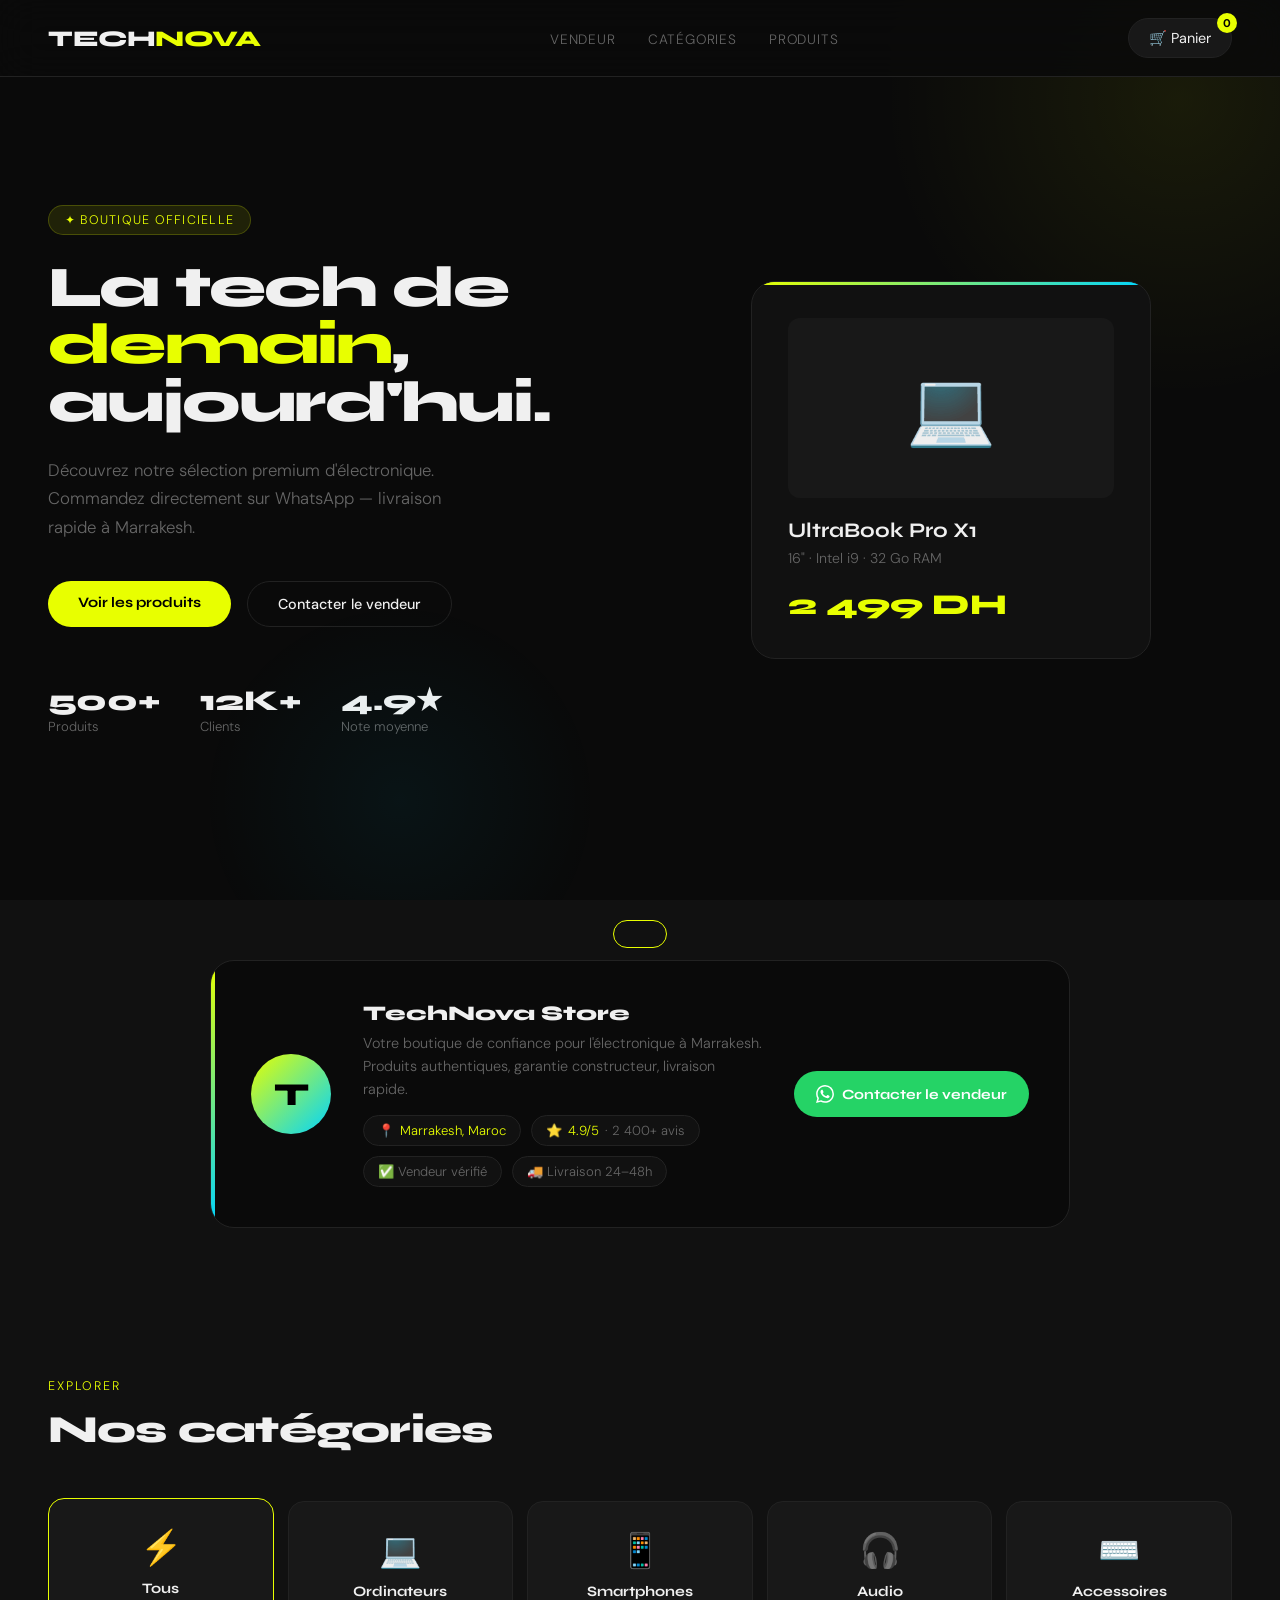
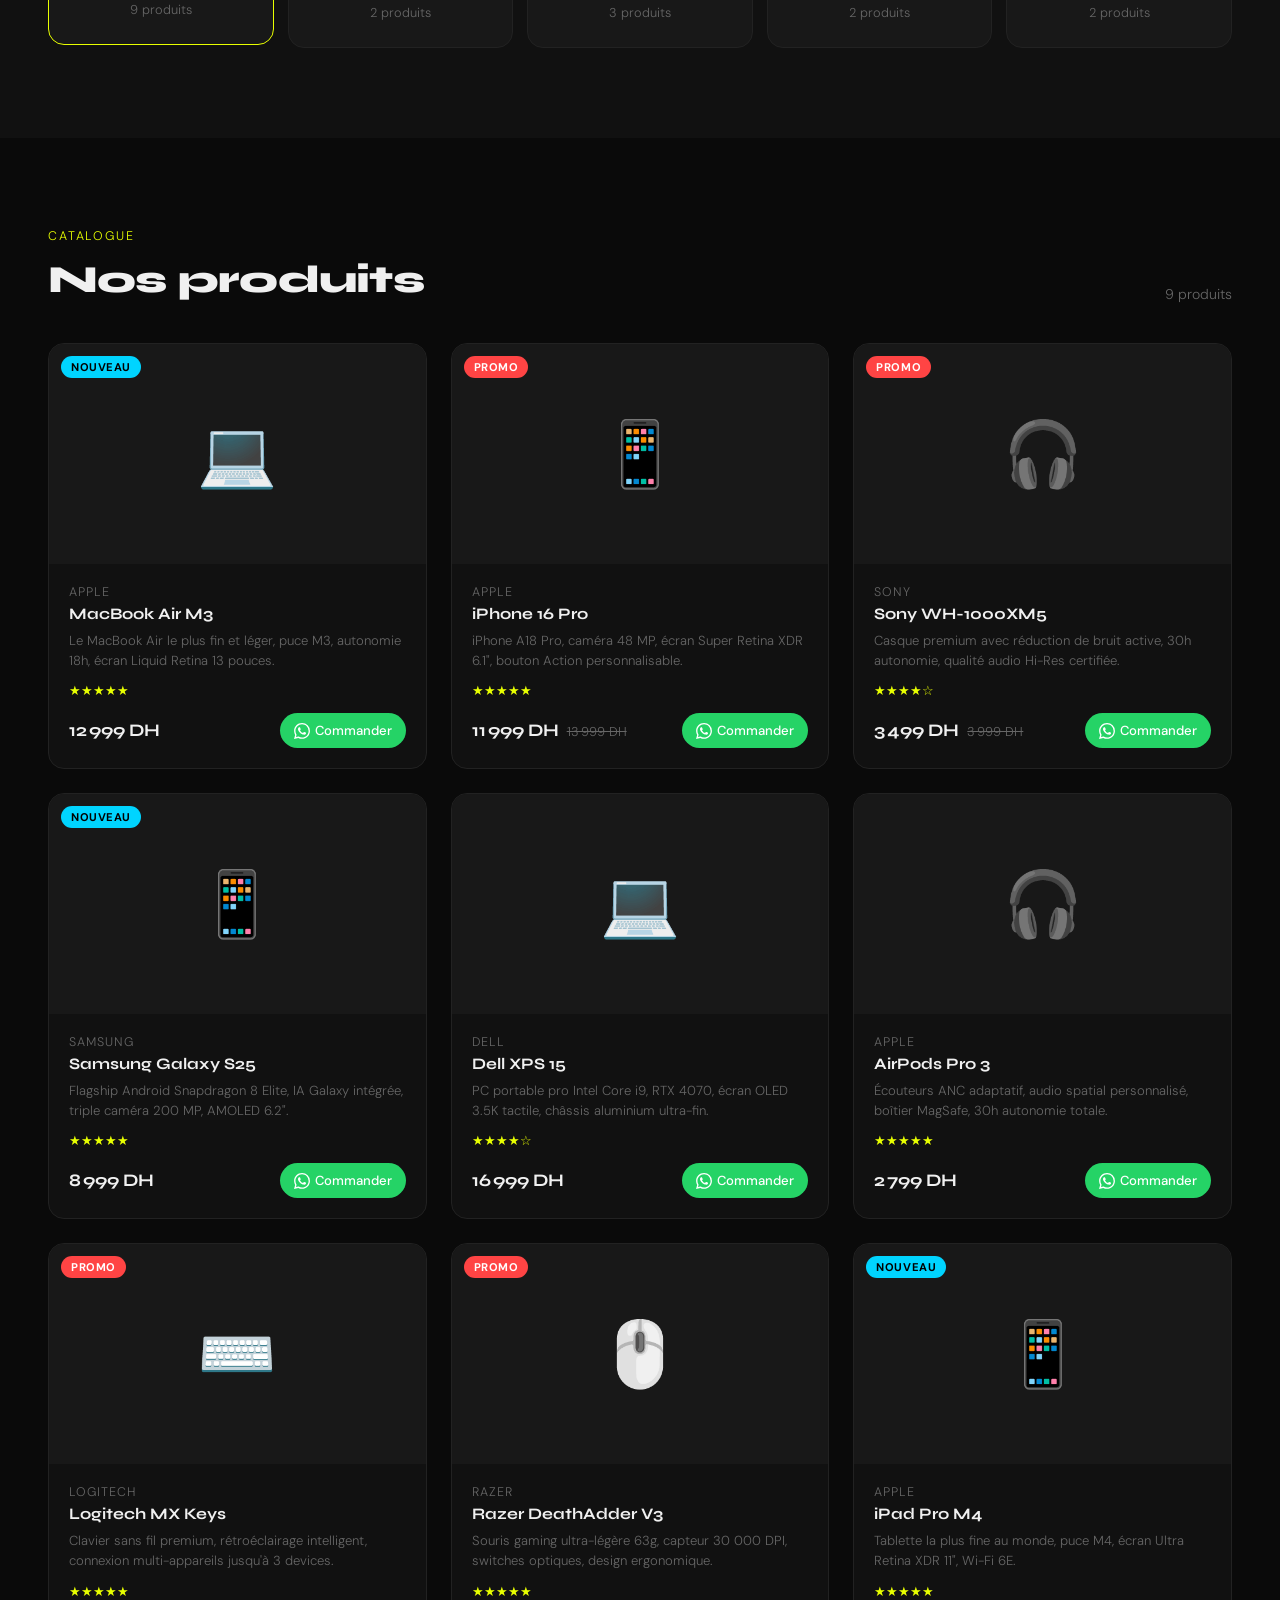
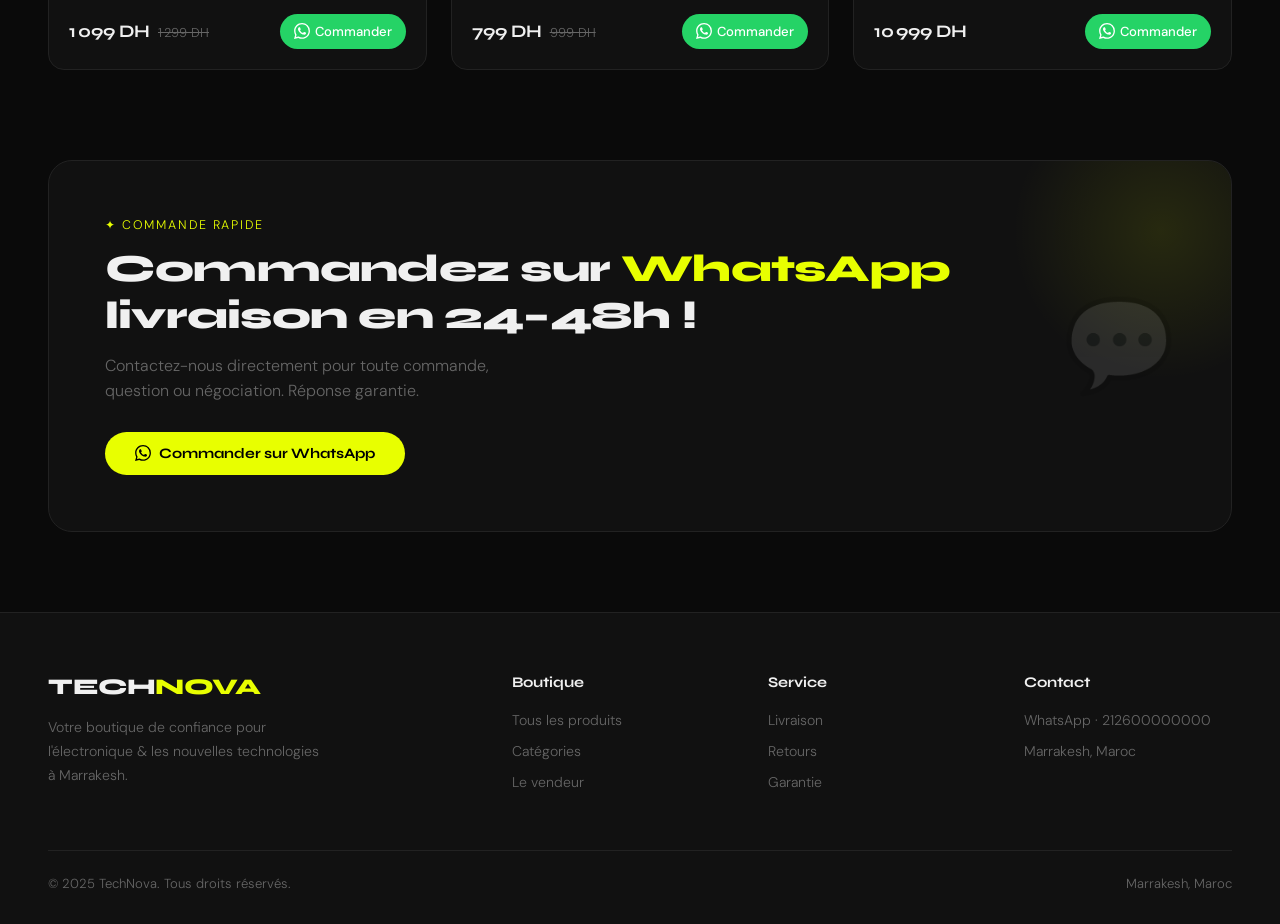
==== index.html @ 563f693d "firststep" ====
<!DOCTYPE html>
<html lang="fr">
<head>
  <meta charset="UTF-8" />
  <meta name="viewport" content="width=device-width, initial-scale=1.0"/>
  <title>TechStore — Électronique & Innovation</title>
  <link href="https://fonts.googleapis.com/css2?family=Syne:wght@400;600;700;800&family=DM+Sans:wght@300;400;500&display=swap" rel="stylesheet"/>
  <link rel="stylesheet" href="style.css">
</head>
<body>

<!-- ══ NAV ══ -->
<nav>
  <div class="logo">TECH<span>NOVA</span></div>
  <ul class="nav-links">
    <li><a href="#vendeur">Vendeur</a></li>
    <li><a href="#categories">Catégories</a></li>
    <li><a href="#products">Produits</a></li>
  </ul>
  <div class="nav-actions">
    <button class="cart-btn" onclick="openCart()">
      🛒 Panier <span class="cart-count" id="cartCount">0</span>
    </button>
  </div>
</nav>

<!-- ══ HERO ══ -->
<section class="hero">
  <div style="animation:fadeUp .8s ease both;">
    <div class="hero-tag">✦ Boutique officielle</div>
    <h1>La tech de<br/><em>demain</em>,<br/>aujourd'hui.</h1>
    <p>Découvrez notre sélection premium d'électronique. Commandez directement sur WhatsApp — livraison rapide à Marrakesh.</p>
    <div class="hero-cta">
      <a href="#products" class="btn-primary">Voir les produits</a>
      <a href="#vendeur" class="btn-ghost">Contacter le vendeur</a>
    </div>
    <div class="stats-row">
      <div><div class="stat-num">500+</div><div class="stat-label">Produits</div></div>
      <div><div class="stat-num">12K+</div><div class="stat-label">Clients</div></div>
      <div><div class="stat-num">4.9★</div><div class="stat-label">Note moyenne</div></div>
    </div>
  </div>
  <div class="hero-visual">
    <div class="product-showcase">
      <div style="position:absolute;top:0;left:0;right:0;height:3px;background:linear-gradient(90deg,var(--accent),var(--accent2));border-radius:24px 24px 0 0;"></div>
      <div class="showcase-img-placeholder">💻</div>
      <div style="font-family:'Syne',sans-serif;font-weight:700;font-size:1.3rem;margin-bottom:6px;">UltraBook Pro X1</div>
      <div style="color:var(--muted);font-size:0.88rem;margin-bottom:20px;">16" · Intel i9 · 32 Go RAM</div>
      <div style="font-family:'Syne',sans-serif;font-weight:800;font-size:1.8rem;color:var(--accent);">2 499 DH</div>
    </div>
  </div>
</section>

<!-- ══ SELLER ══ -->
<section class="seller-section" id="vendeur">
  <div class="seller-card">
    <div class="seller-avatar" id="sellerAvatar">T</div>
    <div class="seller-info">
      <h3 id="sellerName">TechNova Store</h3>
      <p id="sellerDesc">Votre boutique de confiance pour l'électronique à Marrakesh.</p>
      <div class="seller-meta">
        <div class="seller-badge">📍 <span id="sellerCity">Zagora, Maroc</span></div>
        <div class="seller-badge">⭐ <span>4.9/5</span> · 2 400+ avis</div>
        <div class="seller-badge">✅ Vendeur vérifié</div>
        <div class="seller-badge">🚚 Livraison 24–48h</div>
      </div>
    </div>
    <a id="sellerWaLink" href="#" target="_blank" class="seller-wa-btn" onclick="contactSellerWhatsApp(event)">
      <svg width="18" height="18" viewBox="0 0 24 24" fill="currentColor"><path d="M17.472 14.382c-.297-.149-1.758-.867-2.03-.967-.273-.099-.471-.148-.67.15-.197.297-.767.966-.94 1.164-.173.199-.347.223-.644.075-.297-.15-1.255-.463-2.39-1.475-.883-.788-1.48-1.761-1.653-2.059-.173-.297-.018-.458.13-.606.134-.133.298-.347.446-.52.149-.174.198-.298.298-.497.099-.198.05-.371-.025-.52-.075-.149-.669-1.612-.916-2.207-.242-.579-.487-.5-.669-.51-.173-.008-.371-.01-.57-.01-.198 0-.52.074-.792.372-.272.297-1.04 1.016-1.04 2.479 0 1.462 1.065 2.875 1.213 3.074.149.198 2.096 3.2 5.077 4.487.709.306 1.262.489 1.694.625.712.227 1.36.195 1.871.118.571-.085 1.758-.719 2.006-1.413.248-.694.248-1.289.173-1.413-.074-.124-.272-.198-.57-.347m-5.421 7.403h-.004a9.87 9.87 0 01-5.031-1.378l-.361-.214-3.741.982.998-3.648-.235-.374a9.86 9.86 0 01-1.51-5.26c.001-5.45 4.436-9.884 9.888-9.884 2.64 0 5.122 1.03 6.988 2.898a9.825 9.825 0 012.893 6.994c-.003 5.45-4.437 9.884-9.885 9.884m8.413-18.297A11.815 11.815 0 0012.05 0C5.495 0 .16 5.335.157 11.892c0 2.096.547 4.142 1.588 5.945L.057 24l6.305-1.654a11.882 11.882 0 005.683 1.448h.005c6.554 0 11.89-5.335 11.893-11.893a11.821 11.821 0 00-3.48-8.413Z"/></svg>
      Contacter le vendeur
    </a>
  </div>
</section>

<!-- ══ CATEGORIES ══ -->
<section class="main-section" id="categories" style="background:var(--surface);">
  <div class="section-label">Explorer</div>
  <h2 class="section-title">Nos catégories</h2>
  <div class="cat-grid">
    <div class="cat-card active" onclick="filterProducts('all',this)"><div class="cat-icon">⚡</div><div class="cat-name">Tous</div><div class="cat-count" id="count-all">—</div></div>
    <div class="cat-card" onclick="filterProducts('laptop',this)"><div class="cat-icon">💻</div><div class="cat-name">Ordinateurs</div><div class="cat-count" id="count-laptop">—</div></div>
    <div class="cat-card" onclick="filterProducts('phone',this)"><div class="cat-icon">📱</div><div class="cat-name">Smartphones</div><div class="cat-count" id="count-phone">—</div></div>
    <div class="cat-card" onclick="filterProducts('audio',this)"><div class="cat-icon">🎧</div><div class="cat-name">Audio</div><div class="cat-count" id="count-audio">—</div></div>
    <div class="cat-card" onclick="filterProducts('accessory',this)"><div class="cat-icon">⌨️</div><div class="cat-name">Accessoires</div><div class="cat-count" id="count-accessory">—</div></div>
  </div>
</section>

<!-- ══ PRODUCTS ══ -->
<section class="main-section" id="products">
  <div style="display:flex;justify-content:space-between;align-items:flex-end;margin-bottom:40px;">
    <div><div class="section-label">Catalogue</div><h2 class="section-title" style="margin-bottom:0;">Nos produits</h2></div>
    <span id="productCount" style="color:var(--muted);font-size:0.88rem;"></span>
  </div>
  <div class="products-grid" id="productsGrid"></div>
</section>

<!-- ══ PROMO ══ -->
<div class="promo-banner">
  <div>
    <div class="promo-tag">✦ Commande rapide</div>
    <div class="promo-title">Commandez sur <em>WhatsApp</em><br/>livraison en 24–48h !</div>
    <p class="promo-sub">Contactez-nous directement pour toute commande, question ou négociation. Réponse garantie.</p>
    <a href="#" class="btn-primary" style="display:inline-flex;align-items:center;gap:8px;" onclick="contactSellerWhatsApp(event)">
      <svg width="16" height="16" viewBox="0 0 24 24" fill="currentColor"><path d="M17.472 14.382c-.297-.149-1.758-.867-2.03-.967-.273-.099-.471-.148-.67.15-.197.297-.767.966-.94 1.164-.173.199-.347.223-.644.075-.297-.15-1.255-.463-2.39-1.475-.883-.788-1.48-1.761-1.653-2.059-.173-.297-.018-.458.13-.606.134-.133.298-.347.446-.52.149-.174.198-.298.298-.497.099-.198.05-.371-.025-.52-.075-.149-.669-1.612-.916-2.207-.242-.579-.487-.5-.669-.51-.173-.008-.371-.01-.57-.01-.198 0-.52.074-.792.372-.272.297-1.04 1.016-1.04 2.479 0 1.462 1.065 2.875 1.213 3.074.149.198 2.096 3.2 5.077 4.487.709.306 1.262.489 1.694.625.712.227 1.36.195 1.871.118.571-.085 1.758-.719 2.006-1.413.248-.694.248-1.289.173-1.413-.074-.124-.272-.198-.57-.347m-5.421 7.403h-.004a9.87 9.87 0 01-5.031-1.378l-.361-.214-3.741.982.998-3.648-.235-.374a9.86 9.86 0 01-1.51-5.26c.001-5.45 4.436-9.884 9.888-9.884 2.64 0 5.122 1.03 6.988 2.898a9.825 9.825 0 012.893 6.994c-.003 5.45-4.437 9.884-9.885 9.884m8.413-18.297A11.815 11.815 0 0012.05 0C5.495 0 .16 5.335.157 11.892c0 2.096.547 4.142 1.588 5.945L.057 24l6.305-1.654a11.882 11.882 0 005.683 1.448h.005c6.554 0 11.89-5.335 11.893-11.893a11.821 11.821 0 00-3.48-8.413Z"/></svg>
      Commander sur WhatsApp
    </a>
  </div>
  <div style="font-size:90px;opacity:0.1;user-select:none;">💬</div>
</div>

<!-- ══ FOOTER ══ -->
<footer id="footer">
  <div class="footer-grid">
    <div class="footer-brand">
      <div class="logo">TECH<span>NOVA</span></div>
      <p>Votre boutique de confiance pour l'électronique & les nouvelles technologies à Marrakesh.</p>
    </div>
    <div class="footer-col"><h4>Boutique</h4><ul><li><a href="#products">Tous les produits</a></li><li><a href="#categories">Catégories</a></li><li><a href="#vendeur">Le vendeur</a></li></ul></div>
    <div class="footer-col"><h4>Service</h4><ul><li><a href="#">Livraison</a></li><li><a href="#">Retours</a></li><li><a href="#">Garantie</a></li></ul></div>
    <div class="footer-col"><h4>Contact</h4><ul><li><a id="footerWa" href="#">WhatsApp</a></li><li><a href="#">Marrakesh, Maroc</a></li></ul></div>
  </div>
  <div class="footer-bottom">
    <p>© 2025 TechNova. Tous droits réservés.</p>
    <p>Marrakesh, Maroc</p>
  </div>
</footer>

<!-- ══ CART DRAWER ══ -->
<div class="cart-overlay" id="cartOverlay" onclick="closeCart()"></div>
<div class="cart-drawer" id="cartDrawer">
  <div class="cart-header"><h2>Mon Panier</h2><button class="close-btn" onclick="closeCart()">✕</button></div>
  <div class="cart-items" id="cartItems"></div>
  <div id="cartFooter"></div>
</div>

<!-- ══ PRODUCT MODAL ══ -->
<div class="modal-overlay" id="modalOverlay" onclick="closeModalOnOverlay(event)">
  <div class="modal" id="modal">
    <button class="modal-close" onclick="closeModal()">✕</button>
    <div id="modalContent"></div>
  </div>
</div>

<!-- ══ TOAST ══ -->
<div class="toast" id="toast"></div>

<!-- ══════════════════════════════════════ SCRIPT ══ -->
<script src="script.js"></script>
</body>
</html>
---- style.css ----
:root {
  --bg: #0a0a0a;
  --surface: #111111;
  --surface2: #181818;
  --border: #222222;
  --accent: #e8ff00;
  --accent2: #00d4ff;
  --text: #f0f0f0;
  --muted: #666666;
  --green: #25D366;
  --card-radius: 16px;
}
*, *::before, *::after { box-sizing: border-box; margin: 0; padding: 0; }
html { scroll-behavior: smooth; }
body { background: var(--bg); color: var(--text); font-family: 'DM Sans', sans-serif; font-weight: 300; overflow-x: hidden; }

/* ── NAV ── */
nav {
  position: fixed; top: 0; left: 0; right: 0; z-index: 100;
  display: flex; align-items: center; justify-content: space-between;
  padding: 18px 48px;
  background: rgba(10,10,10,0.9);
  backdrop-filter: blur(20px);
  border-bottom: 1px solid var(--border);
}
.logo { font-family: 'Syne', sans-serif; font-weight: 800; font-size: 1.4rem; letter-spacing: -0.02em; }
.logo span { color: var(--accent); }
.nav-links { display: flex; gap: 32px; list-style: none; }
.nav-links a { color: var(--muted); text-decoration: none; font-size: 0.85rem; letter-spacing: 0.06em; text-transform: uppercase; transition: color .2s; }
.nav-links a:hover { color: var(--text); }
.nav-actions { display: flex; gap: 12px; align-items: center; }
.cart-btn {
  position: relative; background: var(--surface2);
  border: 1px solid var(--border); color: var(--text);
  padding: 10px 20px; border-radius: 40px; cursor: pointer;
  font-family: 'DM Sans', sans-serif; font-size: 0.9rem;
  transition: border-color .2s;
}
.cart-btn:hover { border-color: var(--accent); }
.cart-count {
  position: absolute; top: -6px; right: -6px;
  background: var(--accent); color: #000;
  font-weight: 700; font-size: 0.7rem;
  width: 20px; height: 20px; border-radius: 50%;
  display: flex; align-items: center; justify-content: center;
}

/* ── HERO ── */
.hero {
  min-height: 100vh;
  display: grid; grid-template-columns: 1fr 1fr;
  align-items: center; padding: 120px 48px 80px; gap: 60px;
  position: relative; overflow: hidden;
}
.hero::before { content: ''; position: absolute; top: -200px; right: -200px; width: 600px; height: 600px; background: radial-gradient(circle, rgba(232,255,0,0.07) 0%, transparent 70%); pointer-events: none; }
.hero::after  { content: ''; position: absolute; bottom: -100px; left: 200px; width: 400px; height: 400px; background: radial-gradient(circle, rgba(0,212,255,0.05) 0%, transparent 70%); pointer-events: none; }
.hero-tag { display: inline-block; background: rgba(232,255,0,0.1); color: var(--accent); padding: 6px 16px; border-radius: 40px; font-size: 0.78rem; letter-spacing: 0.1em; text-transform: uppercase; margin-bottom: 24px; border: 1px solid rgba(232,255,0,0.2); }
.hero h1 { font-family: 'Syne', sans-serif; font-size: clamp(2.8rem, 4.5vw, 5rem); font-weight: 800; line-height: 1.0; letter-spacing: -0.03em; margin-bottom: 24px; }
.hero h1 em { color: var(--accent); font-style: normal; }
.hero p { color: var(--muted); font-size: 1.05rem; line-height: 1.7; max-width: 440px; margin-bottom: 40px; }
.hero-cta { display: flex; gap: 16px; flex-wrap: wrap; }
.btn-primary { background: var(--accent); color: #000; padding: 13px 30px; border-radius: 40px; font-family: 'Syne', sans-serif; font-weight: 700; font-size: 0.9rem; cursor: pointer; border: none; transition: transform .2s, box-shadow .2s; text-decoration: none; display: inline-block; }
.btn-primary:hover { transform: translateY(-2px); box-shadow: 0 8px 32px rgba(232,255,0,0.25); }
.btn-ghost { background: transparent; color: var(--text); padding: 13px 30px; border-radius: 40px; font-family: 'DM Sans', sans-serif; font-weight: 500; font-size: 0.9rem; cursor: pointer; border: 1px solid var(--border); transition: border-color .2s; text-decoration: none; display: inline-block; }
.btn-ghost:hover { border-color: var(--text); }
.stats-row { display: flex; gap: 40px; margin-top: 56px; }
.stat-num { font-family: 'Syne', sans-serif; font-size: 1.8rem; font-weight: 800; }
.stat-label { color: var(--muted); font-size: 0.82rem; }
.hero-visual { display: flex; justify-content: center; }
.product-showcase { width: 100%; max-width: 400px; background: var(--surface); border: 1px solid var(--border); border-radius: 24px; padding: 36px; position: relative; overflow: hidden; }
.product-showcase::before { content: ''; position: absolute; top: 0; left: 0; right: 0; height: 3px; background: linear-gradient(90deg, var(--accent), var(--accent2)); }
.showcase-img { width: 100%; height: 180px; object-fit: cover; border-radius: 12px; margin-bottom: 20px; }
.showcase-img-placeholder { width: 100%; height: 180px; background: var(--surface2); border-radius: 12px; display: flex; align-items: center; justify-content: center; font-size: 72px; margin-bottom: 20px; }

/* ── SELLER CARD ── */
.seller-section { padding: 60px 48px; background: var(--surface); }
.seller-card {
  max-width: 860px; margin: 0 auto;
  background: var(--bg); border: 1px solid var(--border);
  border-radius: 24px; padding: 40px;
  display: grid; grid-template-columns: auto 1fr auto;
  align-items: center; gap: 32px;
  position: relative; overflow: hidden;
}
.seller-card::before { content: ''; position: absolute; left: 0; top: 0; bottom: 0; width: 4px; background: linear-gradient(180deg, var(--accent), var(--accent2)); }
.seller-avatar {
  width: 80px; height: 80px; border-radius: 50%;
  background: linear-gradient(135deg, var(--accent), var(--accent2));
  display: flex; align-items: center; justify-content: center;
  font-size: 2rem; font-weight: 800; font-family: 'Syne', sans-serif;
  color: #000; flex-shrink: 0; overflow: hidden;
}
.seller-avatar img { width: 100%; height: 100%; object-fit: cover; }
.seller-info h3 { font-family: 'Syne', sans-serif; font-weight: 800; font-size: 1.3rem; margin-bottom: 6px; }
.seller-info p { color: var(--muted); font-size: 0.9rem; line-height: 1.6; }
.seller-meta { display: flex; flex-wrap: wrap; gap: 10px; margin-top: 14px; }
.seller-badge { display: flex; align-items: center; gap: 6px; background: var(--surface); border: 1px solid var(--border); padding: 6px 14px; border-radius: 30px; font-size: 0.82rem; color: var(--muted); }
.seller-badge span { color: var(--accent); }
.seller-wa-btn {
  background: var(--green); color: #fff;
  padding: 14px 22px; border-radius: 40px; border: none;
  font-family: 'Syne', sans-serif; font-weight: 700; font-size: 0.88rem;
  cursor: pointer; display: flex; align-items: center; gap: 8px;
  white-space: nowrap; transition: transform .2s, box-shadow .2s;
  text-decoration: none;
}
.seller-wa-btn:hover { transform: translateY(-2px); box-shadow: 0 8px 24px rgba(37,211,102,0.3); }

/* ── SECTIONS ── */
section.main-section { padding: 90px 48px; }
.section-label { color: var(--accent); font-size: 0.78rem; letter-spacing: 0.15em; text-transform: uppercase; margin-bottom: 12px; }
.section-title { font-family: 'Syne', sans-serif; font-size: clamp(1.8rem, 3vw, 2.8rem); font-weight: 800; letter-spacing: -0.02em; margin-bottom: 48px; }

/* ── CATEGORIES ── */
.cat-grid { display: grid; grid-template-columns: repeat(5, 1fr); gap: 14px; }
.cat-card { background: var(--surface2); border: 1px solid var(--border); border-radius: var(--card-radius); padding: 26px 18px; cursor: pointer; transition: border-color .2s, transform .2s; text-align: center; }
.cat-card:hover, .cat-card.active { border-color: var(--accent); transform: translateY(-3px); }
.cat-icon { font-size: 34px; margin-bottom: 10px; }
.cat-name { font-family: 'Syne', sans-serif; font-weight: 700; font-size: 0.9rem; margin-bottom: 4px; }
.cat-count { color: var(--muted); font-size: 0.8rem; }

/* ── PRODUCTS GRID ── */
.products-grid { display: grid; grid-template-columns: repeat(3, 1fr); gap: 24px; }

/* ── PRODUCT CARD ── */
.product-card { background: var(--surface); border: 1px solid var(--border); border-radius: var(--card-radius); overflow: hidden; transition: transform .25s, box-shadow .25s; cursor: pointer; }
.product-card:hover { transform: translateY(-6px); box-shadow: 0 24px 60px rgba(0,0,0,0.5); border-color: #333; }
.product-img-wrap { position: relative; height: 220px; background: var(--surface2); overflow: hidden; }
.product-img-wrap img { width: 100%; height: 100%; object-fit: cover; transition: transform .4s; }
.product-card:hover .product-img-wrap img { transform: scale(1.05); }
.product-img-placeholder { width: 100%; height: 100%; display: flex; align-items: center; justify-content: center; font-size: 64px; }
.badge { position: absolute; top: 12px; left: 12px; font-size: 0.7rem; font-weight: 700; letter-spacing: 0.05em; padding: 4px 10px; border-radius: 20px; text-transform: uppercase; }
.badge.new  { background: var(--accent2); color: #000; }
.badge.sale { background: #ff4444; color: #fff; }
.quick-view-btn { position: absolute; bottom: 12px; right: 12px; background: rgba(10,10,10,0.85); border: 1px solid var(--border); color: var(--text); padding: 7px 14px; border-radius: 30px; font-size: 0.78rem; cursor: pointer; opacity: 0; transition: opacity .2s; }
.product-card:hover .quick-view-btn { opacity: 1; }
.product-body { padding: 20px; }
.product-brand { color: var(--muted); font-size: 0.78rem; text-transform: uppercase; letter-spacing: 0.08em; margin-bottom: 4px; }
.product-name { font-family: 'Syne', sans-serif; font-weight: 700; font-size: 1rem; margin-bottom: 6px; line-height: 1.3; }
.product-desc { color: var(--muted); font-size: 0.82rem; margin-bottom: 12px; line-height: 1.5; display: -webkit-box; -webkit-line-clamp: 2; -webkit-box-orient: vertical; overflow: hidden; }
.product-rating { color: var(--accent); font-size: 0.82rem; margin-bottom: 14px; }
.product-footer { display: flex; align-items: center; justify-content: space-between; gap: 8px; }
.price-wrap { display: flex; align-items: baseline; gap: 8px; flex-wrap: wrap; }
.product-price { font-family: 'Syne', sans-serif; font-weight: 700; font-size: 1.1rem; }
.product-old { color: var(--muted); text-decoration: line-through; font-size: 0.8rem; }
.wa-order-btn { background: var(--green); color: #fff; border: none; padding: 9px 14px; border-radius: 30px; cursor: pointer; font-size: 0.82rem; font-family: 'DM Sans', sans-serif; font-weight: 500; display: flex; align-items: center; gap: 5px; transition: transform .15s, box-shadow .15s; white-space: nowrap; flex-shrink: 0; }
.wa-order-btn:hover { transform: translateY(-1px); box-shadow: 0 4px 16px rgba(37,211,102,0.35); }

/* ── PRODUCT MODAL ── */
.modal-overlay { position: fixed; inset: 0; background: rgba(0,0,0,0.82); z-index: 300; opacity: 0; pointer-events: none; transition: opacity .3s; display: flex; align-items: center; justify-content: center; padding: 24px; }
.modal-overlay.open { opacity: 1; pointer-events: all; }
.modal { background: var(--surface); border: 1px solid var(--border); border-radius: 24px; max-width: 780px; width: 100%; max-height: 90vh; overflow-y: auto; transform: scale(0.92) translateY(20px); transition: transform .3s cubic-bezier(.4,0,.2,1); position: relative; }
.modal-overlay.open .modal { transform: scale(1) translateY(0); }
.modal-img { width: 100%; height: 320px; object-fit: cover; border-radius: 24px 24px 0 0; display: block; }
.modal-img-placeholder { width: 100%; height: 320px; background: var(--surface2); border-radius: 24px 24px 0 0; display: flex; align-items: center; justify-content: center; font-size: 96px; }
.modal-body { padding: 32px; }
.modal-brand { color: var(--muted); font-size: 0.82rem; text-transform: uppercase; letter-spacing: 0.1em; margin-bottom: 8px; }
.modal-name { font-family: 'Syne', sans-serif; font-size: 1.8rem; font-weight: 800; letter-spacing: -0.02em; margin-bottom: 12px; }
.modal-desc { color: var(--muted); line-height: 1.7; margin-bottom: 24px; font-size: 0.95rem; }
.modal-price-row { display: flex; align-items: center; gap: 16px; margin-bottom: 28px; flex-wrap: wrap; }
.modal-price { font-family: 'Syne', sans-serif; font-size: 2rem; font-weight: 800; color: var(--accent); }
.modal-old { color: var(--muted); text-decoration: line-through; font-size: 1.1rem; }
.modal-actions { display: flex; gap: 12px; flex-wrap: wrap; }
.modal-wa-btn { background: var(--green); color: #fff; border: none; padding: 14px 26px; border-radius: 40px; cursor: pointer; font-family: 'Syne', sans-serif; font-weight: 700; font-size: 0.92rem; display: flex; align-items: center; gap: 8px; transition: transform .2s, box-shadow .2s; }
.modal-wa-btn:hover { transform: translateY(-2px); box-shadow: 0 8px 24px rgba(37,211,102,0.35); }
.modal-close { position: absolute; top: 16px; right: 16px; background: rgba(10,10,10,0.75); border: 1px solid var(--border); color: var(--text); width: 38px; height: 38px; border-radius: 50%; cursor: pointer; font-size: 1rem; display: flex; align-items: center; justify-content: center; z-index: 1; }
.modal-specs { margin-top: 24px; padding-top: 24px; border-top: 1px solid var(--border); }
.modal-specs h4 { font-family: 'Syne', sans-serif; font-weight: 700; margin-bottom: 14px; }
.specs-grid { display: grid; grid-template-columns: 1fr 1fr; gap: 10px; }
.spec-item { background: var(--surface2); border-radius: 10px; padding: 12px 16px; }
.spec-key { color: var(--muted); font-size: 0.76rem; text-transform: uppercase; letter-spacing: 0.06em; margin-bottom: 3px; }
.spec-val { font-size: 0.9rem; font-weight: 500; }

/* ── PROMO BANNER ── */
.promo-banner { margin: 0 48px 80px; background: var(--surface); border: 1px solid var(--border); border-radius: 24px; padding: 56px; display: grid; grid-template-columns: 1fr auto; align-items: center; gap: 40px; position: relative; overflow: hidden; }
.promo-banner::before { content: ''; position: absolute; right: -80px; top: -80px; width: 300px; height: 300px; background: radial-gradient(circle, rgba(232,255,0,0.1), transparent 70%); pointer-events: none; }
.promo-tag { color: var(--accent); font-size: 0.78rem; letter-spacing: 0.15em; text-transform: uppercase; margin-bottom: 12px; }
.promo-title { font-family: 'Syne', sans-serif; font-size: clamp(1.8rem, 3vw, 2.4rem); font-weight: 800; letter-spacing: -0.02em; margin-bottom: 14px; }
.promo-title em { color: var(--accent); font-style: normal; }
.promo-sub { color: var(--muted); max-width: 400px; line-height: 1.6; margin-bottom: 28px; }

/* ── CART DRAWER ── */
.cart-overlay { position: fixed; inset: 0; background: rgba(0,0,0,0.7); z-index: 200; opacity: 0; pointer-events: none; transition: opacity .3s; }
.cart-overlay.open { opacity: 1; pointer-events: all; }
.cart-drawer { position: fixed; top: 0; right: 0; bottom: 0; width: 400px; background: var(--surface); border-left: 1px solid var(--border); z-index: 201; padding: 32px; display: flex; flex-direction: column; transform: translateX(100%); transition: transform .3s cubic-bezier(.4,0,.2,1); }
.cart-drawer.open { transform: translateX(0); }
.cart-header { display: flex; justify-content: space-between; align-items: center; margin-bottom: 28px; }
.cart-header h2 { font-family: 'Syne', sans-serif; font-size: 1.3rem; font-weight: 800; }
.close-btn { background: var(--surface2); border: 1px solid var(--border); color: var(--text); width: 36px; height: 36px; border-radius: 50%; cursor: pointer; font-size: 1rem; }
.cart-items { flex: 1; overflow-y: auto; }
.cart-item { display: flex; gap: 14px; padding: 14px 0; border-bottom: 1px solid var(--border); align-items: center; }
.cart-item-img { width: 56px; height: 56px; border-radius: 10px; background: var(--surface2); overflow: hidden; flex-shrink: 0; display: flex; align-items: center; justify-content: center; font-size: 28px; }
.cart-item-img img { width: 100%; height: 100%; object-fit: cover; }
.cart-item-info { flex: 1; min-width: 0; }
.cart-item-name { font-family: 'Syne', sans-serif; font-weight: 600; font-size: 0.88rem; margin-bottom: 3px; white-space: nowrap; overflow: hidden; text-overflow: ellipsis; }
.cart-item-price { color: var(--accent); font-weight: 600; font-size: 0.88rem; }
.cart-item-qty { display: flex; align-items: center; gap: 8px; margin-top: 6px; }
.qty-btn { background: var(--surface); border: 1px solid var(--border); color: var(--text); width: 24px; height: 24px; border-radius: 6px; cursor: pointer; font-size: 0.8rem; }
.qty-num { font-size: 0.82rem; min-width: 18px; text-align: center; }
.remove-btn { background: none; border: none; color: var(--muted); cursor: pointer; font-size: 1rem; transition: color .2s; flex-shrink: 0; }
.remove-btn:hover { color: #ff4444; }
.cart-footer { margin-top: 20px; }
.cart-total { display: flex; justify-content: space-between; padding: 16px 0; border-top: 1px solid var(--border); margin-bottom: 12px; }
.cart-total span:last-child { font-family: 'Syne', sans-serif; font-weight: 800; font-size: 1.2rem; color: var(--accent); }
.cart-wa-btn { width: 100%; background: var(--green); color: #fff; border: none; padding: 14px; border-radius: 40px; font-family: 'Syne', sans-serif; font-weight: 700; font-size: 0.95rem; cursor: pointer; display: flex; align-items: center; justify-content: center; gap: 8px; transition: transform .2s, box-shadow .2s; }
.cart-wa-btn:hover { transform: translateY(-2px); box-shadow: 0 6px 20px rgba(37,211,102,0.3); }
.empty-cart { text-align: center; padding: 60px 0; color: var(--muted); }
.empty-cart .empty-icon { font-size: 48px; margin-bottom: 16px; }

/* ── FOOTER ── */
footer { background: var(--surface); border-top: 1px solid var(--border); padding: 60px 48px 32px; }
.footer-grid { display: grid; grid-template-columns: 2fr 1fr 1fr 1fr; gap: 48px; margin-bottom: 48px; }
.footer-brand p { color: var(--muted); font-size: 0.88rem; line-height: 1.7; margin-top: 16px; max-width: 280px; }
.footer-col h4 { font-family: 'Syne', sans-serif; font-weight: 700; font-size: 0.92rem; margin-bottom: 18px; }
.footer-col ul { list-style: none; }
.footer-col li { margin-bottom: 10px; }
.footer-col a { color: var(--muted); text-decoration: none; font-size: 0.88rem; transition: color .2s; }
.footer-col a:hover { color: var(--text); }
.footer-bottom { border-top: 1px solid var(--border); padding-top: 24px; display: flex; justify-content: space-between; align-items: center; }
.footer-bottom p { color: var(--muted); font-size: 0.82rem; }

/* ── TOAST ── */
.toast { position: fixed; bottom: 32px; left: 50%; transform: translateX(-50%) translateY(80px); background: var(--surface); border: 1px solid var(--accent); color: var(--text); padding: 13px 26px; border-radius: 40px; font-size: 0.88rem; z-index: 400; transition: transform .3s cubic-bezier(.4,0,.2,1); white-space: nowrap; }
.toast.show { transform: translateX(-50%) translateY(0); }

@keyframes fadeUp { from { opacity: 0; transform: translateY(30px); } to { opacity: 1; transform: translateY(0); } }

/* ── MOBILE ── */
@media (max-width: 900px) {
  nav { padding: 16px 20px; }
  .nav-links { display: none; }
  .hero { grid-template-columns: 1fr; padding: 100px 20px 60px; }
  .hero-visual { display: none; }
  section.main-section { padding: 60px 20px; }
  .seller-section { padding: 40px 20px; }
  .seller-card { grid-template-columns: 1fr; text-align: center; padding: 28px 20px; }
  .seller-card::before { display: none; }
  .seller-avatar { margin: 0 auto; }
  .cat-grid { grid-template-columns: repeat(3, 1fr); }
  .products-grid { grid-template-columns: repeat(2, 1fr); gap: 14px; }
  .promo-banner { margin: 0 20px 60px; padding: 36px 28px; grid-template-columns: 1fr; }
  footer { padding: 48px 20px 24px; }
  .footer-grid { grid-template-columns: 1fr 1fr; gap: 28px; }
  .cart-drawer { width: 100%; }
  .specs-grid { grid-template-columns: 1fr; }
}
@media (max-width: 560px) {
  .cat-grid { grid-template-columns: repeat(2, 1fr); }
  .products-grid { grid-template-columns: 1fr; }
}
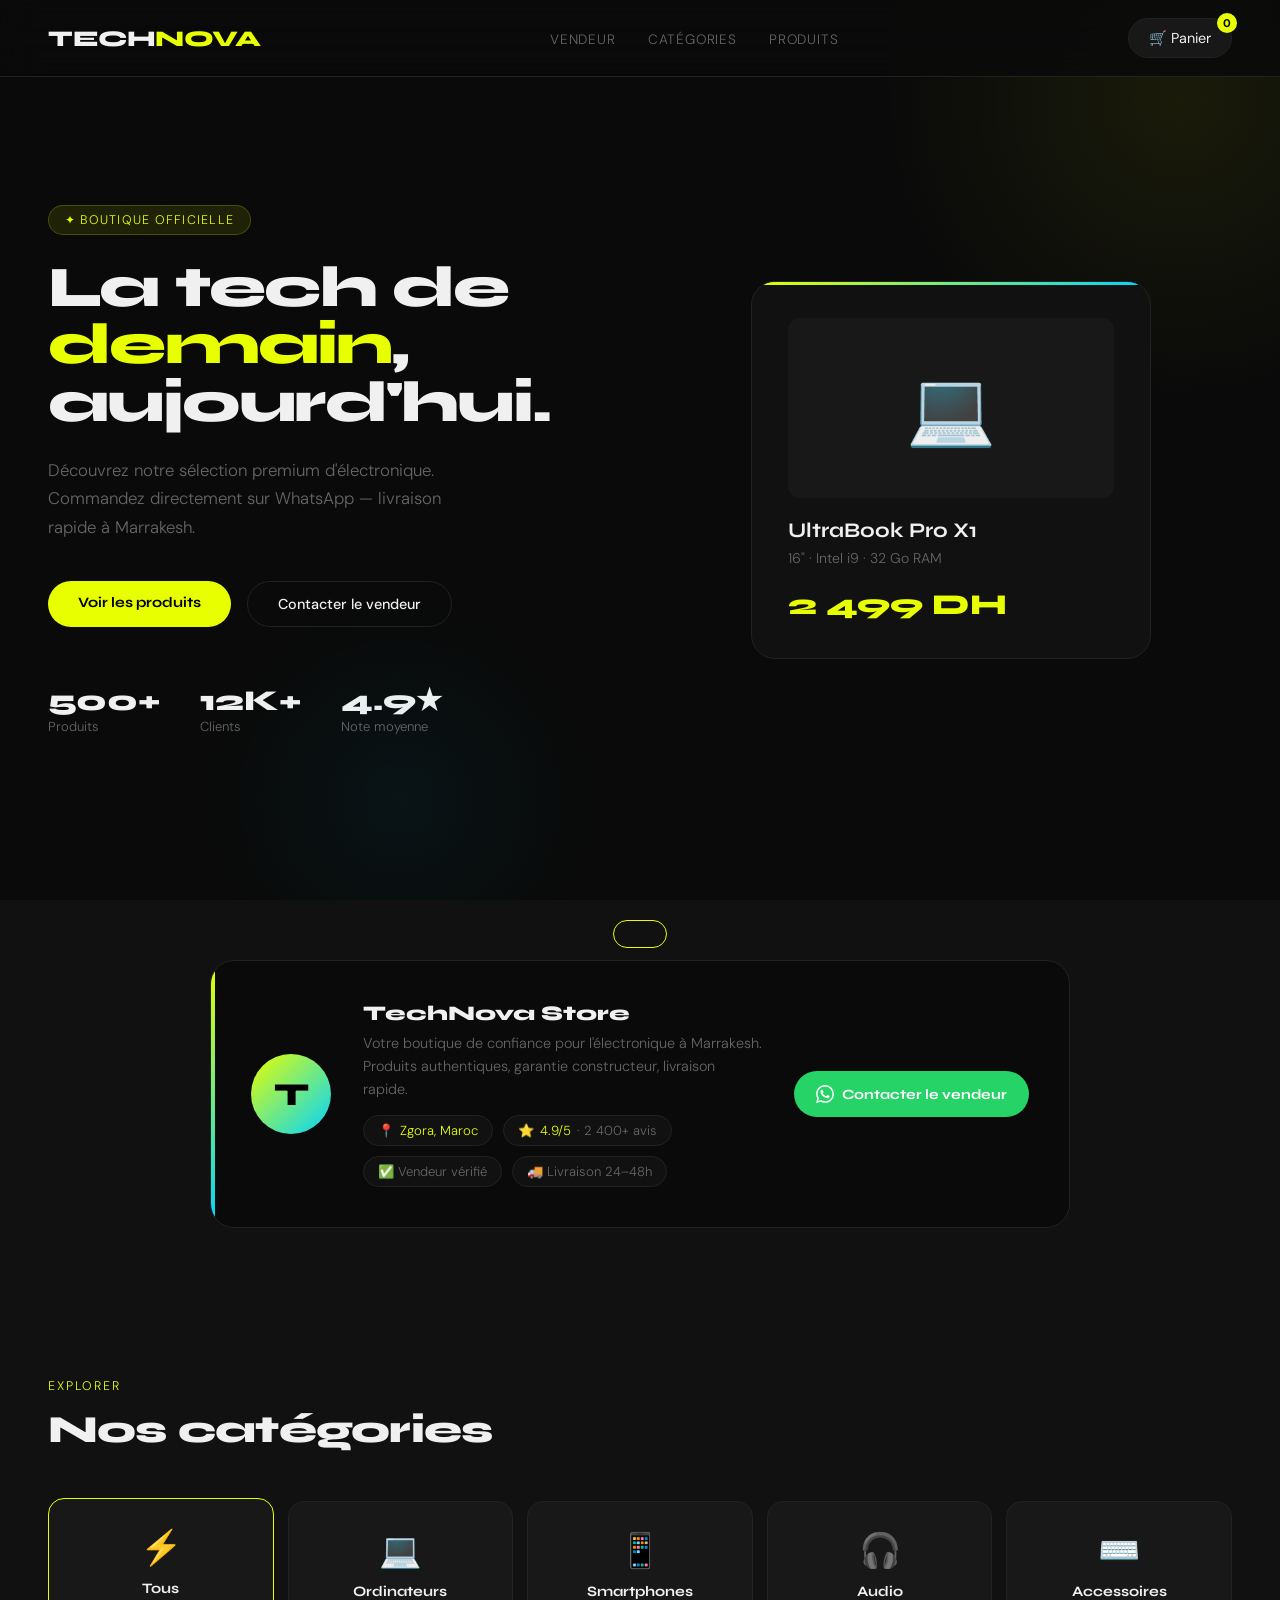
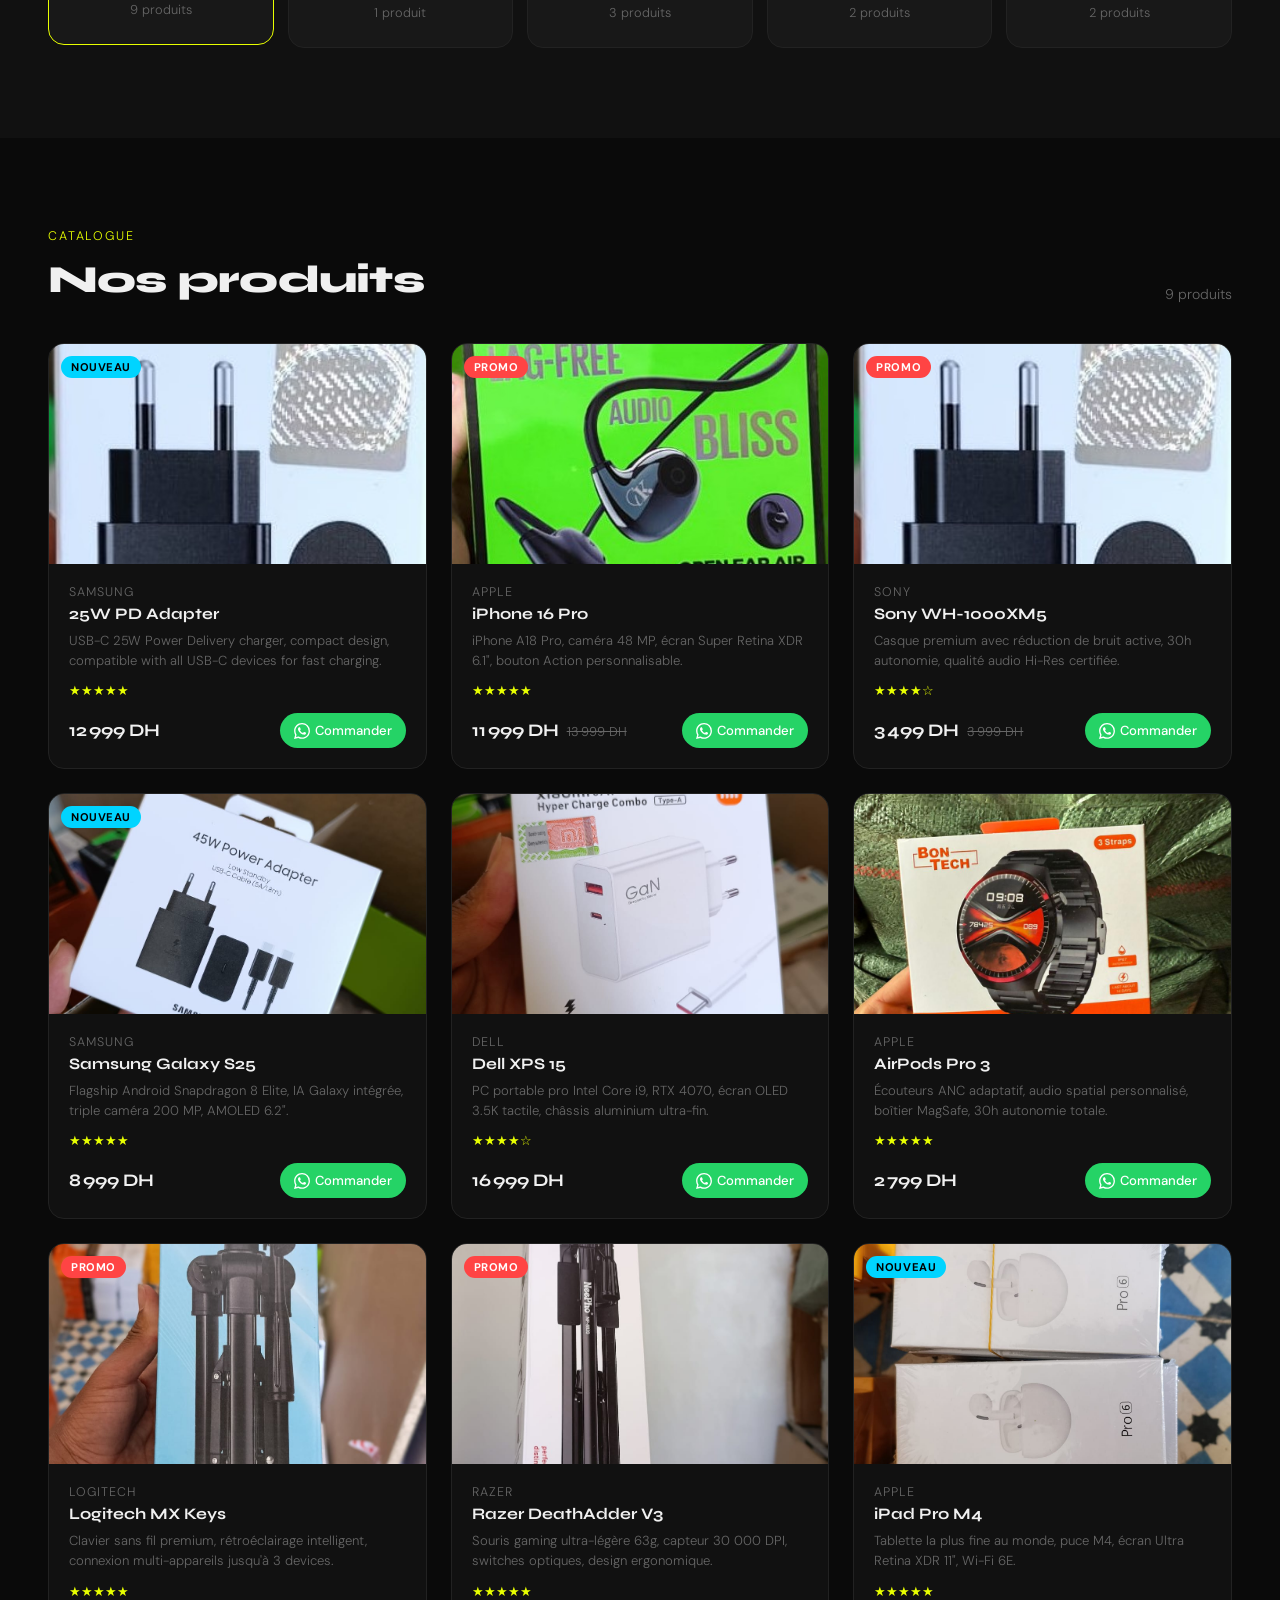
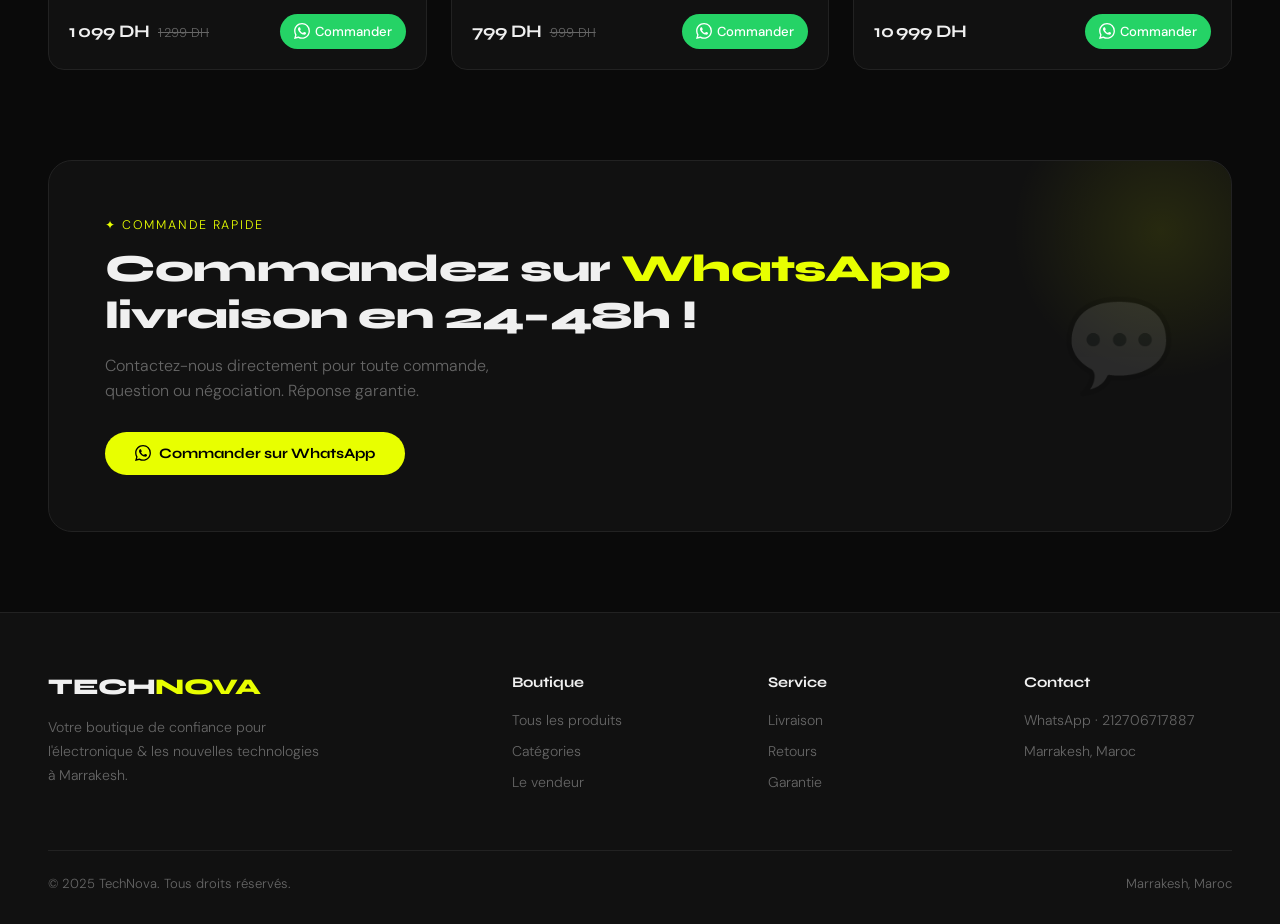
==== commit 1e5dca14: "produit" ====
--- a/index.html
+++ b/index.html
@@ -57,7 +57,7 @@
     <div class="seller-avatar" id="sellerAvatar">T</div>
     <div class="seller-info">
       <h3 id="sellerName">TechNova Store</h3>
-      <p id="sellerDesc">Votre boutique de confiance pour l'électronique à Marrakesh.</p>
+      <p id="sellerDesc">Votre boutique de confiance pour l'électronique à Zagora.</p>
       <div class="seller-meta">
         <div class="seller-badge">📍 <span id="sellerCity">Zagora, Maroc</span></div>
         <div class="seller-badge">⭐ <span>4.9/5</span> · 2 400+ avis</div>
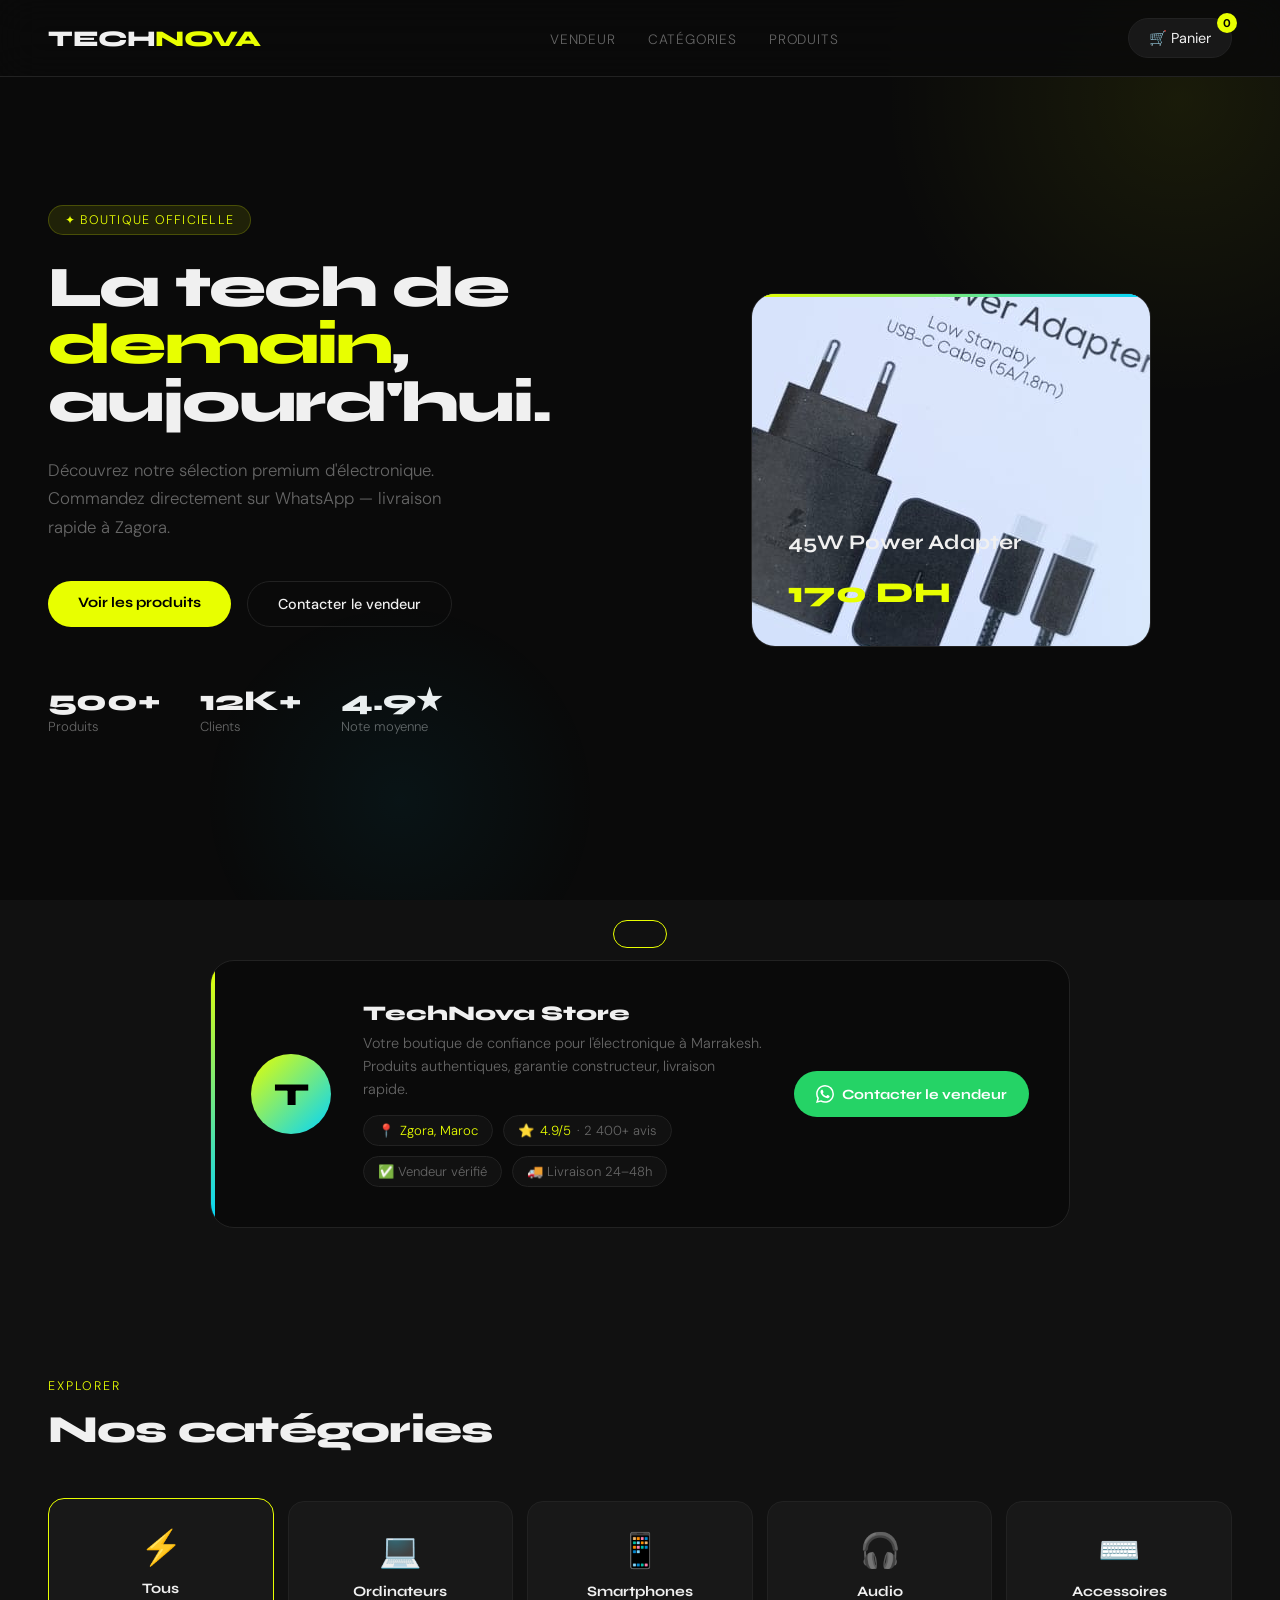
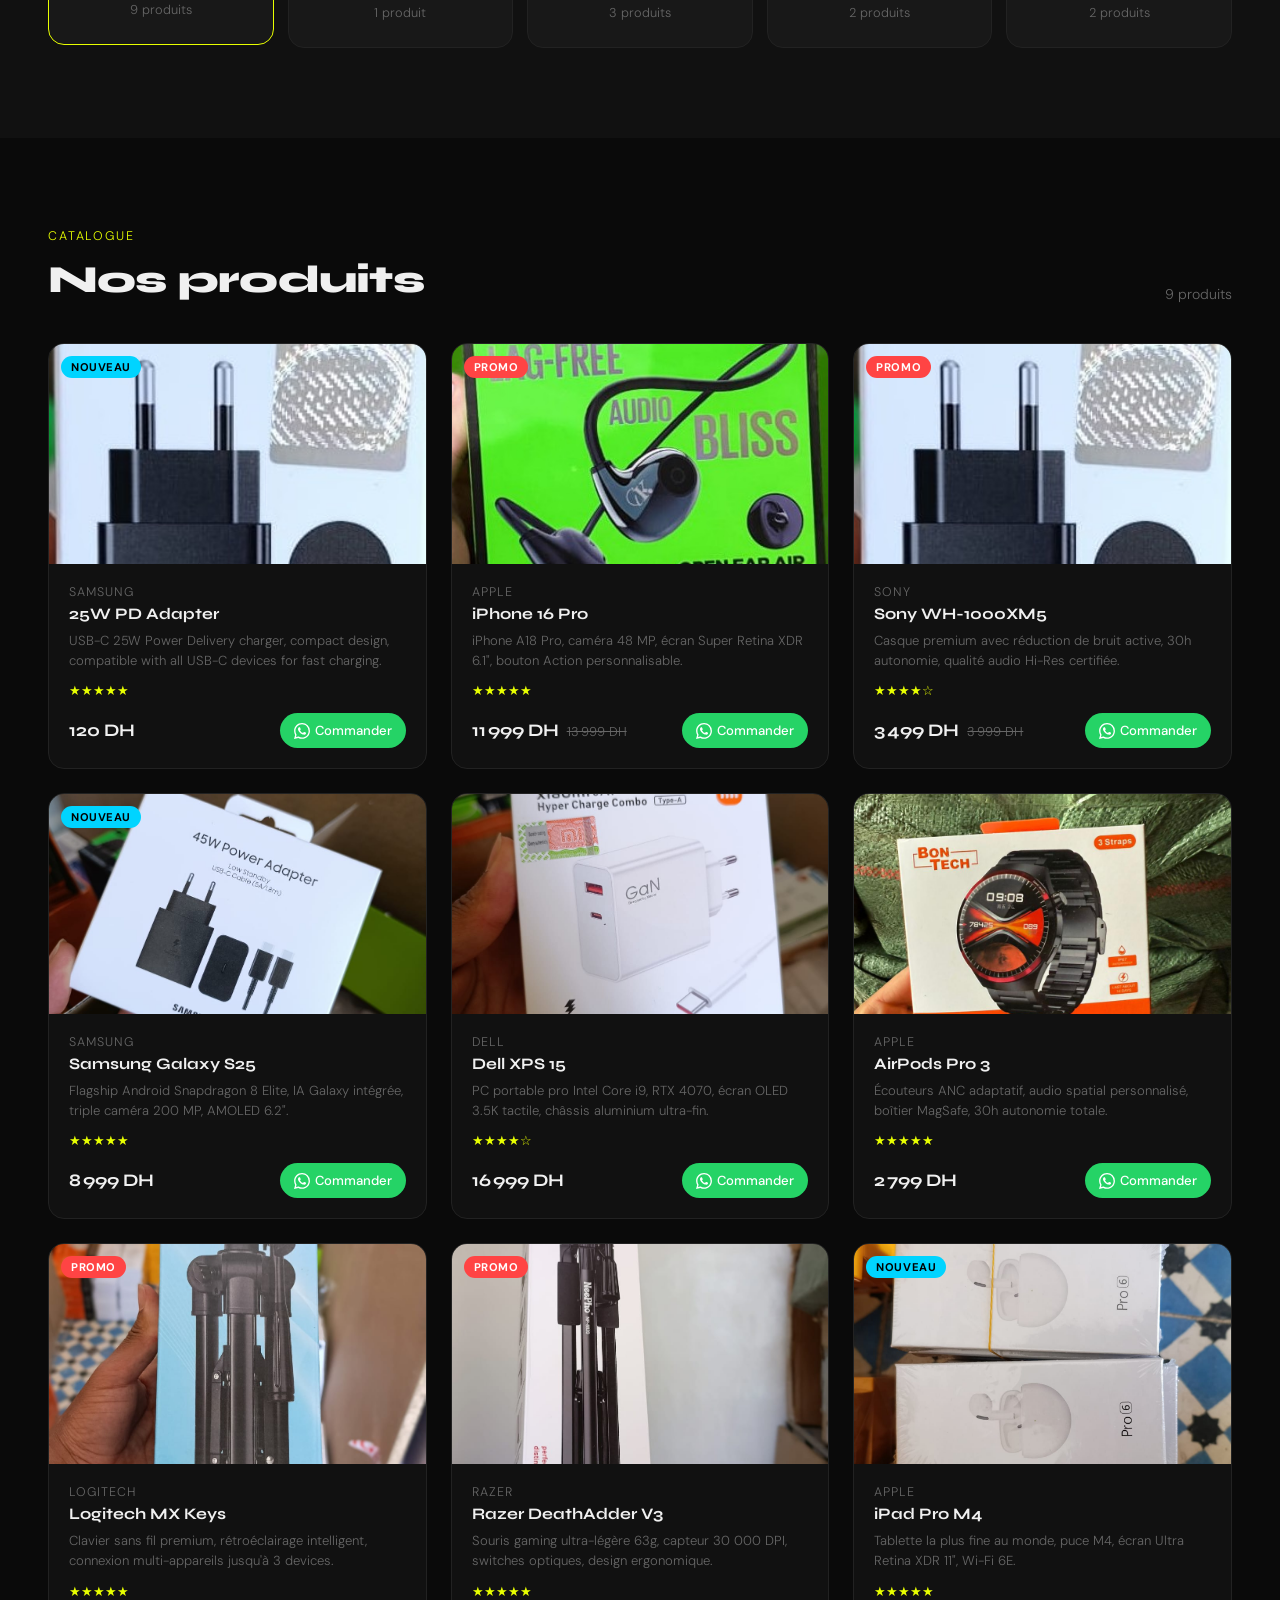
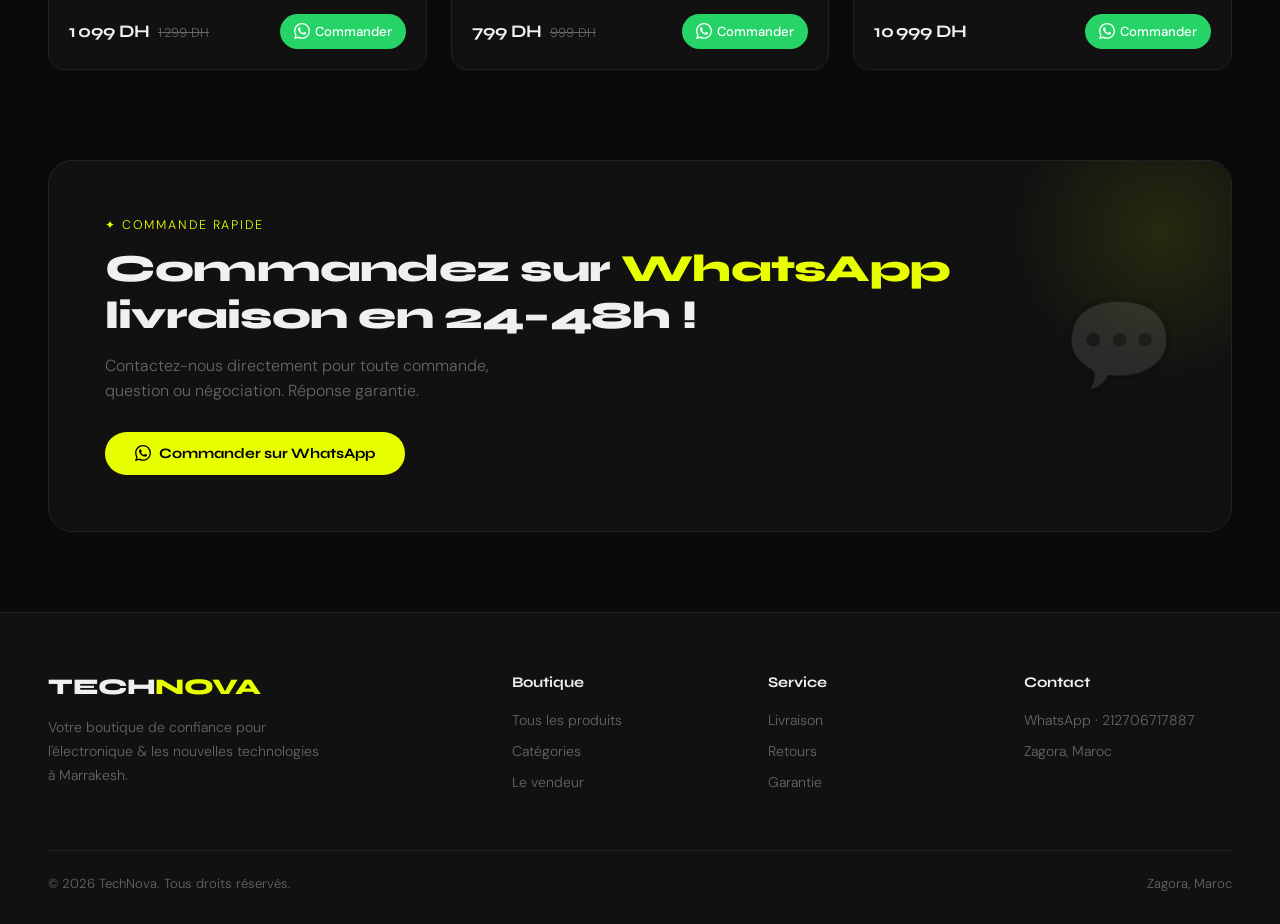
==== commit 150f1b1b: "P1" ====
--- a/index.html
+++ b/index.html
@@ -29,7 +29,7 @@
   <div style="animation:fadeUp .8s ease both;">
     <div class="hero-tag">✦ Boutique officielle</div>
     <h1>La tech de<br/><em>demain</em>,<br/>aujourd'hui.</h1>
-    <p>Découvrez notre sélection premium d'électronique. Commandez directement sur WhatsApp — livraison rapide à Marrakesh.</p>
+    <p>Découvrez notre sélection premium d'électronique. Commandez directement sur WhatsApp — livraison rapide à Zagora.</p>
     <div class="hero-cta">
       <a href="#products" class="btn-primary">Voir les produits</a>
       <a href="#vendeur" class="btn-ghost">Contacter le vendeur</a>
@@ -43,10 +43,10 @@
   <div class="hero-visual">
     <div class="product-showcase">
       <div style="position:absolute;top:0;left:0;right:0;height:3px;background:linear-gradient(90deg,var(--accent),var(--accent2));border-radius:24px 24px 0 0;"></div>
-      <div class="showcase-img-placeholder">💻</div>
-      <div style="font-family:'Syne',sans-serif;font-weight:700;font-size:1.3rem;margin-bottom:6px;">UltraBook Pro X1</div>
-      <div style="color:var(--muted);font-size:0.88rem;margin-bottom:20px;">16" · Intel i9 · 32 Go RAM</div>
-      <div style="font-family:'Syne',sans-serif;font-weight:800;font-size:1.8rem;color:var(--accent);">2 499 DH</div>
+      <div class="showcase-img-placeholder"><img src="img/4.jpeg" alt="45W Power Adapter"></div>
+      <div style="font-family:'Syne',sans-serif;font-weight:700;font-size:1.3rem;margin-bottom:6px;">45W Power Adapter </div>
+      <div style="color:var(--muted);font-size:0.88rem;margin-bottom:20px;"></div>
+      <div style="font-family:'Syne',sans-serif;font-weight:800;font-size:1.8rem;color:var(--accent);">170 DH</div>
     </div>
   </div>
 </section>
@@ -117,11 +117,11 @@
     </div>
     <div class="footer-col"><h4>Boutique</h4><ul><li><a href="#products">Tous les produits</a></li><li><a href="#categories">Catégories</a></li><li><a href="#vendeur">Le vendeur</a></li></ul></div>
     <div class="footer-col"><h4>Service</h4><ul><li><a href="#">Livraison</a></li><li><a href="#">Retours</a></li><li><a href="#">Garantie</a></li></ul></div>
-    <div class="footer-col"><h4>Contact</h4><ul><li><a id="footerWa" href="#">WhatsApp</a></li><li><a href="#">Marrakesh, Maroc</a></li></ul></div>
+    <div class="footer-col"><h4>Contact</h4><ul><li><a id="footerWa" href="#">WhatsApp</a></li><li><a href="#">Zagora, Maroc</a></li></ul></div>
   </div>
   <div class="footer-bottom">
-    <p>© 2025 TechNova. Tous droits réservés.</p>
-    <p>Marrakesh, Maroc</p>
+    <p>© 2026 TechNova. Tous droits réservés.</p>
+    <p>Zagora, Maroc</p>
   </div>
 </footer>
 
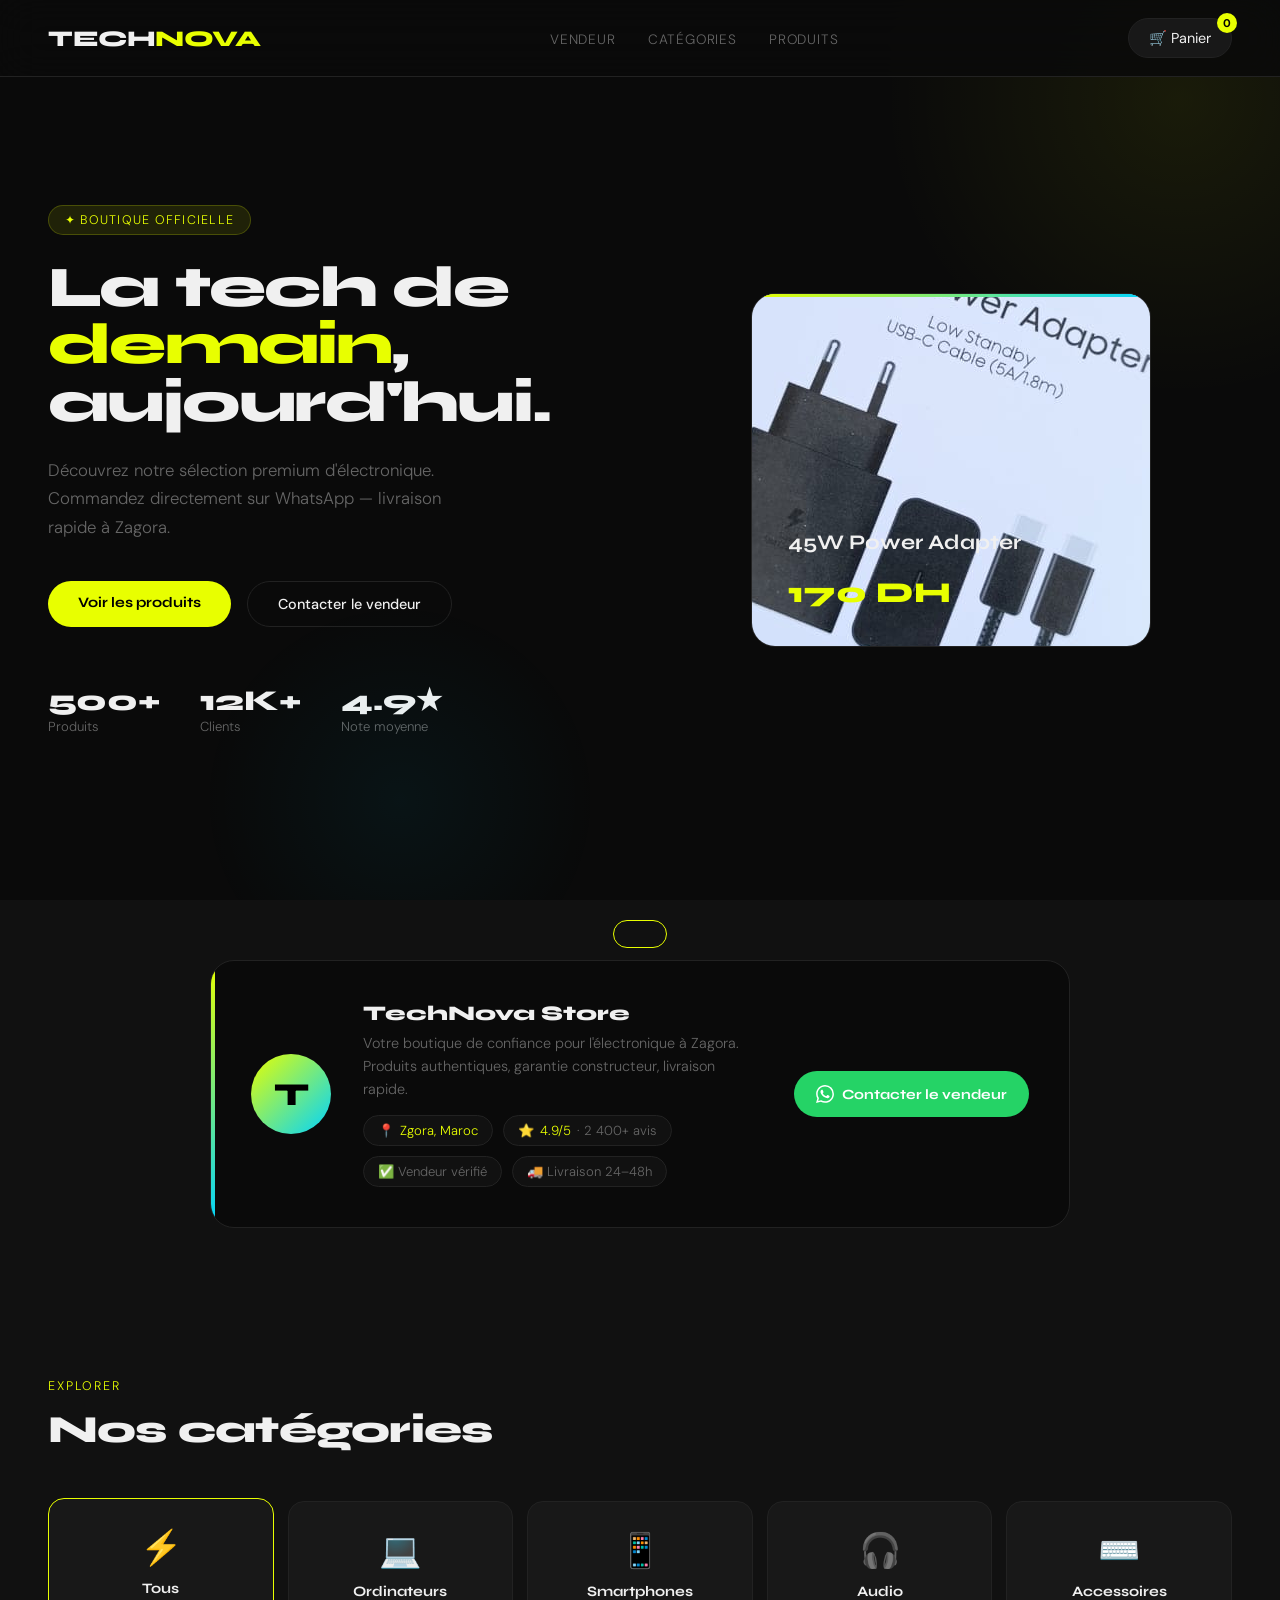
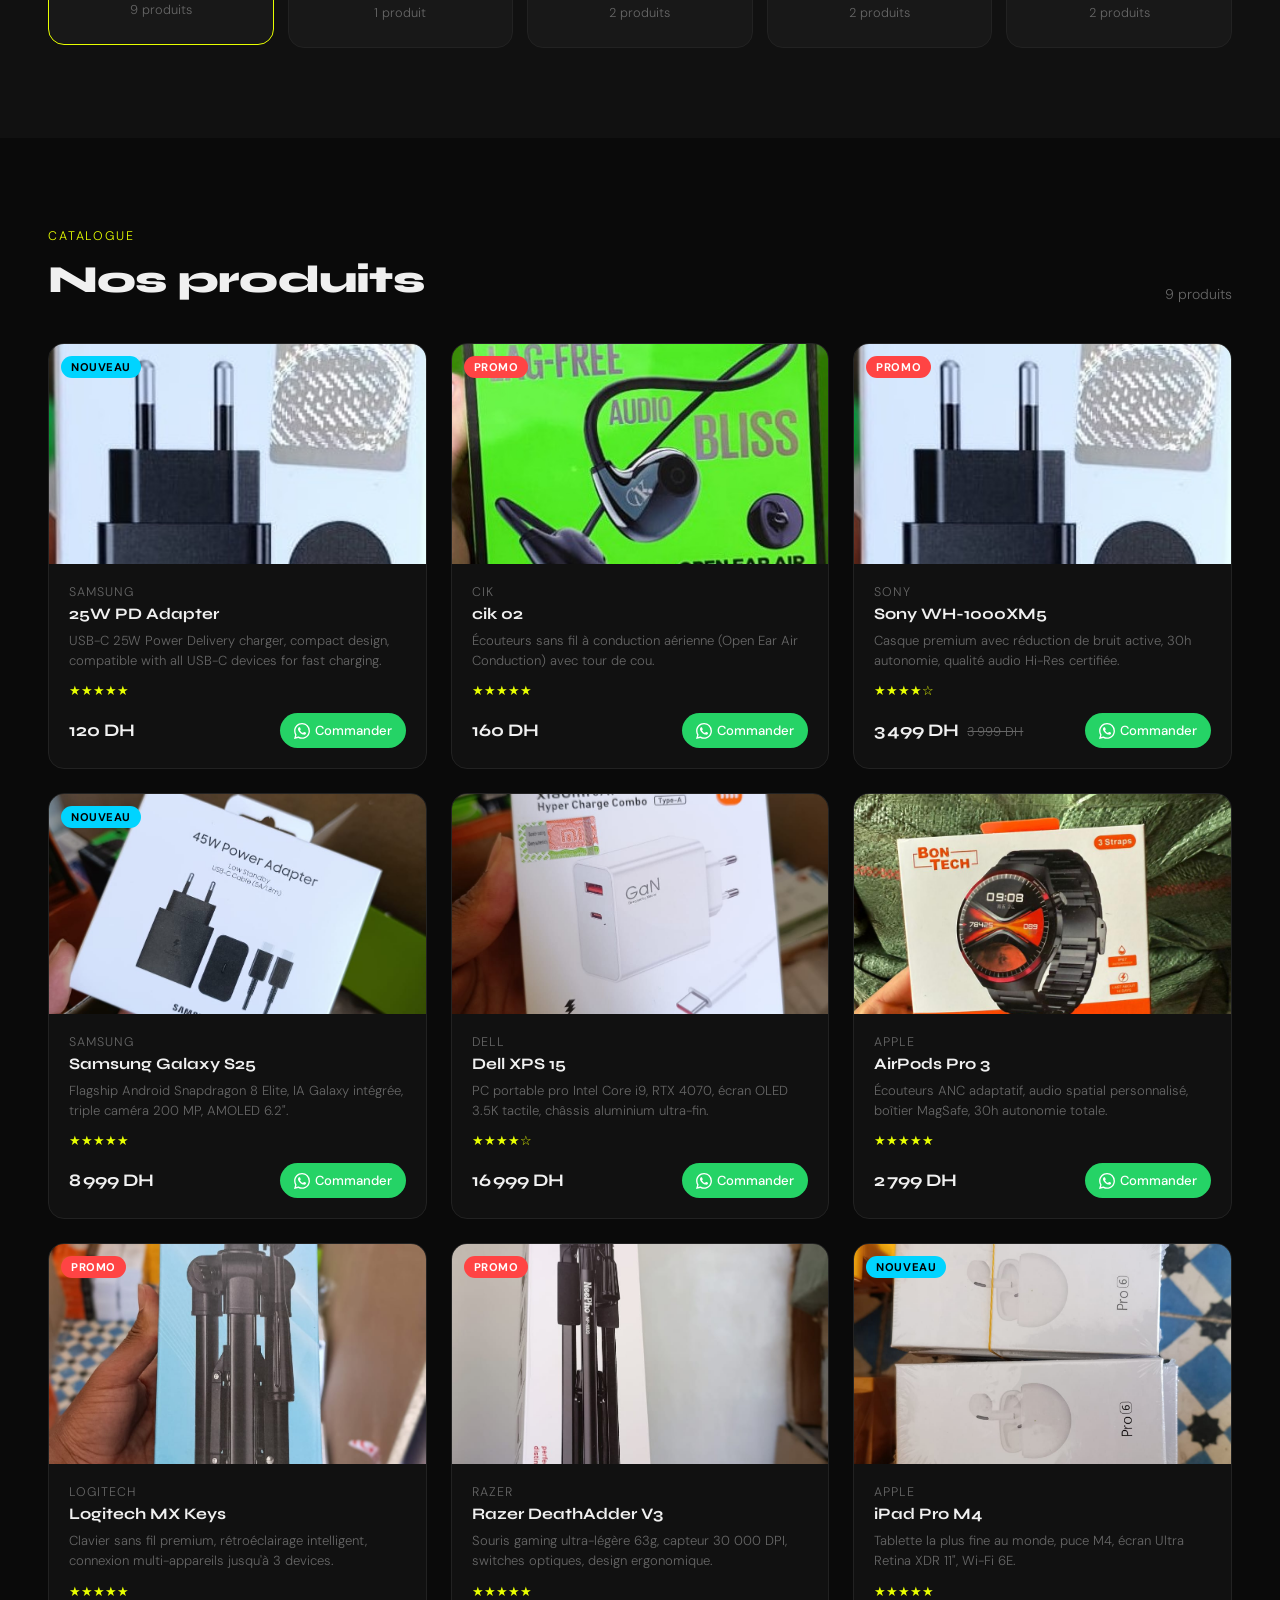
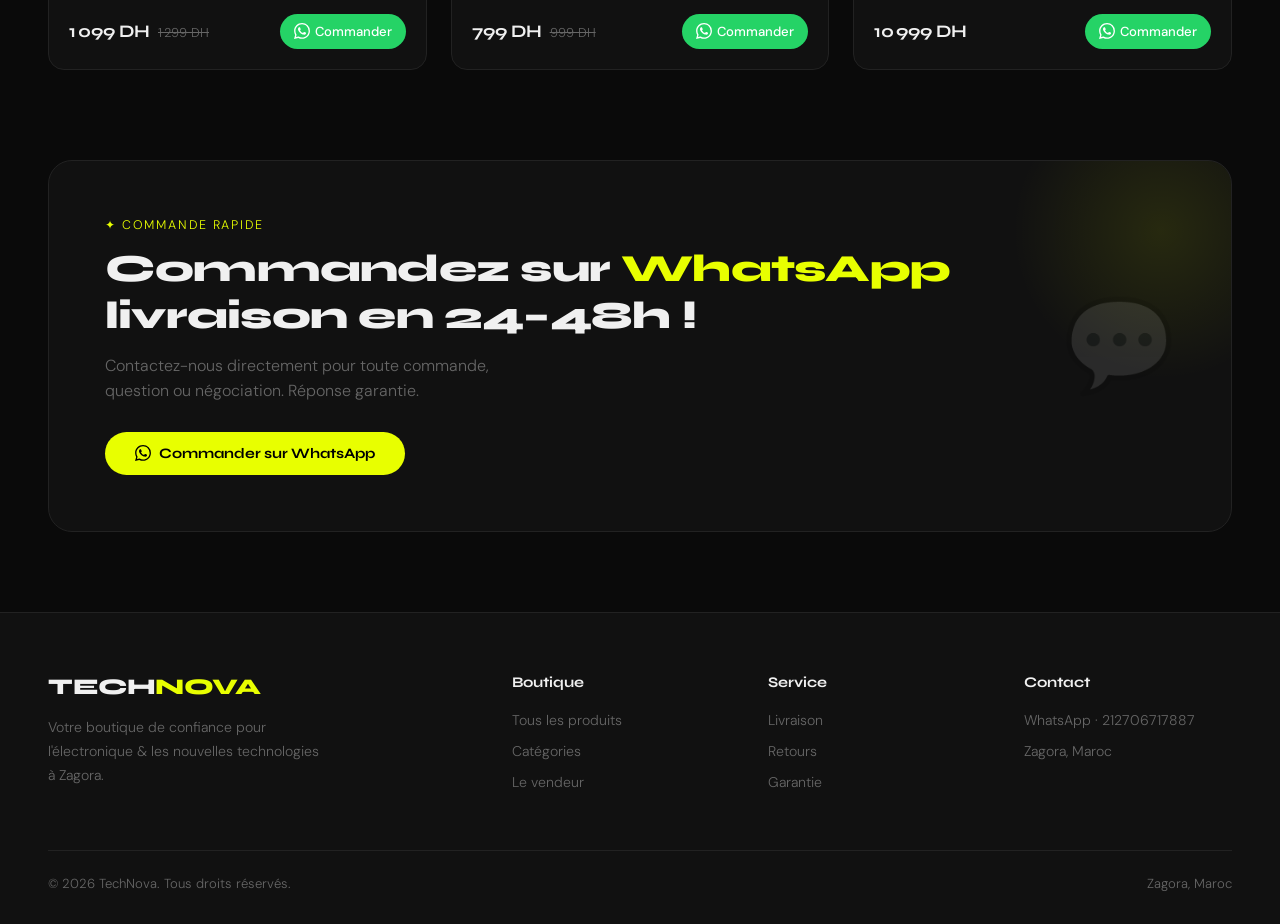
==== commit ed7da1dc: "Marrakesh" ====
--- a/index.html
+++ b/index.html
@@ -113,7 +113,7 @@
   <div class="footer-grid">
     <div class="footer-brand">
       <div class="logo">TECH<span>NOVA</span></div>
-      <p>Votre boutique de confiance pour l'électronique & les nouvelles technologies à Marrakesh.</p>
+      <p>Votre boutique de confiance pour l'électronique & les nouvelles technologies à Zagora.</p>
     </div>
     <div class="footer-col"><h4>Boutique</h4><ul><li><a href="#products">Tous les produits</a></li><li><a href="#categories">Catégories</a></li><li><a href="#vendeur">Le vendeur</a></li></ul></div>
     <div class="footer-col"><h4>Service</h4><ul><li><a href="#">Livraison</a></li><li><a href="#">Retours</a></li><li><a href="#">Garantie</a></li></ul></div>
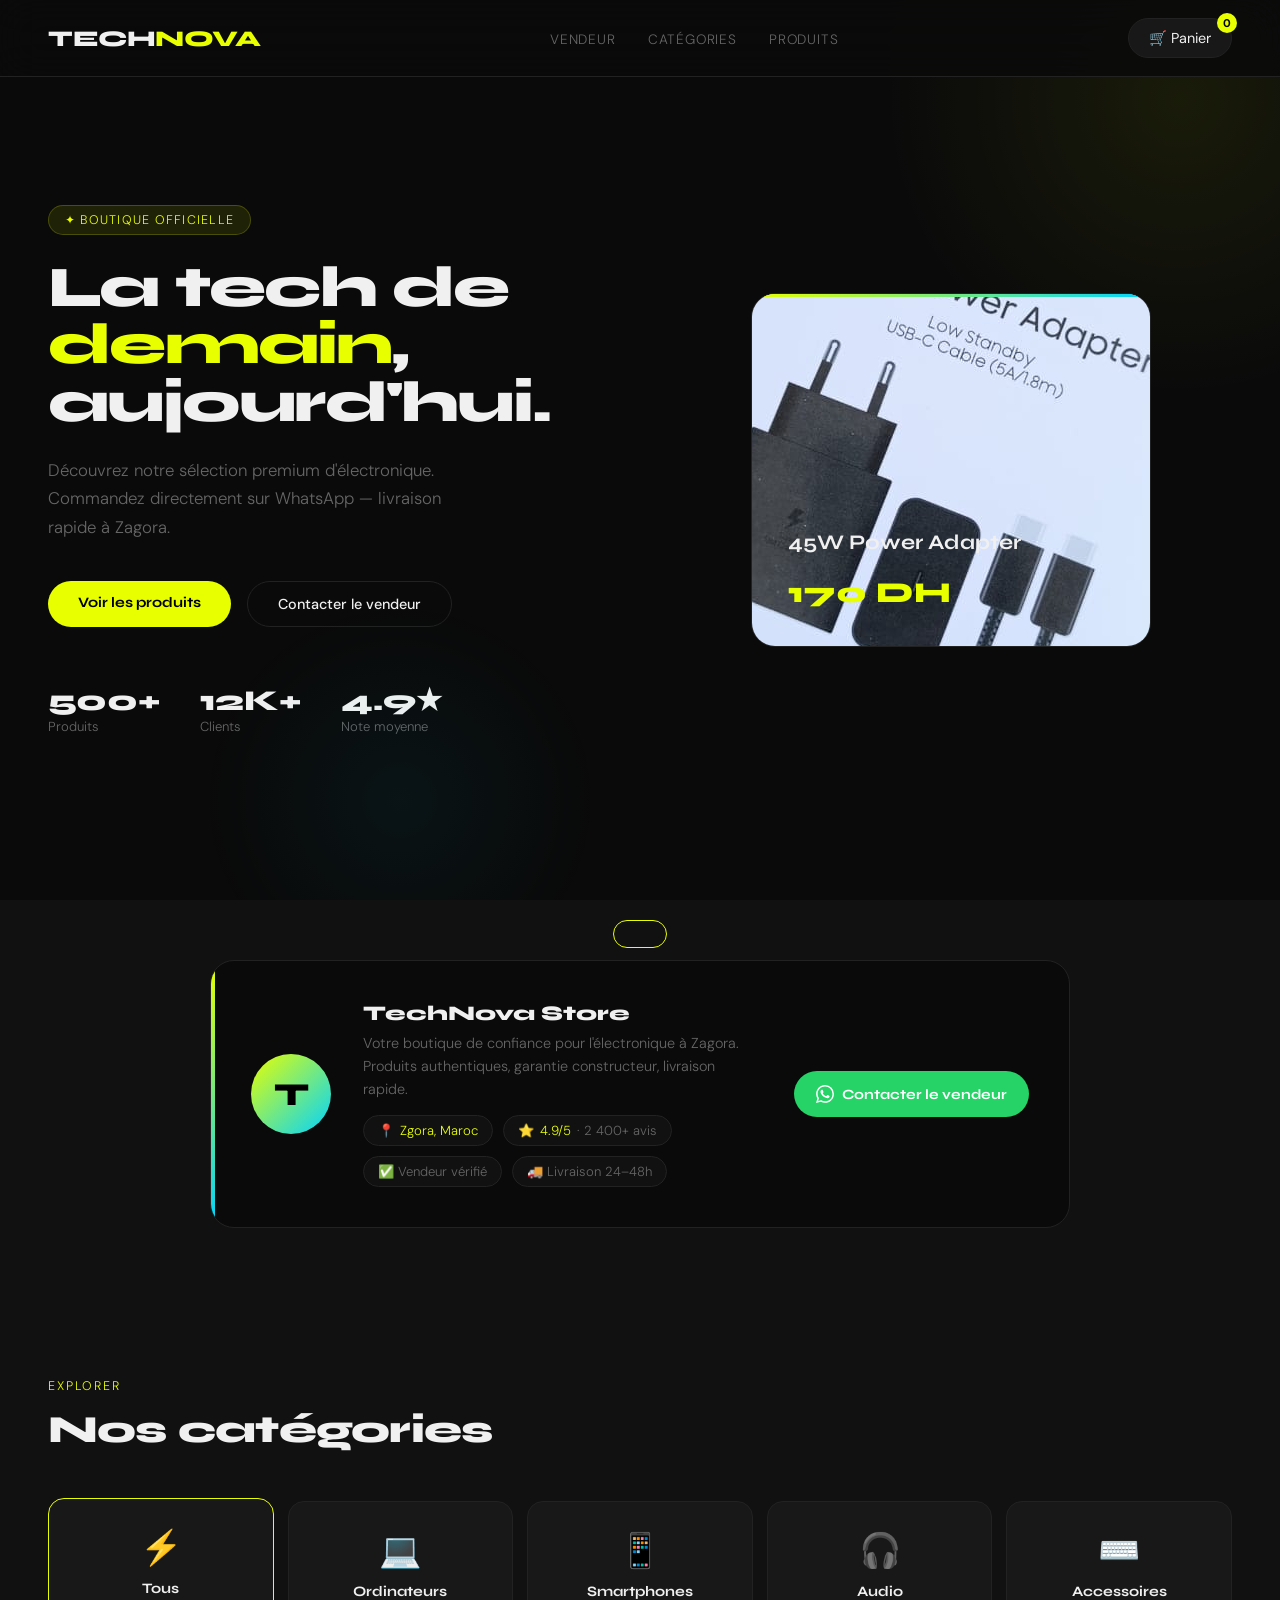
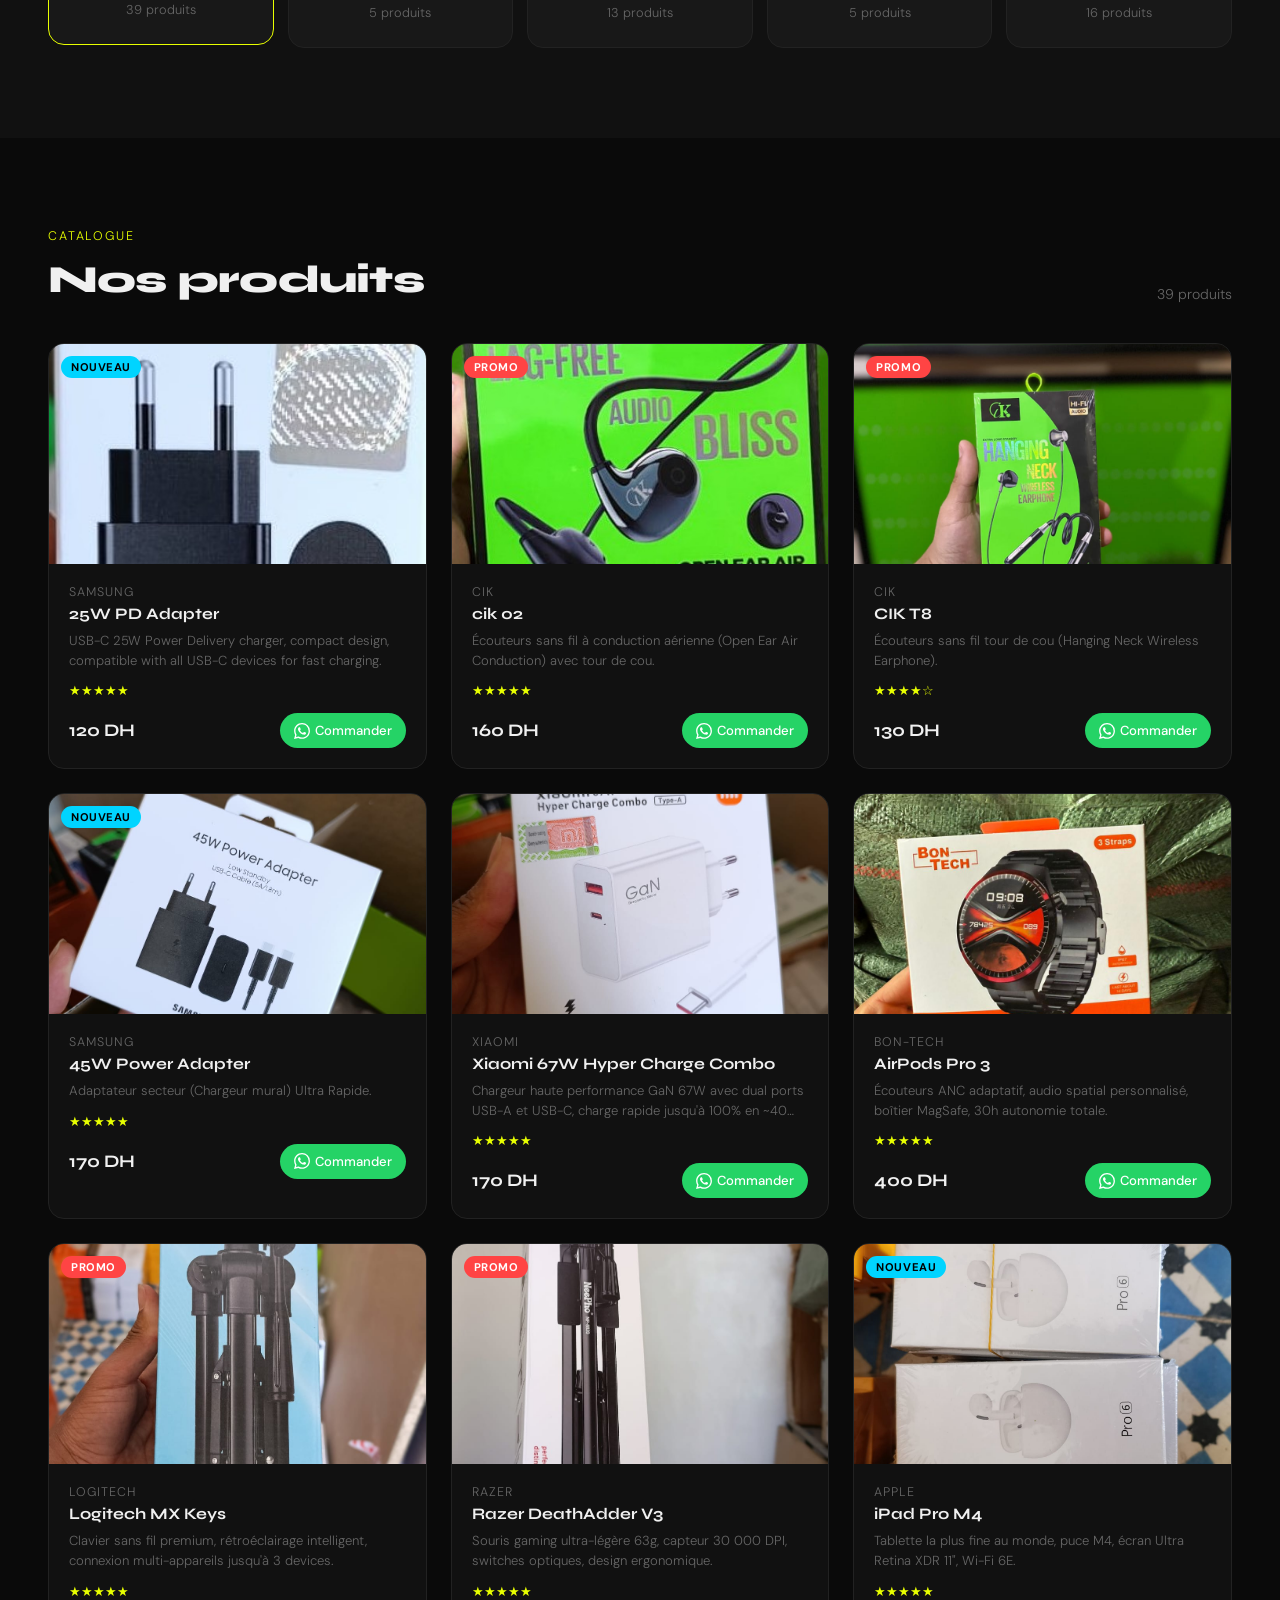
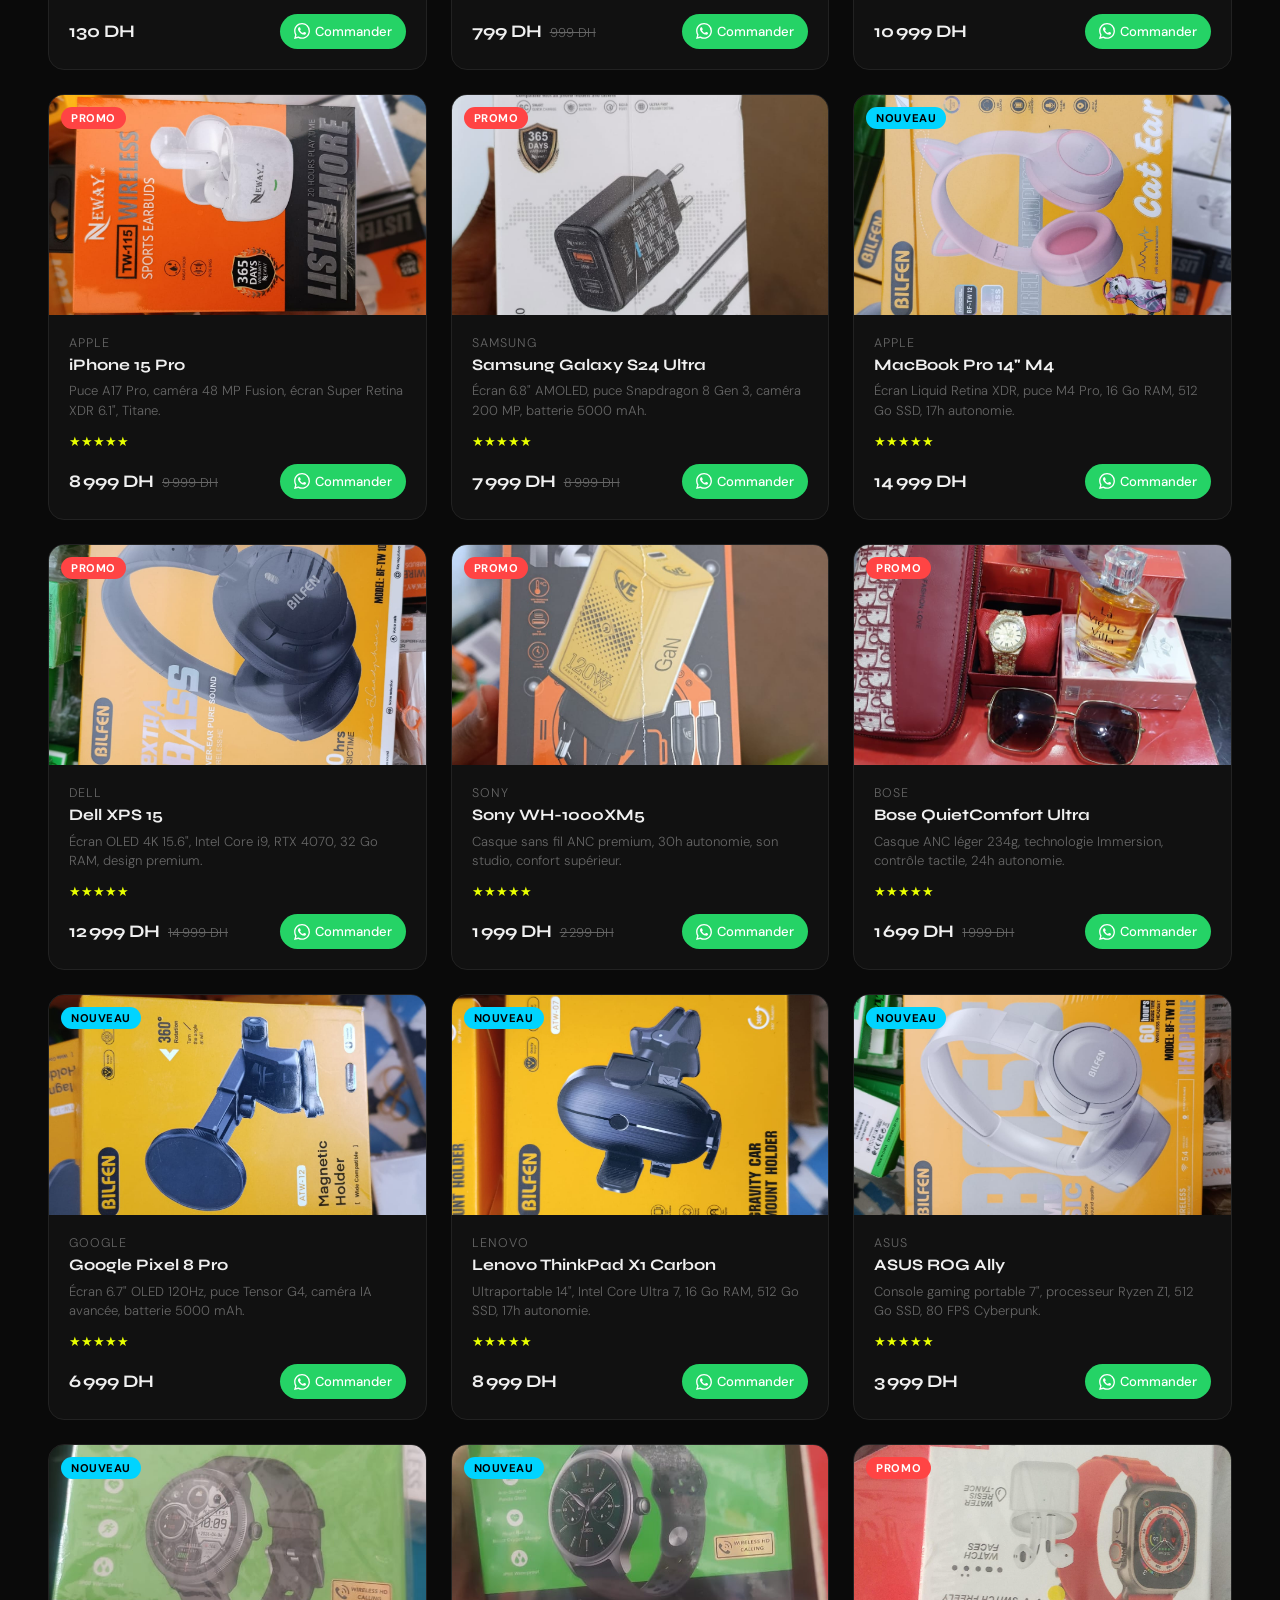
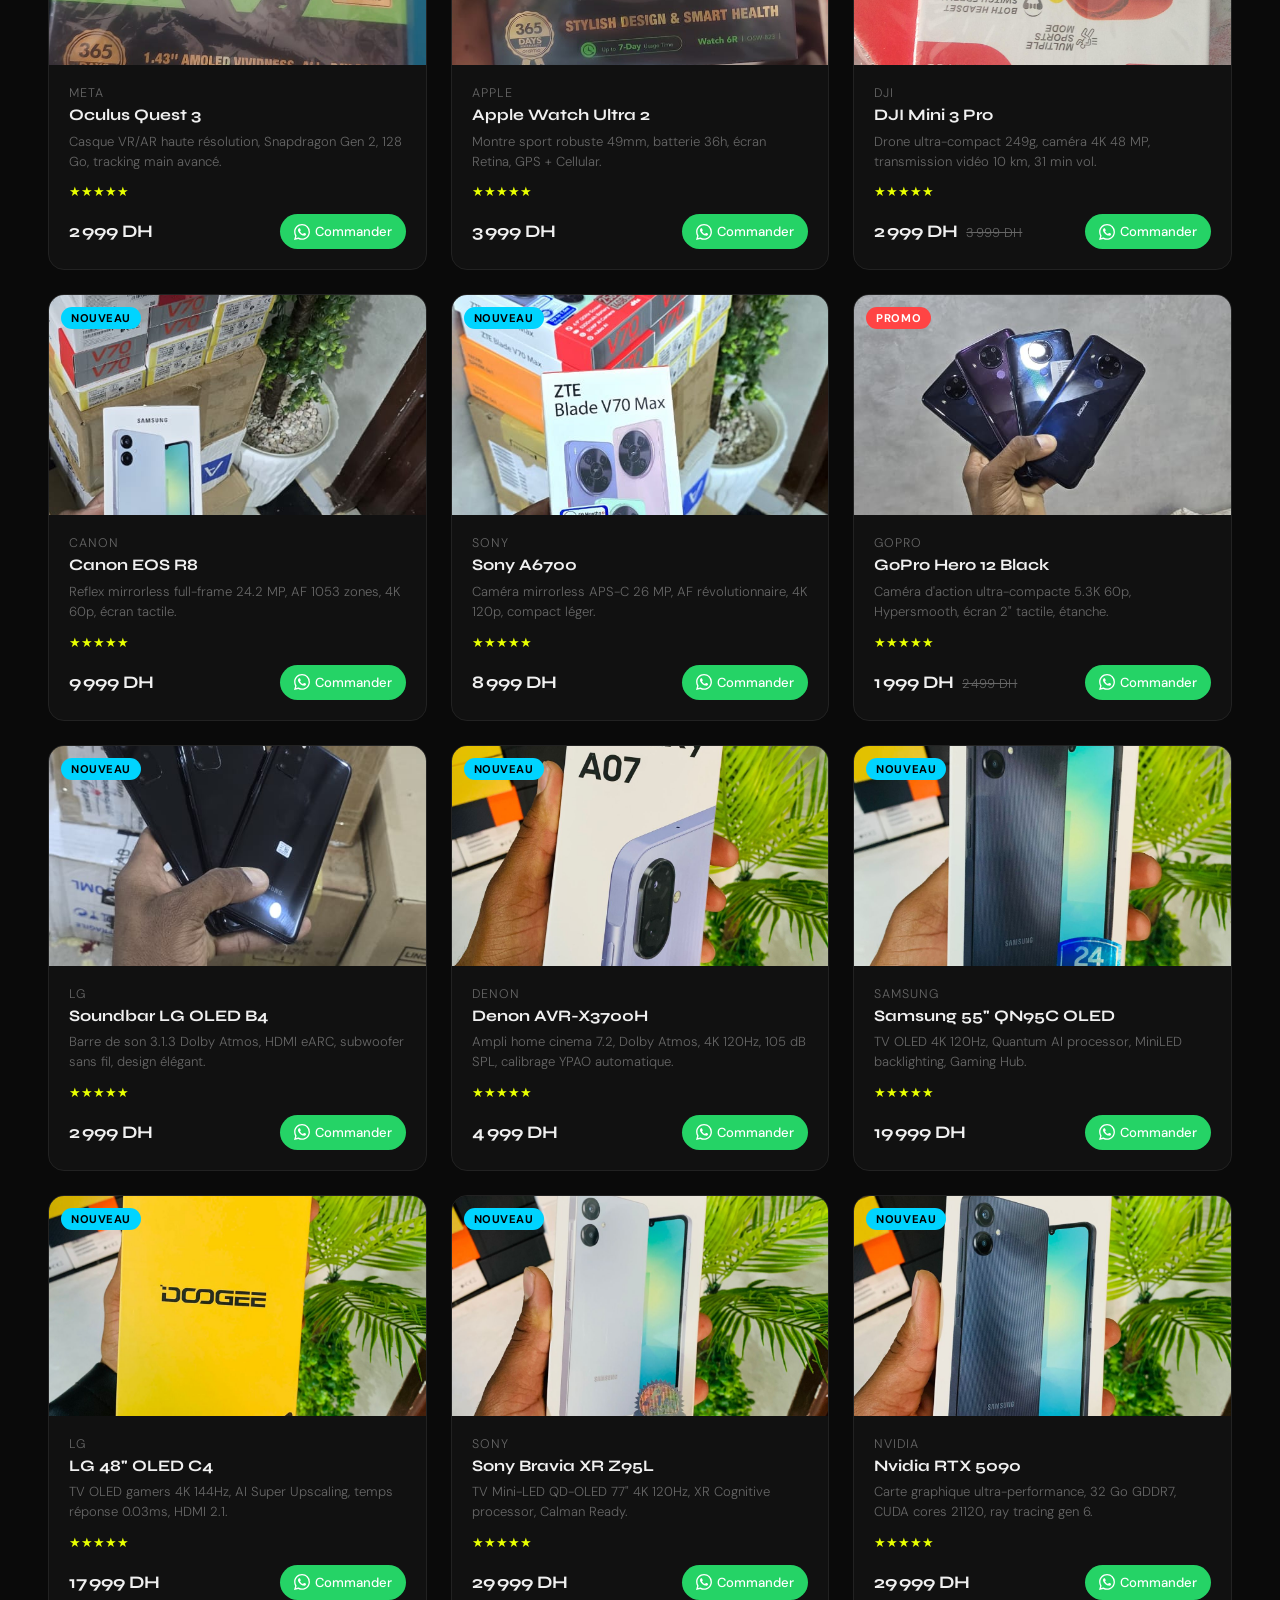
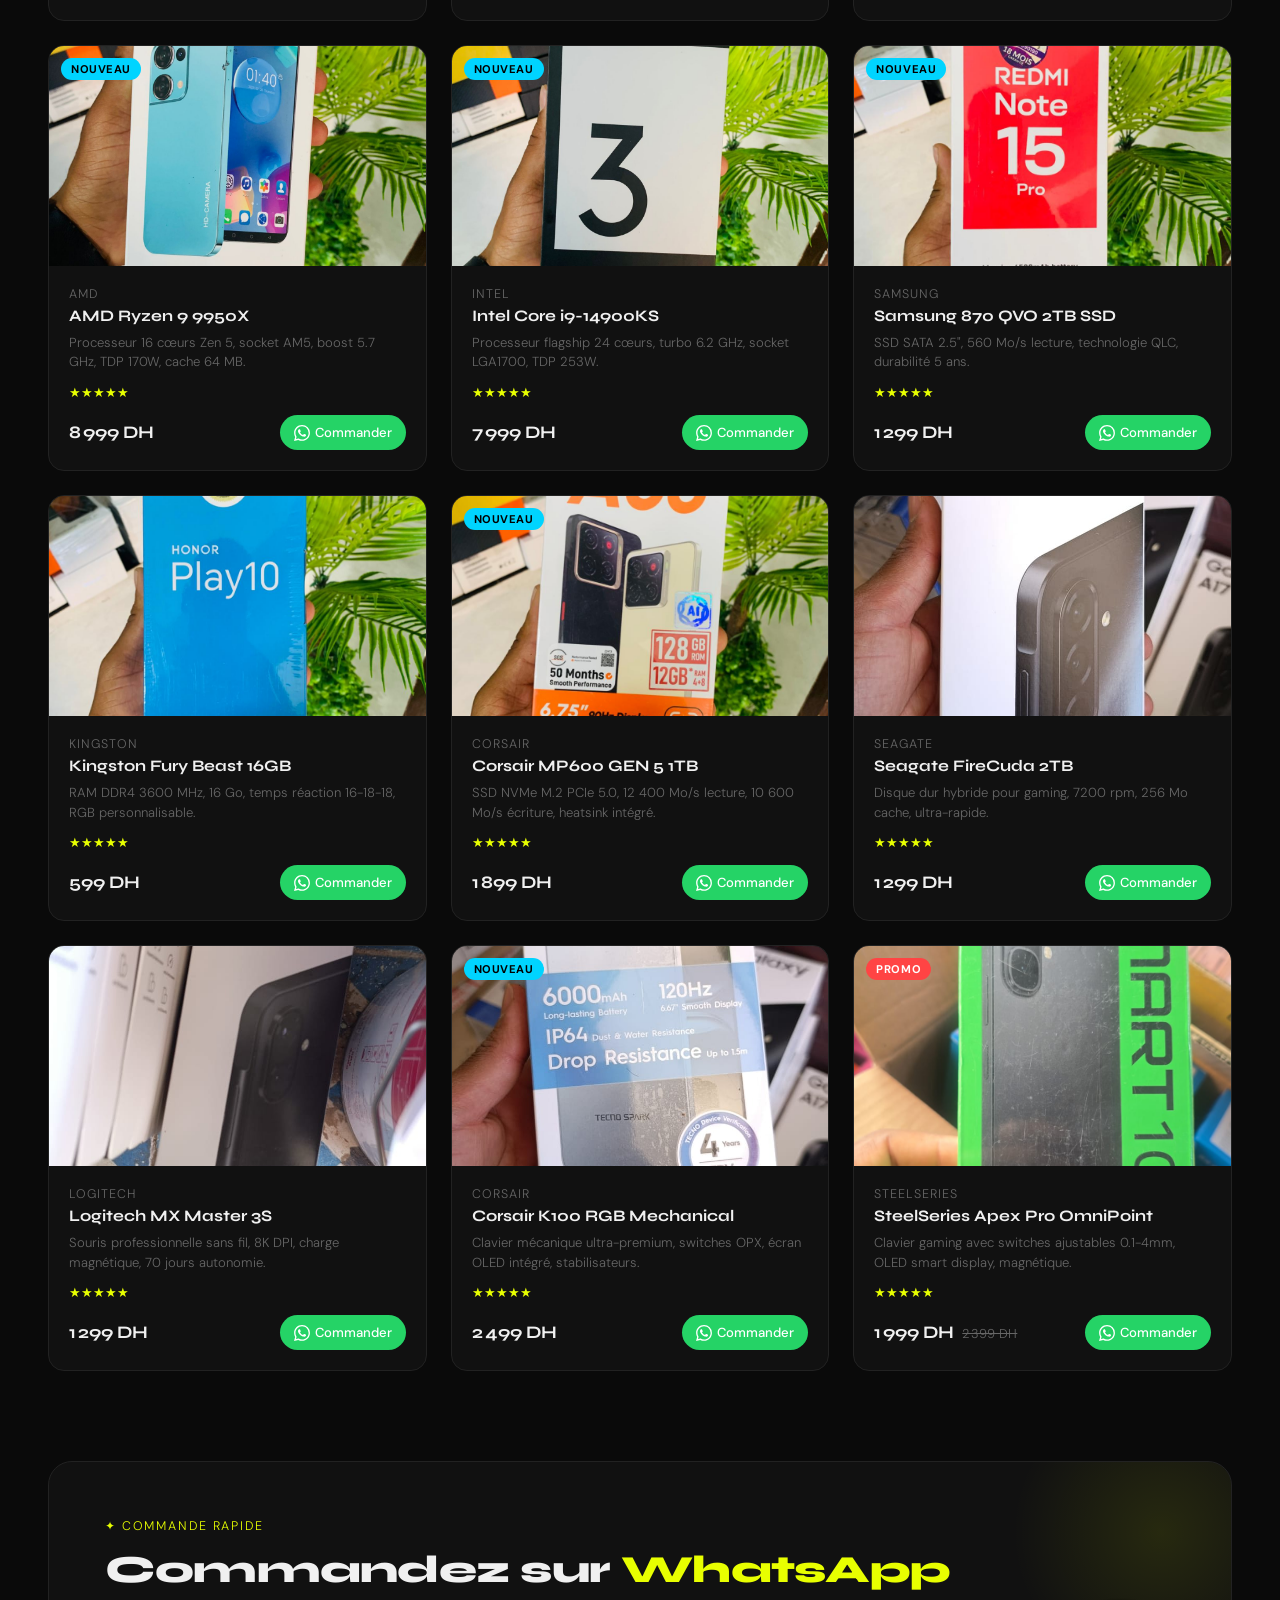
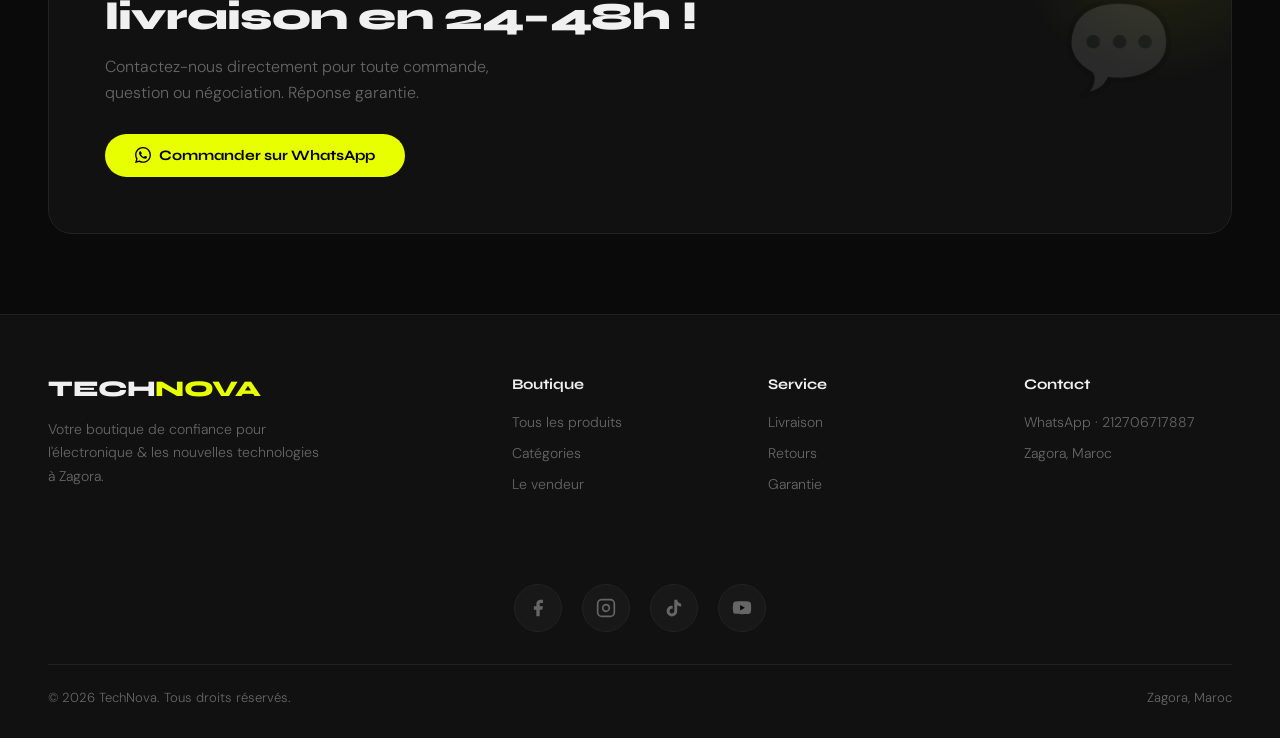
==== commit a71471ba: "socialmedia" ====
--- a/index.html
+++ b/index.html
@@ -119,6 +119,23 @@
     <div class="footer-col"><h4>Service</h4><ul><li><a href="#">Livraison</a></li><li><a href="#">Retours</a></li><li><a href="#">Garantie</a></li></ul></div>
     <div class="footer-col"><h4>Contact</h4><ul><li><a id="footerWa" href="#">WhatsApp</a></li><li><a href="#">Zagora, Maroc</a></li></ul></div>
   </div>
+  
+  <!-- Social Media Icons -->
+  <div class="footer-social">
+    <a href="https://www.facebook.com/share/18csr5pJok/" target="_blank" class="social-icon" aria-label="Facebook">
+      <svg viewBox="0 0 24 24" fill="currentColor"><path d="M18 2h-3a5 5 0 0 0-5 5v3H7v4h3v8h4v-8h3l1-4h-4V7a1 1 0 0 1 1-1h3z"/></svg>
+    </a>
+    <a href="https://www.instagram.com/hakim_elctronique/?utm_source=qr&r=nametag" target="_blank" class="social-icon" aria-label="Instagram">
+      <svg viewBox="0 0 24 24" fill="none" stroke="currentColor" stroke-width="2"><rect x="2" y="2" width="20" height="20" rx="5"/><path d="M16 11.37A4 4 0 1 1 12.63 8 4 4 0 0 1 16 11.37z"/><line x1="17.5" y1="6.5" x2="17.51" y2="6.5"/></svg>
+    </a>
+    <a href="https://tiktok.com" target="_blank" class="social-icon" aria-label="TikTok">
+      <svg viewBox="0 0 24 24" fill="currentColor"><path d="M19.59 6.69a4.83 4.83 0 0 1-3.77-4.25V2h-3.45v13.67a2.89 2.89 0 0 1-5.2 1.74 2.89 2.89 0 0 1 2.31-4.64 2.93 2.93 0 0 1 .88.13V9.4a6.84 6.84 0 0 0-1-.05A6.33 6.33 0 0 0 5 20.1a6.34 6.34 0 0 0 10.86-4.43v-7a8.16 8.16 0 0 0 4.77 1.52v-3.4a4.85 4.85 0 0 1-1-.1z"/></svg>
+    </a>
+    <a href="https://youtube.com" target="_blank" class="social-icon" aria-label="YouTube">
+      <svg viewBox="0 0 24 24" fill="currentColor"><path d="M22.54 6.42a2.78 2.78 0 0 0-1.94-2C18.88 4 12 4 12 4s-6.88 0-8.6.46a2.78 2.78 0 0 0-1.94 2A29 29 0 0 0 1 11.75a29 29 0 0 0 .46 5.33A2.78 2.78 0 0 0 3.4 19c1.72.46 8.6.46 8.6.46s6.88 0 8.6-.46a2.78 2.78 0 0 0 1.94-2 29 29 0 0 0 .46-5.25 29 29 0 0 0-.46-5.33z"/><polygon points="9.75 15.02 15.5 11.75 9.75 8.48 9.75 15.02" fill="#0a0a0a"/></svg>
+    </a>
+  </div>
+  
   <div class="footer-bottom">
     <p>© 2026 TechNova. Tous droits réservés.</p>
     <p>Zagora, Maroc</p>
--- a/style.css
+++ b/style.css
@@ -219,6 +219,39 @@
 .footer-bottom { border-top: 1px solid var(--border); padding-top: 24px; display: flex; justify-content: space-between; align-items: center; }
 .footer-bottom p { color: var(--muted); font-size: 0.82rem; }
 
+/* ── FOOTER SOCIAL ICONS ── */
+.footer-social {
+  display: flex;
+  justify-content: center;
+  align-items: center;
+  gap: 20px;
+  padding: 32px 0;
+  margin-top: 8px;
+}
+.social-icon {
+  display: flex;
+  align-items: center;
+  justify-content: center;
+  width: 48px;
+  height: 48px;
+  border-radius: 50%;
+  background: var(--surface2);
+  border: 1px solid var(--border);
+  color: var(--muted);
+  transition: all 0.3s ease;
+}
+.social-icon svg {
+  width: 20px;
+  height: 20px;
+}
+.social-icon:hover {
+  background: var(--accent);
+  border-color: var(--accent);
+  color: #000;
+  transform: translateY(-4px);
+  box-shadow: 0 8px 24px rgba(232, 255, 0, 0.25);
+}
+
 /* ── TOAST ── */
 .toast { position: fixed; bottom: 32px; left: 50%; transform: translateX(-50%) translateY(80px); background: var(--surface); border: 1px solid var(--accent); color: var(--text); padding: 13px 26px; border-radius: 40px; font-size: 0.88rem; z-index: 400; transition: transform .3s cubic-bezier(.4,0,.2,1); white-space: nowrap; }
 .toast.show { transform: translateX(-50%) translateY(0); }
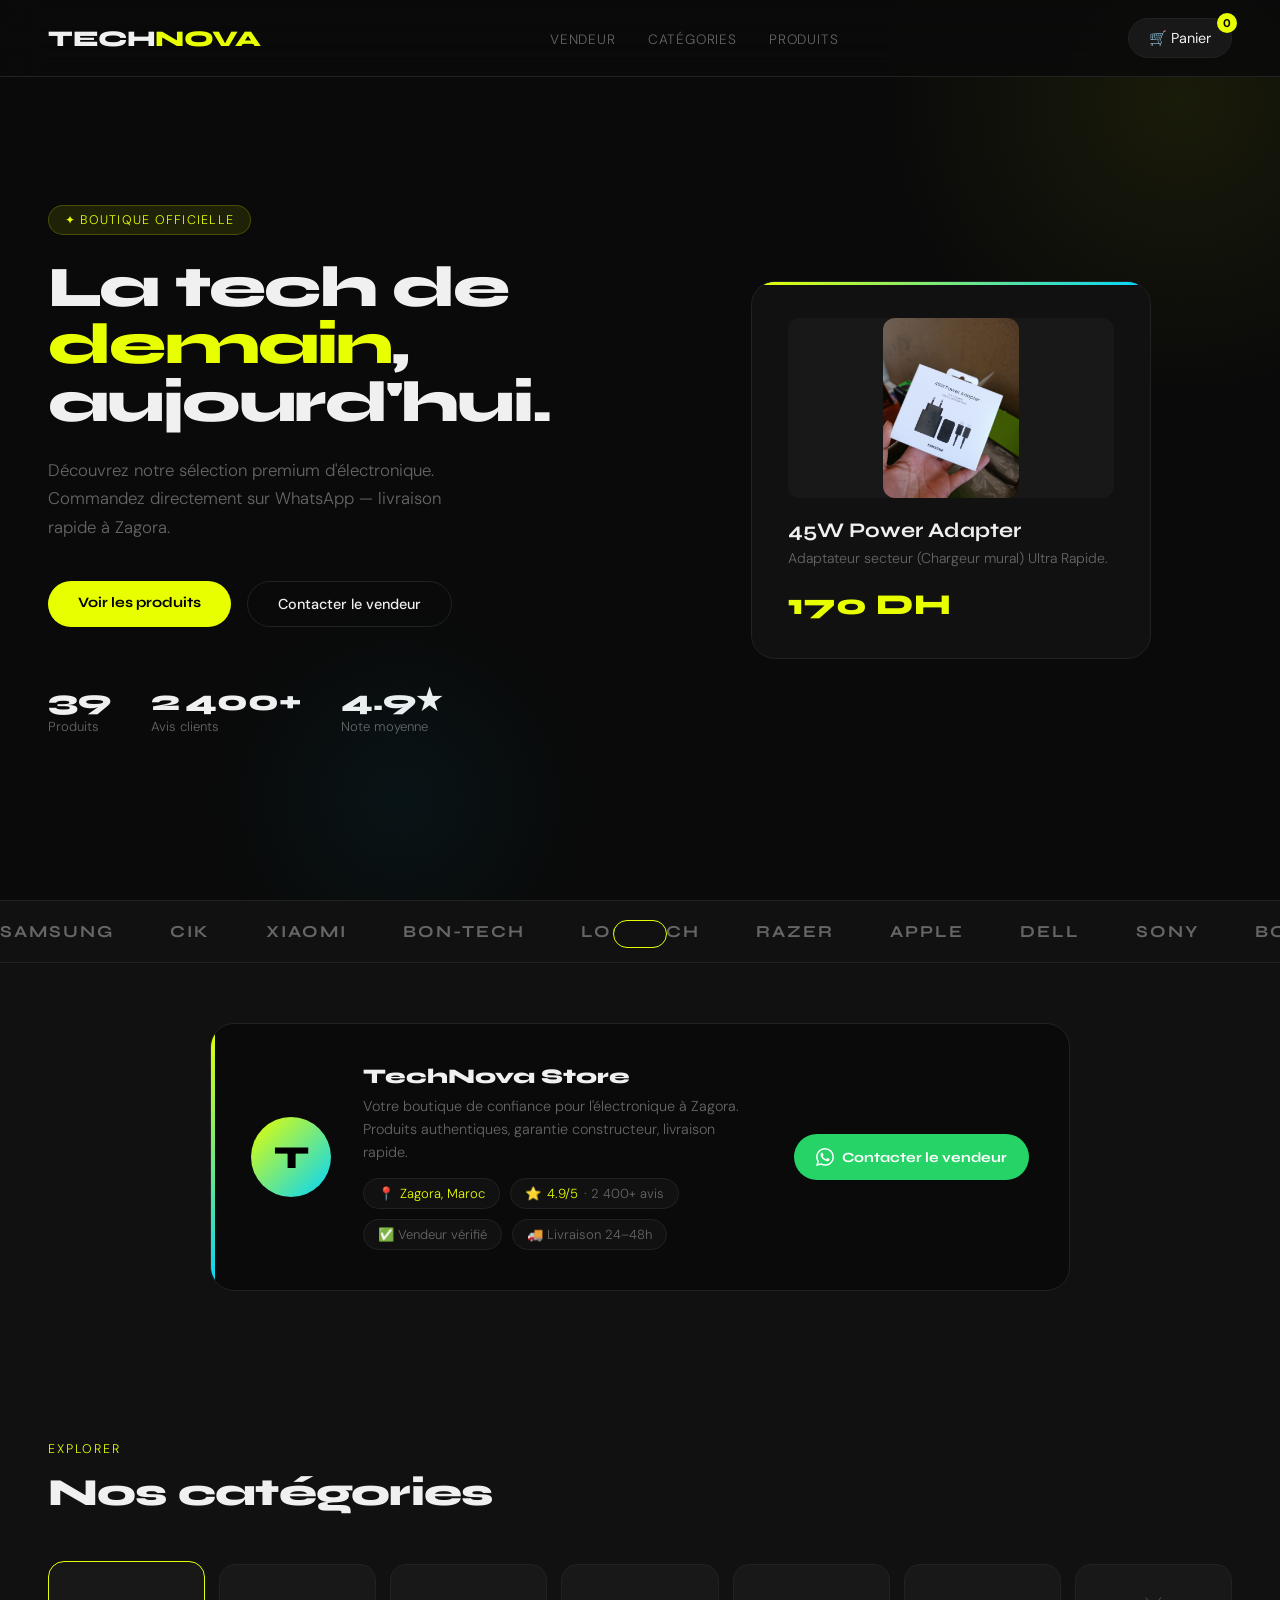
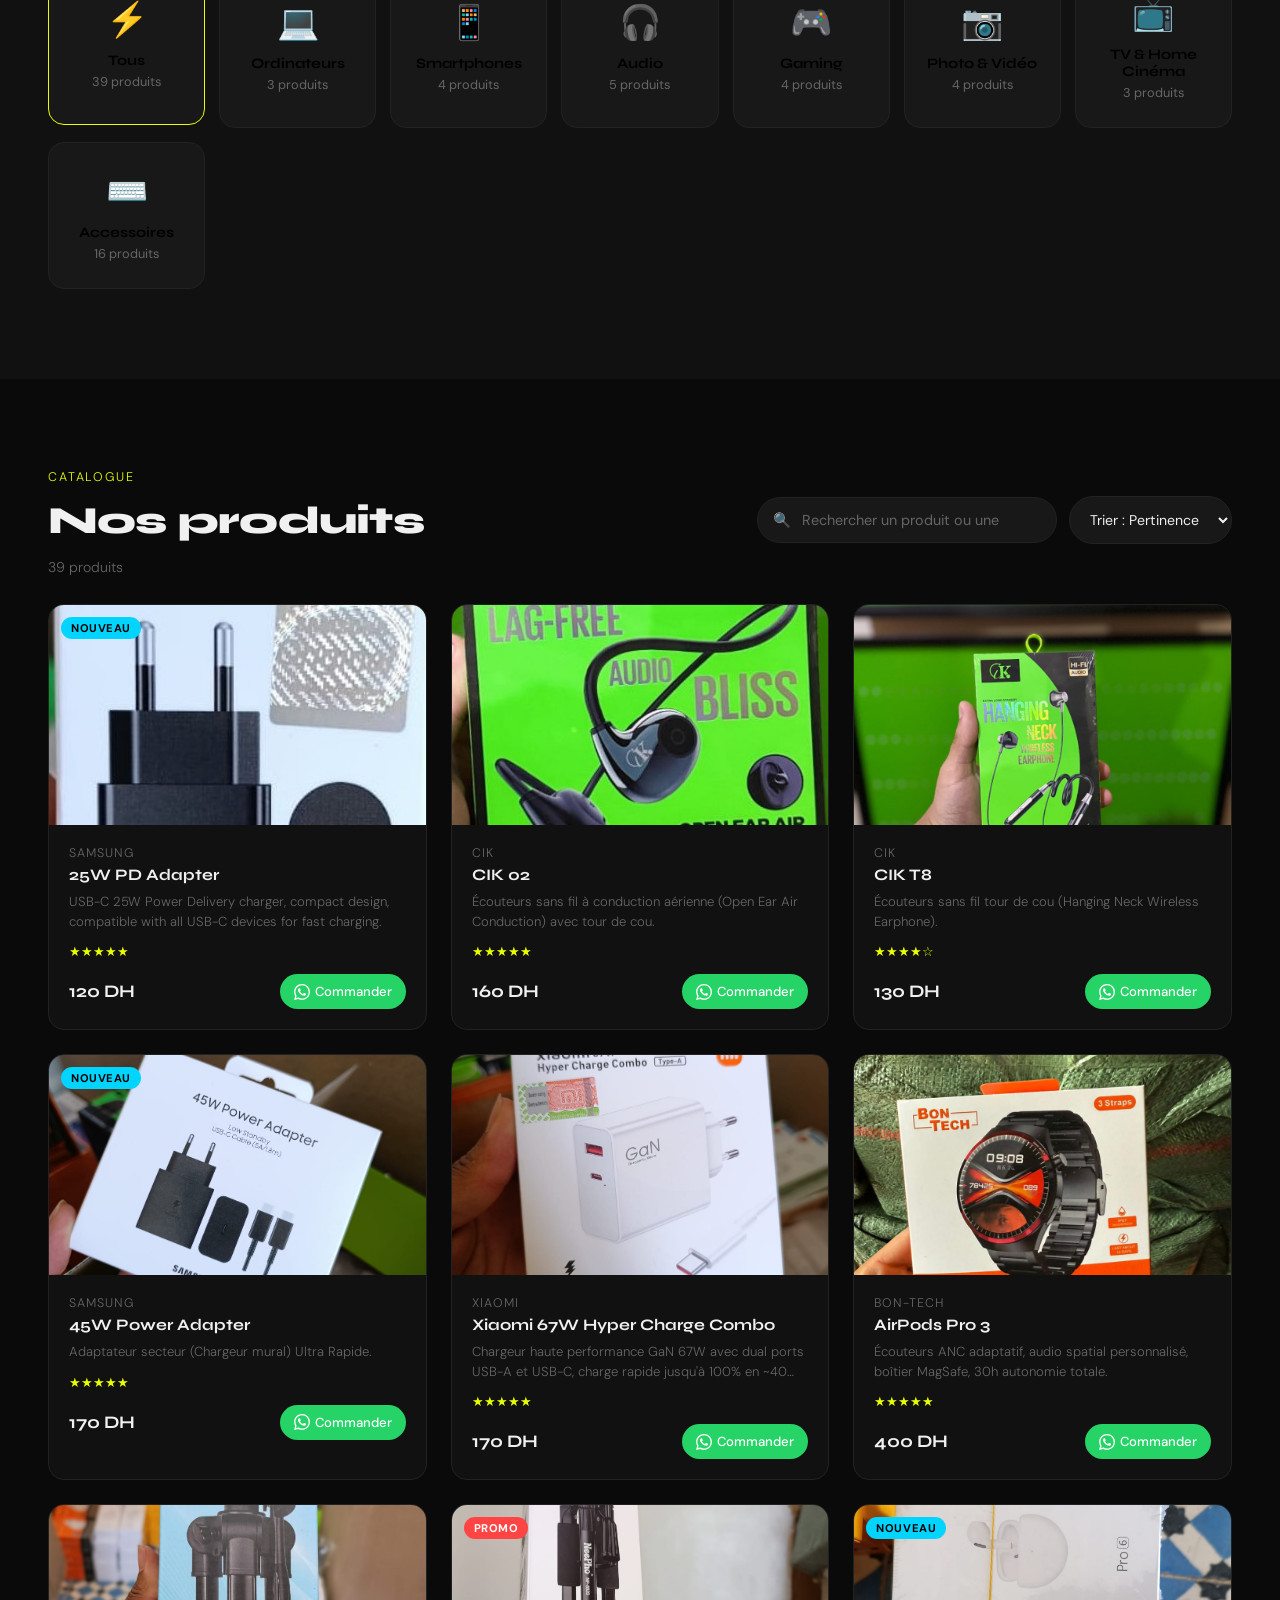
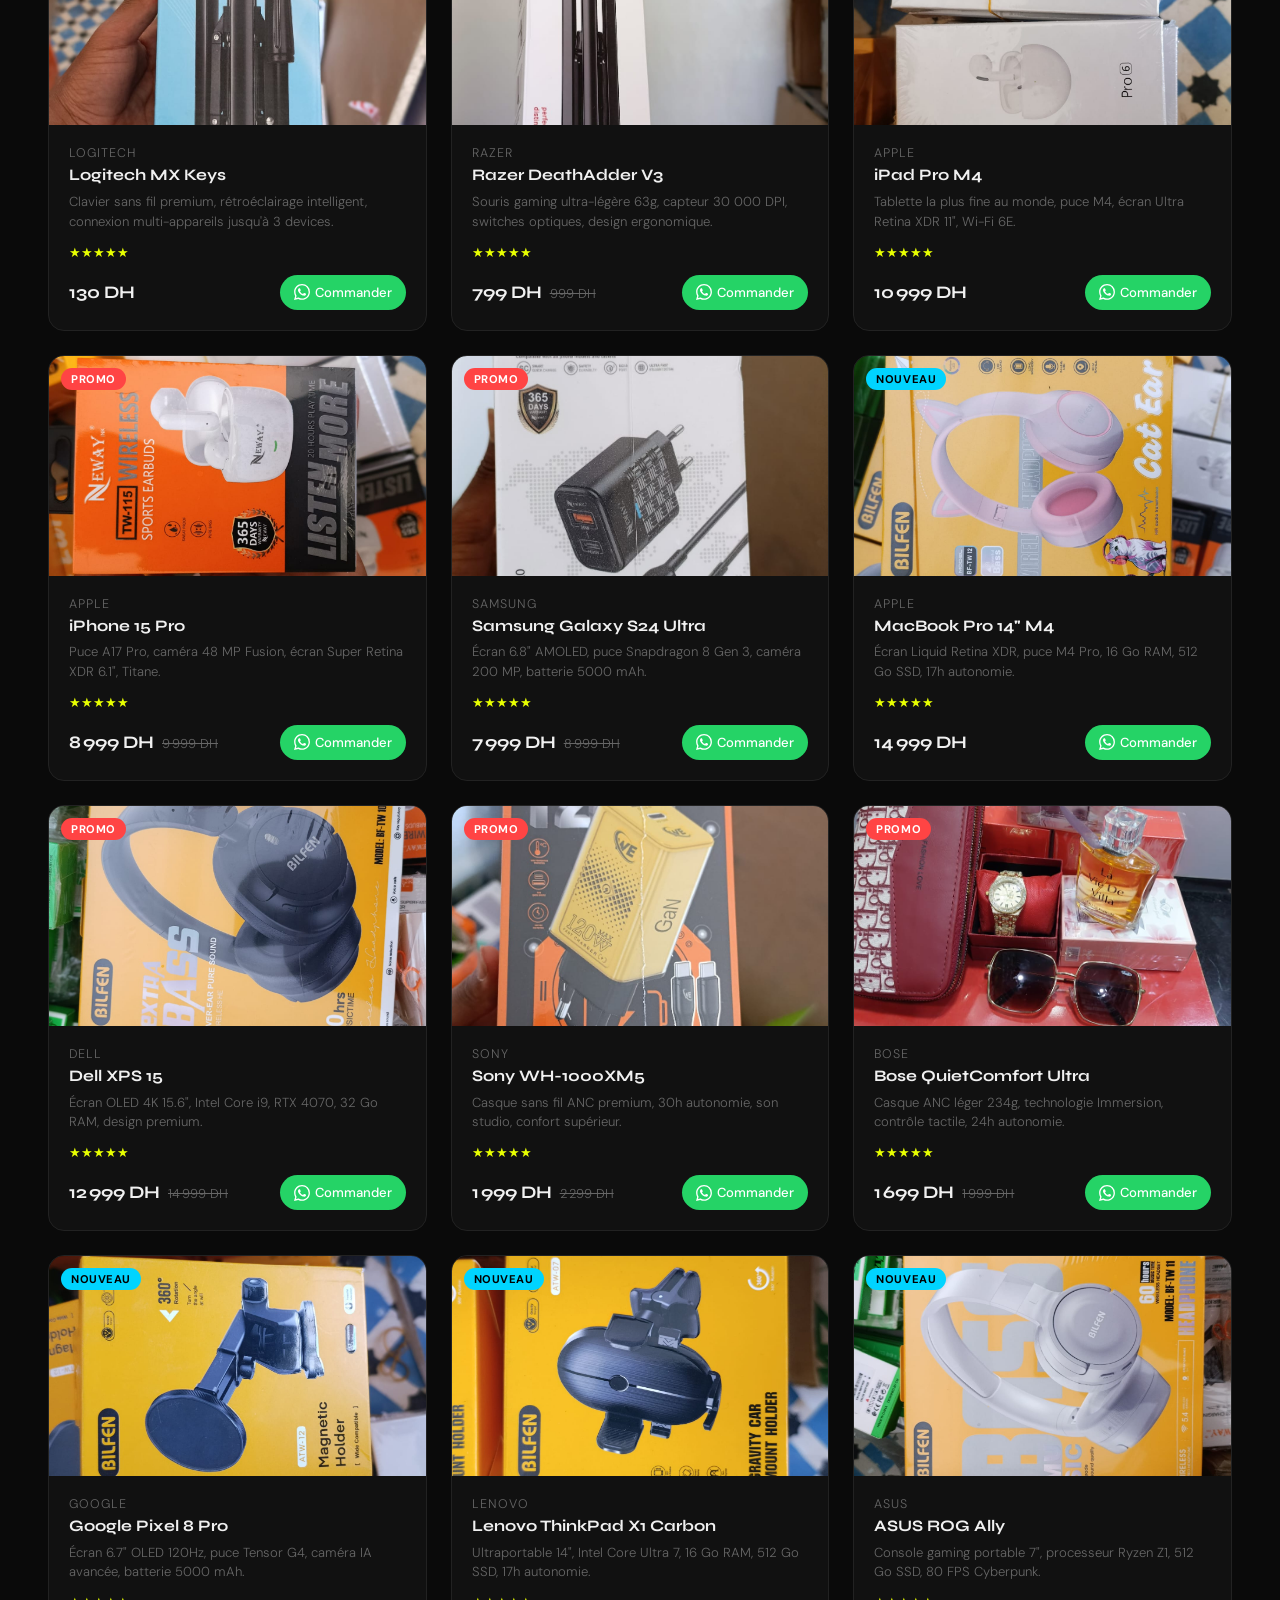
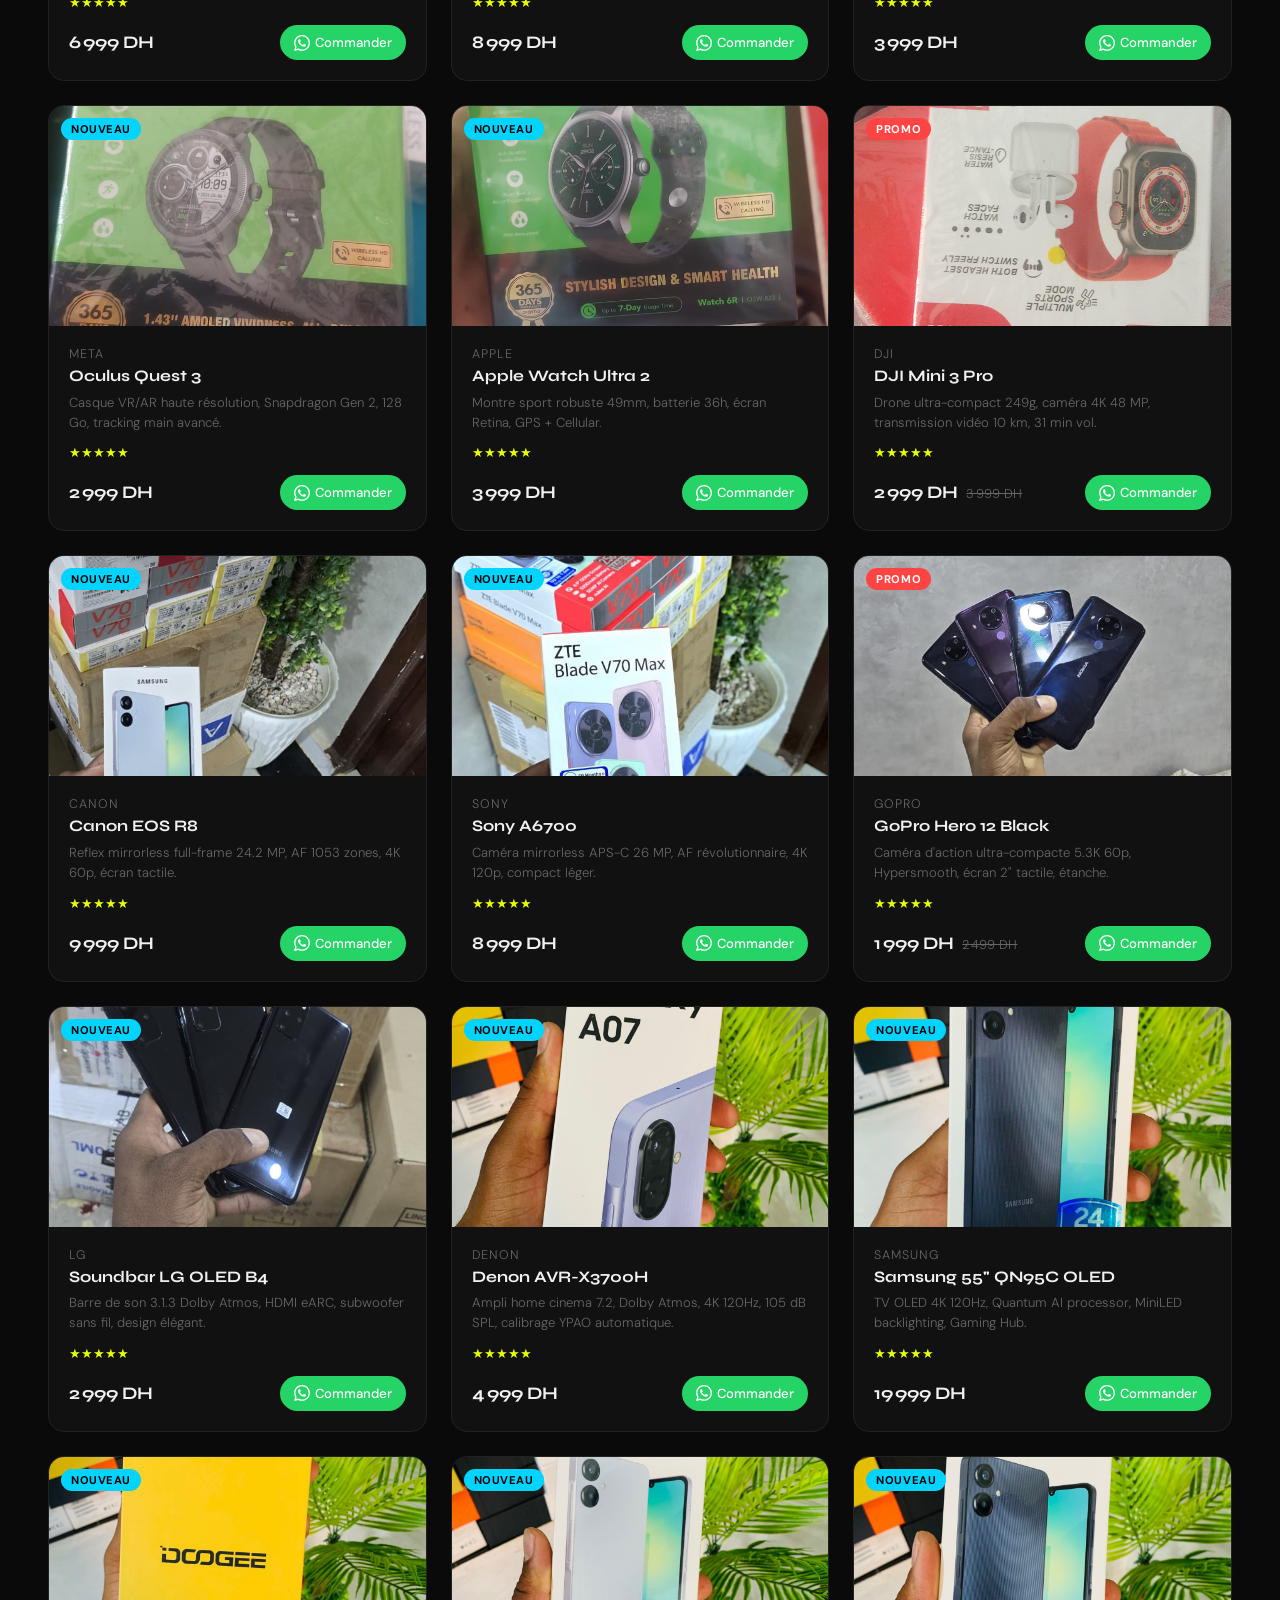
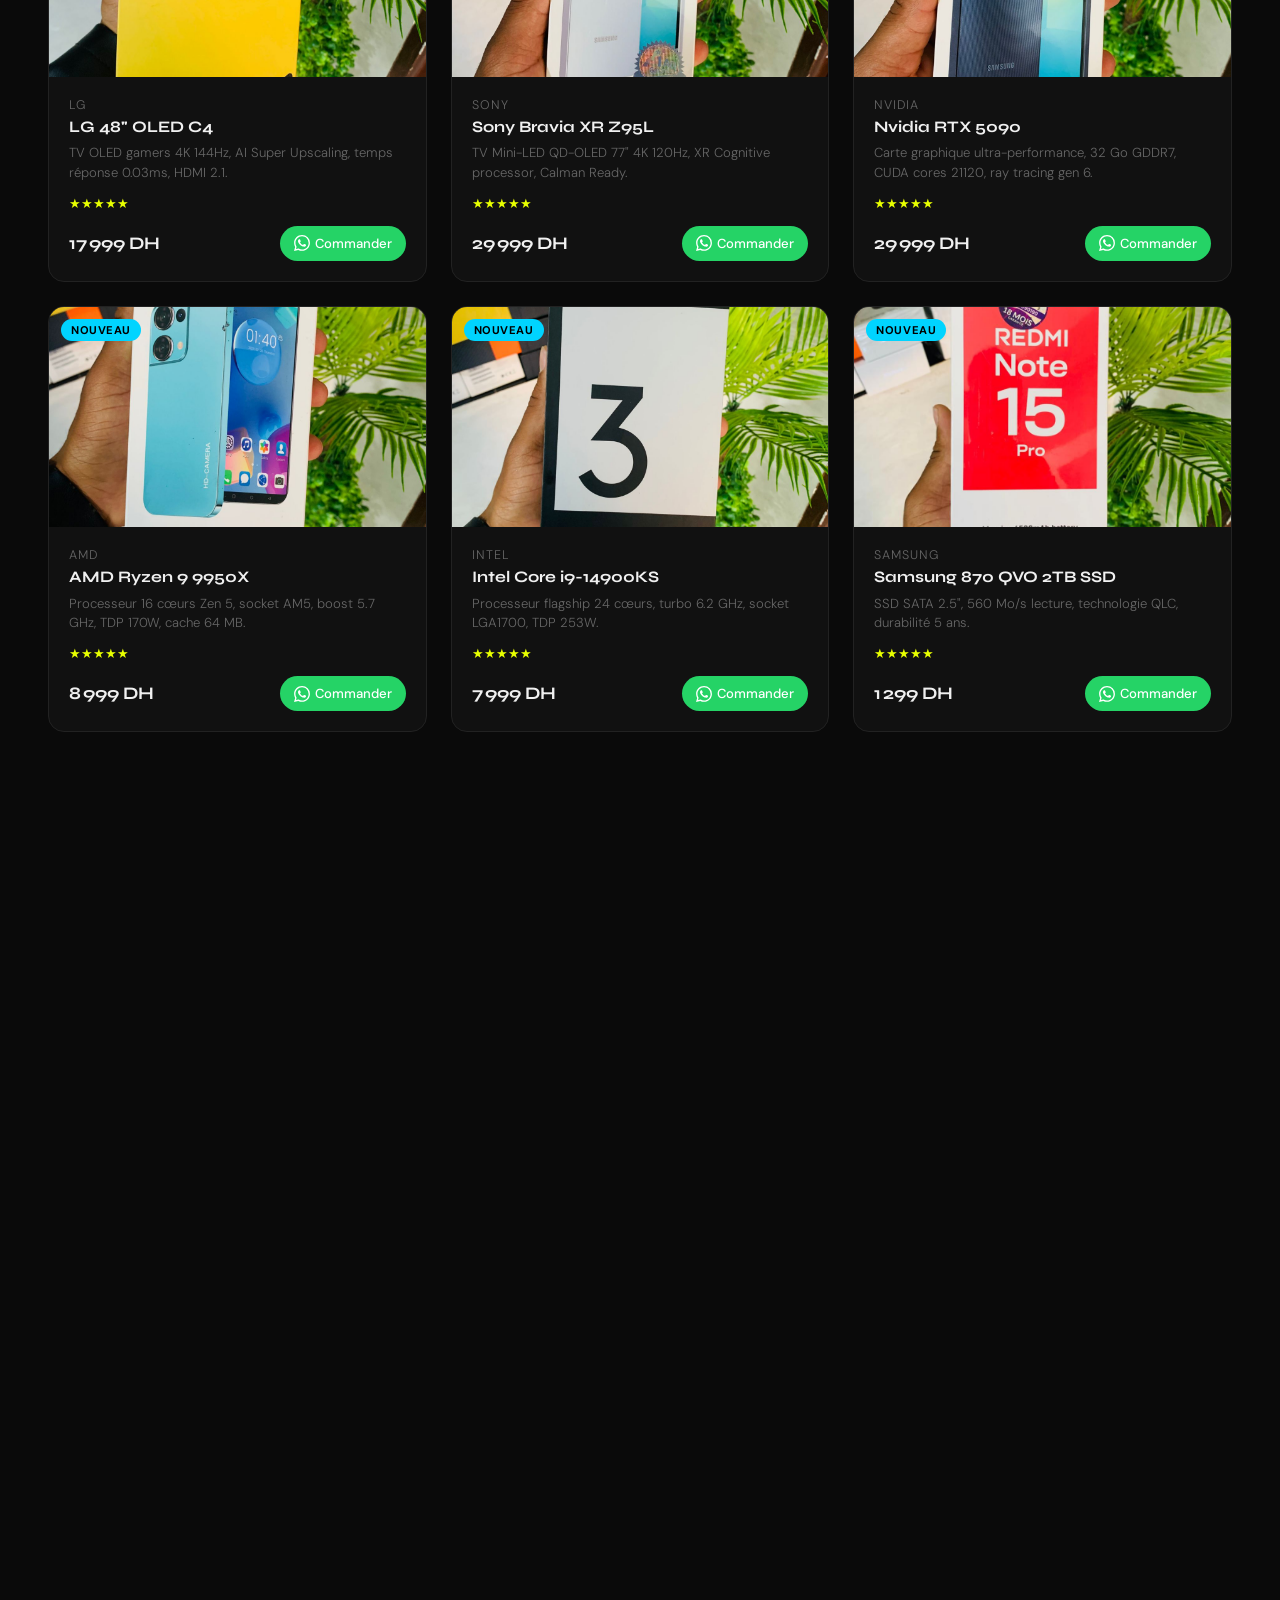
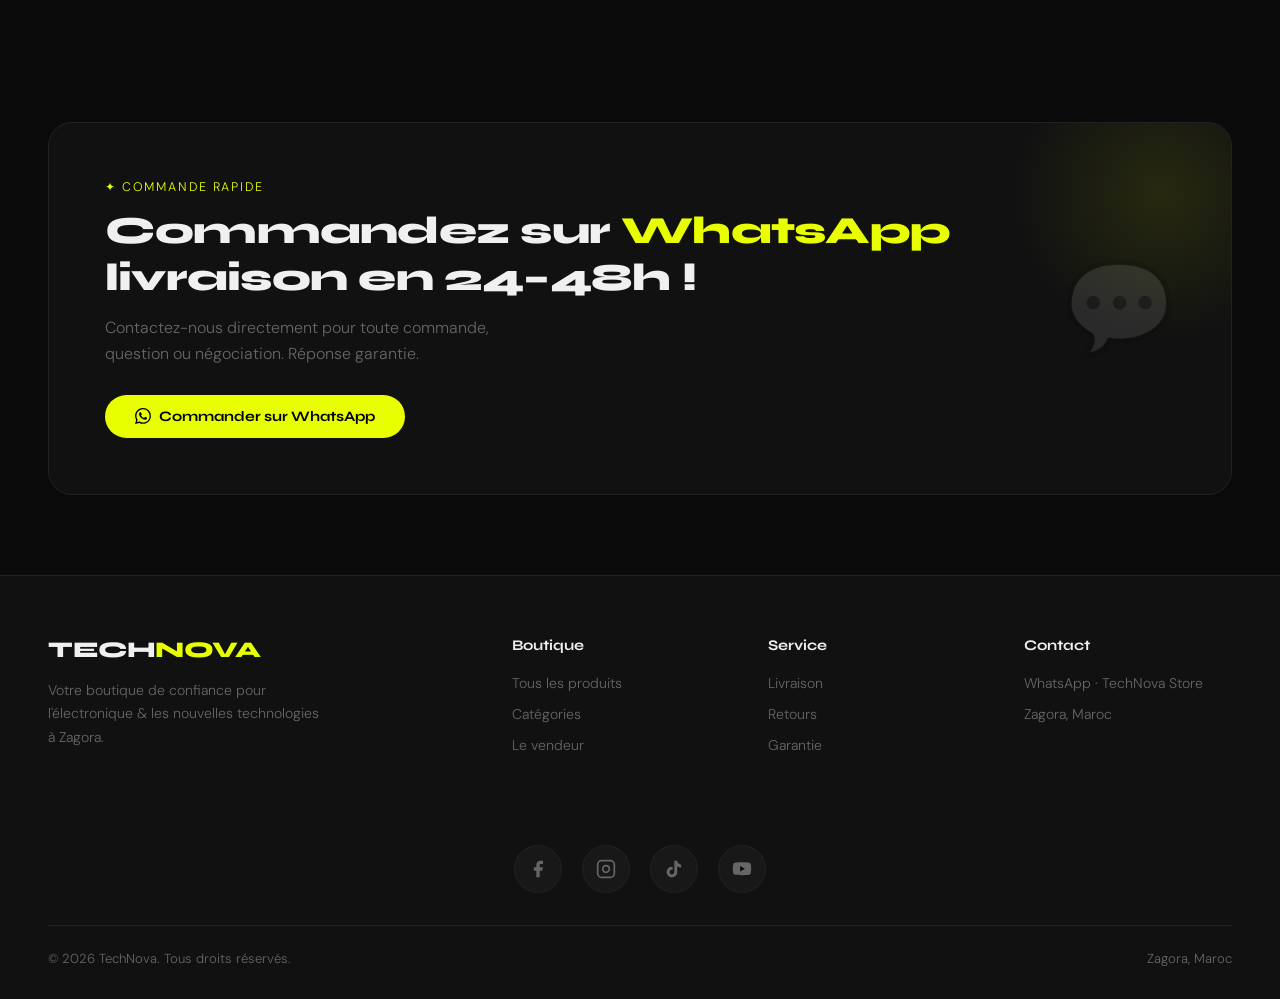
==== commit 3a8bdd5e: "V2" ====
--- a/index.html
+++ b/index.html
@@ -3,7 +3,15 @@
 <head>
   <meta charset="UTF-8" />
   <meta name="viewport" content="width=device-width, initial-scale=1.0"/>
-  <title>TechStore — Électronique & Innovation</title>
+  <title>TechNova — Électronique & Innovation à Zagora</title>
+  <meta name="description" content="TechNova Store — boutique d'électronique à Zagora, Maroc. Smartphones, ordinateurs, audio, gaming, TV et accessoires. Commandez directement sur WhatsApp, livraison 24-48h." />
+  <meta name="theme-color" content="#0a0a0a" />
+  <link rel="icon" href="data:image/svg+xml,%3Csvg xmlns='http://www.w3.org/2000/svg' viewBox='0 0 100 100'%3E%3Ctext y='.9em' font-size='90'%3E%E2%9A%A1%3C/text%3E%3C/svg%3E" />
+  <meta property="og:type" content="website" />
+  <meta property="og:title" content="TechNova — Électronique & Innovation" />
+  <meta property="og:description" content="Boutique d'électronique à Zagora, Maroc. Smartphones, ordinateurs, audio, gaming, TV et accessoires. Commandez sur WhatsApp, livraison 24-48h." />
+  <meta property="og:image" content="img/4.jpeg" />
+  <meta name="twitter:card" content="summary_large_image" />
   <link href="https://fonts.googleapis.com/css2?family=Syne:wght@400;600;700;800&family=DM+Sans:wght@300;400;500&display=swap" rel="stylesheet"/>
   <link rel="stylesheet" href="style.css">
 </head>
@@ -12,15 +20,16 @@
 <!-- ══ NAV ══ -->
 <nav>
   <div class="logo">TECH<span>NOVA</span></div>
-  <ul class="nav-links">
-    <li><a href="#vendeur">Vendeur</a></li>
-    <li><a href="#categories">Catégories</a></li>
-    <li><a href="#products">Produits</a></li>
+  <ul class="nav-links" id="navLinks">
+    <li><a href="#vendeur" onclick="closeMenu()">Vendeur</a></li>
+    <li><a href="#categories" onclick="closeMenu()">Catégories</a></li>
+    <li><a href="#products" onclick="closeMenu()">Produits</a></li>
   </ul>
   <div class="nav-actions">
-    <button class="cart-btn" onclick="openCart()">
+    <button type="button" class="cart-btn" onclick="openCart()">
       🛒 Panier <span class="cart-count" id="cartCount">0</span>
     </button>
+    <button type="button" class="hamburger" id="hamburger" onclick="toggleMenu()" aria-label="Ouvrir le menu" aria-expanded="false" aria-controls="navLinks">☰</button>
   </div>
 </nav>
 
@@ -35,21 +44,26 @@
       <a href="#vendeur" class="btn-ghost">Contacter le vendeur</a>
     </div>
     <div class="stats-row">
-      <div><div class="stat-num">500+</div><div class="stat-label">Produits</div></div>
-      <div><div class="stat-num">12K+</div><div class="stat-label">Clients</div></div>
-      <div><div class="stat-num">4.9★</div><div class="stat-label">Note moyenne</div></div>
+      <div><div class="stat-num" id="statProducts">0</div><div class="stat-label">Produits</div></div>
+      <div><div class="stat-num" id="statAvis" data-count="2400" data-suffix="+">0</div><div class="stat-label">Avis clients</div></div>
+      <div><div class="stat-num" id="statRating" data-count="4.9" data-decimals="1" data-suffix="★">0</div><div class="stat-label">Note moyenne</div></div>
     </div>
   </div>
   <div class="hero-visual">
     <div class="product-showcase">
       <div style="position:absolute;top:0;left:0;right:0;height:3px;background:linear-gradient(90deg,var(--accent),var(--accent2));border-radius:24px 24px 0 0;"></div>
-      <div class="showcase-img-placeholder"><img src="img/4.jpeg" alt="45W Power Adapter"></div>
-      <div style="font-family:'Syne',sans-serif;font-weight:700;font-size:1.3rem;margin-bottom:6px;">45W Power Adapter </div>
-      <div style="color:var(--muted);font-size:0.88rem;margin-bottom:20px;"></div>
-      <div style="font-family:'Syne',sans-serif;font-weight:800;font-size:1.8rem;color:var(--accent);">170 DH</div>
+      <div class="showcase-img-placeholder" id="heroShowcaseImg"></div>
+      <div id="heroShowcaseName" style="font-family:'Syne',sans-serif;font-weight:700;font-size:1.3rem;margin-bottom:6px;"></div>
+      <div id="heroShowcaseDesc" style="color:var(--muted);font-size:0.88rem;margin-bottom:20px;"></div>
+      <div id="heroShowcasePrice" style="font-family:'Syne',sans-serif;font-weight:800;font-size:1.8rem;color:var(--accent);"></div>
     </div>
   </div>
 </section>
+
+<!-- ══ MARQUEE ══ -->
+<div class="marquee" aria-hidden="true">
+  <div class="marquee-track" id="marqueeTrack"></div>
+</div>
 
 <!-- ══ SELLER ══ -->
 <section class="seller-section" id="vendeur">
@@ -65,7 +79,7 @@
         <div class="seller-badge">🚚 Livraison 24–48h</div>
       </div>
     </div>
-    <a id="sellerWaLink" href="#" target="_blank" class="seller-wa-btn" onclick="contactSellerWhatsApp(event)">
+    <a id="sellerWaLink" href="#" target="_blank" rel="noopener" class="seller-wa-btn" onclick="contactSellerWhatsApp(event)">
       <svg width="18" height="18" viewBox="0 0 24 24" fill="currentColor"><path d="M17.472 14.382c-.297-.149-1.758-.867-2.03-.967-.273-.099-.471-.148-.67.15-.197.297-.767.966-.94 1.164-.173.199-.347.223-.644.075-.297-.15-1.255-.463-2.39-1.475-.883-.788-1.48-1.761-1.653-2.059-.173-.297-.018-.458.13-.606.134-.133.298-.347.446-.52.149-.174.198-.298.298-.497.099-.198.05-.371-.025-.52-.075-.149-.669-1.612-.916-2.207-.242-.579-.487-.5-.669-.51-.173-.008-.371-.01-.57-.01-.198 0-.52.074-.792.372-.272.297-1.04 1.016-1.04 2.479 0 1.462 1.065 2.875 1.213 3.074.149.198 2.096 3.2 5.077 4.487.709.306 1.262.489 1.694.625.712.227 1.36.195 1.871.118.571-.085 1.758-.719 2.006-1.413.248-.694.248-1.289.173-1.413-.074-.124-.272-.198-.57-.347m-5.421 7.403h-.004a9.87 9.87 0 01-5.031-1.378l-.361-.214-3.741.982.998-3.648-.235-.374a9.86 9.86 0 01-1.51-5.26c.001-5.45 4.436-9.884 9.888-9.884 2.64 0 5.122 1.03 6.988 2.898a9.825 9.825 0 012.893 6.994c-.003 5.45-4.437 9.884-9.885 9.884m8.413-18.297A11.815 11.815 0 0012.05 0C5.495 0 .16 5.335.157 11.892c0 2.096.547 4.142 1.588 5.945L.057 24l6.305-1.654a11.882 11.882 0 005.683 1.448h.005c6.554 0 11.89-5.335 11.893-11.893a11.821 11.821 0 00-3.48-8.413Z"/></svg>
       Contacter le vendeur
     </a>
@@ -76,20 +90,32 @@
 <section class="main-section" id="categories" style="background:var(--surface);">
   <div class="section-label">Explorer</div>
   <h2 class="section-title">Nos catégories</h2>
-  <div class="cat-grid">
-    <div class="cat-card active" onclick="filterProducts('all',this)"><div class="cat-icon">⚡</div><div class="cat-name">Tous</div><div class="cat-count" id="count-all">—</div></div>
-    <div class="cat-card" onclick="filterProducts('laptop',this)"><div class="cat-icon">💻</div><div class="cat-name">Ordinateurs</div><div class="cat-count" id="count-laptop">—</div></div>
-    <div class="cat-card" onclick="filterProducts('phone',this)"><div class="cat-icon">📱</div><div class="cat-name">Smartphones</div><div class="cat-count" id="count-phone">—</div></div>
-    <div class="cat-card" onclick="filterProducts('audio',this)"><div class="cat-icon">🎧</div><div class="cat-name">Audio</div><div class="cat-count" id="count-audio">—</div></div>
-    <div class="cat-card" onclick="filterProducts('accessory',this)"><div class="cat-icon">⌨️</div><div class="cat-name">Accessoires</div><div class="cat-count" id="count-accessory">—</div></div>
-  </div>
+  <div class="cat-grid" id="catGrid"></div>
 </section>
 
 <!-- ══ PRODUCTS ══ -->
 <section class="main-section" id="products">
-  <div style="display:flex;justify-content:space-between;align-items:flex-end;margin-bottom:40px;">
+  <div style="display:flex;justify-content:space-between;align-items:flex-end;flex-wrap:wrap;gap:16px;margin-bottom:14px;">
     <div><div class="section-label">Catalogue</div><h2 class="section-title" style="margin-bottom:0;">Nos produits</h2></div>
+    <div style="display:flex;gap:12px;flex-wrap:wrap;align-items:center;">
+      <div class="search-wrap">
+        <span class="search-icon" aria-hidden="true">🔍</span>
+        <input type="search" id="searchInput" class="search-input" placeholder="Rechercher un produit ou une marque…" autocomplete="off" aria-label="Rechercher un produit" oninput="searchProducts(this.value)" />
+        <button type="button" class="search-clear" id="searchClear" onclick="clearSearch()" aria-label="Effacer la recherche">✕</button>
+      </div>
+      <select id="sortSelect" class="sort-select" onchange="sortProducts(this.value)" aria-label="Trier les produits">
+        <option value="pertinence">Trier : Pertinence</option>
+        <option value="prix-asc">Prix croissant</option>
+        <option value="prix-desc">Prix décroissant</option>
+        <option value="nouveautes">Nouveautés</option>
+        <option value="promos">Promotions</option>
+        <option value="note">Meilleures notes</option>
+      </select>
+    </div>
+  </div>
+  <div style="display:flex;justify-content:space-between;align-items:center;gap:16px;margin-bottom:28px;flex-wrap:wrap;">
     <span id="productCount" style="color:var(--muted);font-size:0.88rem;"></span>
+    <span id="searchResultNote" style="color:var(--accent);font-size:0.85rem;"></span>
   </div>
   <div class="products-grid" id="productsGrid"></div>
 </section>
@@ -122,16 +148,16 @@
   
   <!-- Social Media Icons -->
   <div class="footer-social">
-    <a href="https://www.facebook.com/share/18csr5pJok/" target="_blank" class="social-icon" aria-label="Facebook">
+    <a href="https://www.facebook.com/share/18csr5pJok/" target="_blank" rel="noopener" class="social-icon" aria-label="Facebook">
       <svg viewBox="0 0 24 24" fill="currentColor"><path d="M18 2h-3a5 5 0 0 0-5 5v3H7v4h3v8h4v-8h3l1-4h-4V7a1 1 0 0 1 1-1h3z"/></svg>
     </a>
-    <a href="https://www.instagram.com/hakim_elctronique/?utm_source=qr&r=nametag" target="_blank" class="social-icon" aria-label="Instagram">
+    <a href="https://www.instagram.com/hakim_elctronique/?utm_source=qr&r=nametag" target="_blank" rel="noopener" class="social-icon" aria-label="Instagram">
       <svg viewBox="0 0 24 24" fill="none" stroke="currentColor" stroke-width="2"><rect x="2" y="2" width="20" height="20" rx="5"/><path d="M16 11.37A4 4 0 1 1 12.63 8 4 4 0 0 1 16 11.37z"/><line x1="17.5" y1="6.5" x2="17.51" y2="6.5"/></svg>
     </a>
-    <a href="https://tiktok.com" target="_blank" class="social-icon" aria-label="TikTok">
+    <a href="https://tiktok.com" target="_blank" rel="noopener" class="social-icon" aria-label="TikTok">
       <svg viewBox="0 0 24 24" fill="currentColor"><path d="M19.59 6.69a4.83 4.83 0 0 1-3.77-4.25V2h-3.45v13.67a2.89 2.89 0 0 1-5.2 1.74 2.89 2.89 0 0 1 2.31-4.64 2.93 2.93 0 0 1 .88.13V9.4a6.84 6.84 0 0 0-1-.05A6.33 6.33 0 0 0 5 20.1a6.34 6.34 0 0 0 10.86-4.43v-7a8.16 8.16 0 0 0 4.77 1.52v-3.4a4.85 4.85 0 0 1-1-.1z"/></svg>
     </a>
-    <a href="https://youtube.com" target="_blank" class="social-icon" aria-label="YouTube">
+    <a href="https://youtube.com" target="_blank" rel="noopener" class="social-icon" aria-label="YouTube">
       <svg viewBox="0 0 24 24" fill="currentColor"><path d="M22.54 6.42a2.78 2.78 0 0 0-1.94-2C18.88 4 12 4 12 4s-6.88 0-8.6.46a2.78 2.78 0 0 0-1.94 2A29 29 0 0 0 1 11.75a29 29 0 0 0 .46 5.33A2.78 2.78 0 0 0 3.4 19c1.72.46 8.6.46 8.6.46s6.88 0 8.6-.46a2.78 2.78 0 0 0 1.94-2 29 29 0 0 0 .46-5.25 29 29 0 0 0-.46-5.33z"/><polygon points="9.75 15.02 15.5 11.75 9.75 8.48 9.75 15.02" fill="#0a0a0a"/></svg>
     </a>
   </div>
@@ -145,15 +171,15 @@
 <!-- ══ CART DRAWER ══ -->
 <div class="cart-overlay" id="cartOverlay" onclick="closeCart()"></div>
 <div class="cart-drawer" id="cartDrawer">
-  <div class="cart-header"><h2>Mon Panier</h2><button class="close-btn" onclick="closeCart()">✕</button></div>
+  <div class="cart-header"><h2>Mon Panier</h2><button type="button" class="close-btn" onclick="closeCart()">✕</button></div>
   <div class="cart-items" id="cartItems"></div>
-  <div id="cartFooter"></div>
+  <div id="cartFooter" class="cart-footer"></div>
 </div>
 
 <!-- ══ PRODUCT MODAL ══ -->
 <div class="modal-overlay" id="modalOverlay" onclick="closeModalOnOverlay(event)">
   <div class="modal" id="modal">
-    <button class="modal-close" onclick="closeModal()">✕</button>
+    <button type="button" class="modal-close" onclick="closeModal()">✕</button>
     <div id="modalContent"></div>
   </div>
 </div>
@@ -162,6 +188,7 @@
 <div class="toast" id="toast"></div>
 
 <!-- ══════════════════════════════════════ SCRIPT ══ -->
+<script src="produits.js"></script>
 <script src="script.js"></script>
 </body>
 </html>
--- a/style.css
+++ b/style.css
@@ -37,6 +37,14 @@
   transition: border-color .2s;
 }
 .cart-btn:hover { border-color: var(--accent); }
+.hamburger {
+  display: none;
+  background: var(--surface2); border: 1px solid var(--border); color: var(--text);
+  width: 44px; height: 44px; border-radius: 50%;
+  font-size: 1.2rem; cursor: pointer;
+  align-items: center; justify-content: center;
+}
+.hamburger:hover { border-color: var(--accent); }
 .cart-count {
   position: absolute; top: -6px; right: -6px;
   background: var(--accent); color: #000;
@@ -112,19 +120,45 @@
 .section-title { font-family: 'Syne', sans-serif; font-size: clamp(1.8rem, 3vw, 2.8rem); font-weight: 800; letter-spacing: -0.02em; margin-bottom: 48px; }
 
 /* ── CATEGORIES ── */
-.cat-grid { display: grid; grid-template-columns: repeat(5, 1fr); gap: 14px; }
-.cat-card { background: var(--surface2); border: 1px solid var(--border); border-radius: var(--card-radius); padding: 26px 18px; cursor: pointer; transition: border-color .2s, transform .2s; text-align: center; }
+.cat-grid { display: grid; grid-template-columns: repeat(auto-fit, minmax(140px, 1fr)); gap: 14px; }
+.cat-card { background: var(--surface2); border: 1px solid var(--border); border-radius: var(--card-radius); padding: 26px 18px; cursor: pointer; transition: border-color .2s, transform .2s; text-align: center; font-family: inherit; }
 .cat-card:hover, .cat-card.active { border-color: var(--accent); transform: translateY(-3px); }
 .cat-icon { font-size: 34px; margin-bottom: 10px; }
 .cat-name { font-family: 'Syne', sans-serif; font-weight: 700; font-size: 0.9rem; margin-bottom: 4px; }
 .cat-count { color: var(--muted); font-size: 0.8rem; }
 
+/* ── SEARCH BAR ── */
+.search-wrap { position: relative; display: flex; align-items: center; }
+.search-icon { position: absolute; left: 16px; font-size: 0.9rem; opacity: 0.7; pointer-events: none; }
+.search-input {
+  background: var(--surface2); border: 1px solid var(--border); color: var(--text);
+  border-radius: 40px; padding: 13px 40px 13px 44px; font-size: 0.9rem;
+  font-family: 'DM Sans', sans-serif; width: 300px; max-width: 100%;
+  transition: border-color .2s, width .25s;
+}
+.search-input::placeholder { color: var(--muted); }
+.search-input:focus { outline: none; border-color: var(--accent); width: 340px; }
+.search-clear {
+  position: absolute; right: 10px; background: var(--surface); border: 1px solid var(--border);
+  color: var(--muted); width: 26px; height: 26px; border-radius: 50%;
+  cursor: pointer; font-size: 0.72rem; display: none; align-items: center; justify-content: center;
+}
+.search-clear:hover { color: var(--text); border-color: var(--accent); }
+.sort-select {
+  background: var(--surface2); border: 1px solid var(--border); color: var(--text);
+  border-radius: 40px; padding: 13px 16px; font-size: 0.88rem;
+  font-family: 'DM Sans', sans-serif; cursor: pointer; transition: border-color .2s;
+}
+.sort-select:focus { outline: none; border-color: var(--accent); }
+.sort-select option { background: var(--surface2); color: var(--text); }
+.no-results { grid-column: 1 / -1; text-align: center; padding: 80px 20px; color: var(--muted); font-size: 1rem; }
+
 /* ── PRODUCTS GRID ── */
 .products-grid { display: grid; grid-template-columns: repeat(3, 1fr); gap: 24px; }
 
 /* ── PRODUCT CARD ── */
 .product-card { background: var(--surface); border: 1px solid var(--border); border-radius: var(--card-radius); overflow: hidden; transition: transform .25s, box-shadow .25s; cursor: pointer; }
-.product-card:hover { transform: translateY(-6px); box-shadow: 0 24px 60px rgba(0,0,0,0.5); border-color: #333; }
+.product-card:hover { transform: translateY(-6px); border-color: var(--accent); box-shadow: 0 0 0 1px rgba(232,255,0,0.35), 0 0 26px rgba(232,255,0,0.16), 0 0 52px rgba(0,212,255,0.10), 0 24px 60px rgba(0,0,0,0.55); }
 .product-img-wrap { position: relative; height: 220px; background: var(--surface2); overflow: hidden; }
 .product-img-wrap img { width: 100%; height: 100%; object-fit: cover; transition: transform .4s; }
 .product-card:hover .product-img-wrap img { transform: scale(1.05); }
@@ -258,10 +292,52 @@
 
 @keyframes fadeUp { from { opacity: 0; transform: translateY(30px); } to { opacity: 1; transform: translateY(0); } }
 
+/* ── SCROLL REVEAL ── */
+.reveal { opacity: 0; transform: translateY(28px); transition: opacity .6s ease, transform .6s ease; }
+.reveal.visible { opacity: 1; transform: translateY(0); }
+
+/* ── MARQUEE ── */
+.marquee { overflow: hidden; background: var(--surface); border-block: 1px solid var(--border); padding: 20px 0; }
+.marquee-track { display: flex; gap: 56px; width: max-content; animation: marquee 28s linear infinite; }
+.marquee-track span { font-family: 'Syne', sans-serif; font-weight: 700; font-size: 1.05rem; letter-spacing: 0.12em; text-transform: uppercase; color: var(--muted); white-space: nowrap; }
+.marquee:hover .marquee-track { animation-play-state: paused; }
+@keyframes marquee { to { transform: translateX(-50%); } }
+
+/* ── SHINE SWEEP ── */
+.btn-primary, .wa-order-btn, .modal-wa-btn, .cart-wa-btn, .seller-wa-btn {
+  position: relative; overflow: hidden;
+}
+.btn-primary::after, .wa-order-btn::after, .modal-wa-btn::after, .cart-wa-btn::after, .seller-wa-btn::after {
+  content: ''; position: absolute; top: 0; left: -75%; width: 50%; height: 100%;
+  background: linear-gradient(100deg, transparent, rgba(255,255,255,0.35), transparent);
+  transform: skewX(-20deg); pointer-events: none;
+}
+.btn-primary:hover::after, .wa-order-btn:hover::after, .modal-wa-btn:hover::after, .cart-wa-btn:hover::after, .seller-wa-btn:hover::after {
+  animation: shine .85s ease;
+}
+@keyframes shine { from { left: -75%; } to { left: 130%; } }
+
+@media (prefers-reduced-motion: reduce) {
+  .reveal, .marquee-track { opacity: 1; transform: none; animation: none; transition: none; }
+  *, *::before, *::after { animation-duration: .01ms !important; transition-duration: .01ms !important; }
+}
+
 /* ── MOBILE ── */
 @media (max-width: 900px) {
   nav { padding: 16px 20px; }
-  .nav-links { display: none; }
+  .hamburger { display: flex; }
+  .nav-links {
+    display: flex; flex-direction: column; align-items: center;
+    position: absolute; top: 100%; left: 0; right: 0;
+    background: rgba(10,10,10,0.97);
+    backdrop-filter: blur(20px);
+    padding: 28px 20px; gap: 24px;
+    border-bottom: 1px solid var(--border);
+    transform: translateY(-120%); opacity: 0; visibility: hidden;
+    transition: transform .35s cubic-bezier(.4,0,.2,1), opacity .35s, visibility .35s;
+  }
+  .nav-links.open { transform: translateY(0); opacity: 1; visibility: visible; }
+  .nav-links a { font-size: 1rem; }
   .hero { grid-template-columns: 1fr; padding: 100px 20px 60px; }
   .hero-visual { display: none; }
   section.main-section { padding: 60px 20px; }
@@ -271,6 +347,9 @@
   .seller-avatar { margin: 0 auto; }
   .cat-grid { grid-template-columns: repeat(3, 1fr); }
   .products-grid { grid-template-columns: repeat(2, 1fr); gap: 14px; }
+  .search-wrap { width: 100%; }
+  .search-input, .search-input:focus { width: 100%; }
+  .sort-select { flex: 1; min-width: 0; }
   .promo-banner { margin: 0 20px 60px; padding: 36px 28px; grid-template-columns: 1fr; }
   footer { padding: 48px 20px 24px; }
   .footer-grid { grid-template-columns: 1fr 1fr; gap: 28px; }
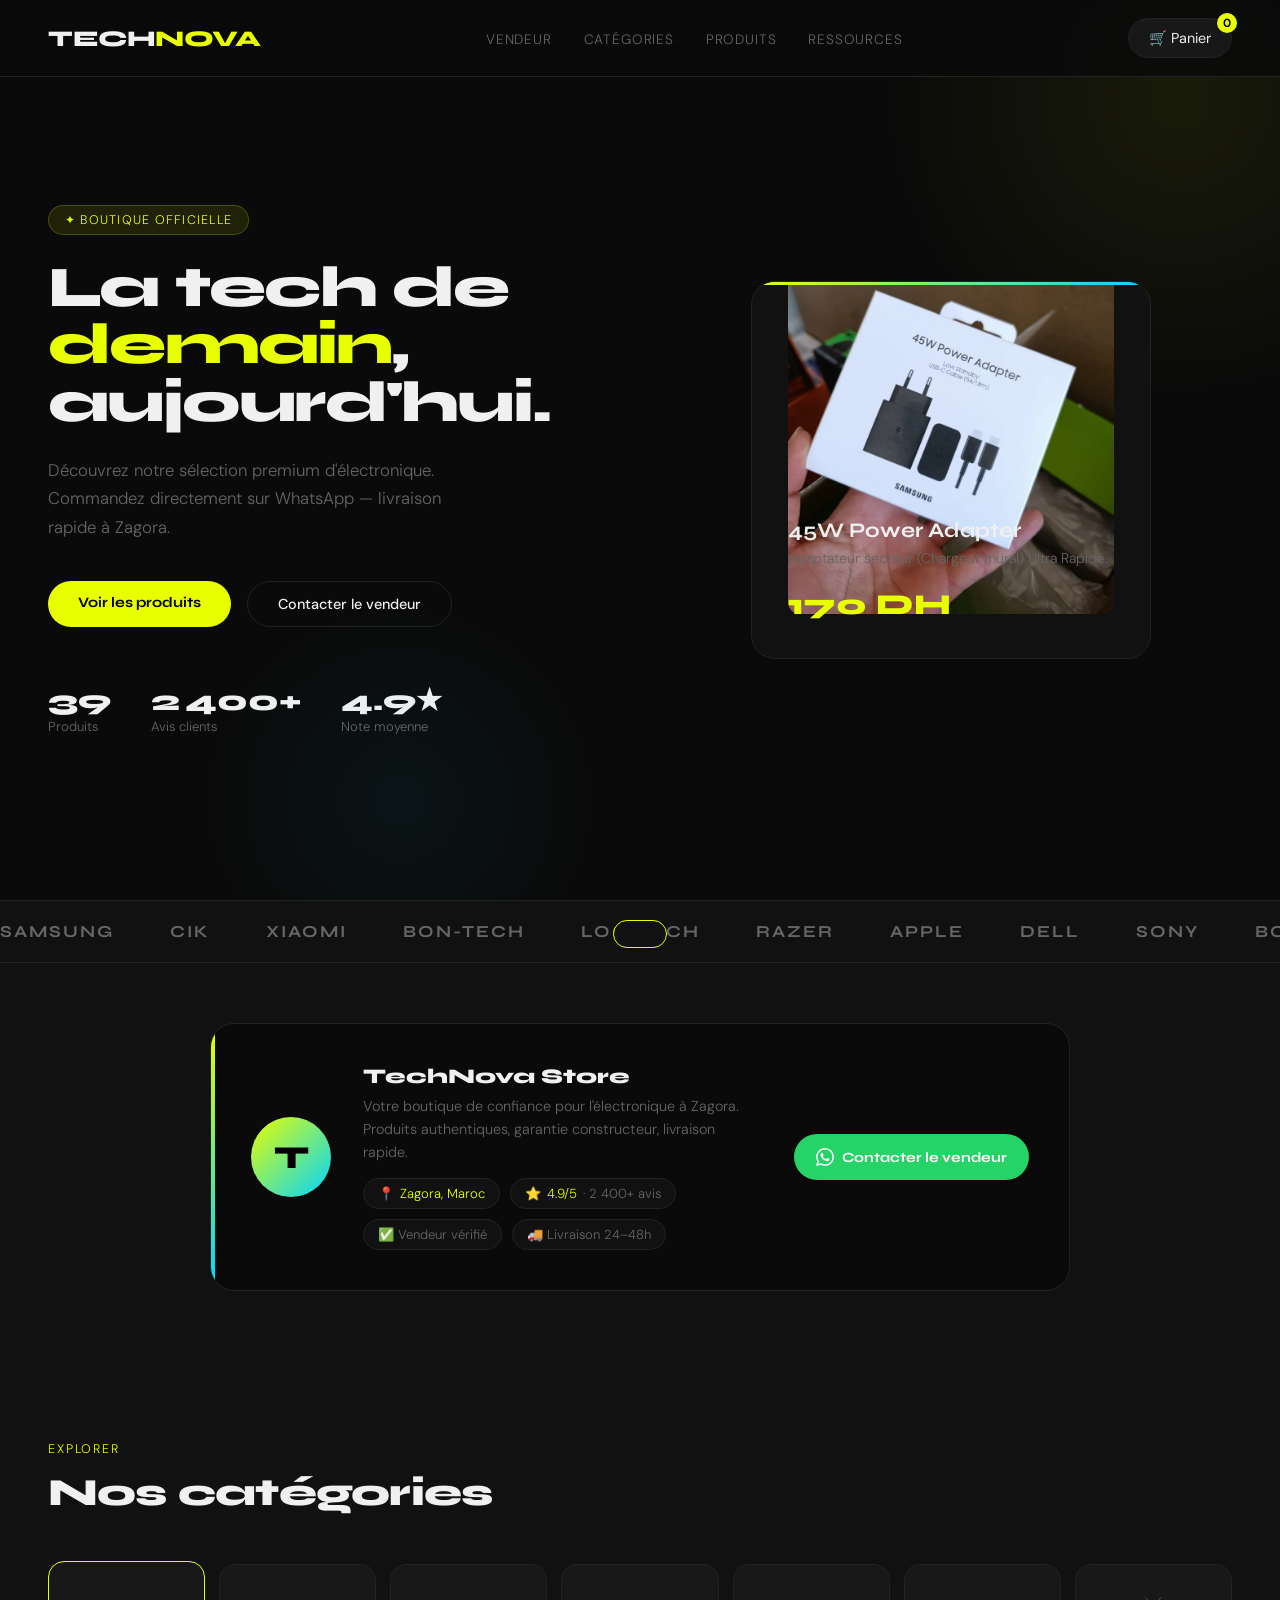
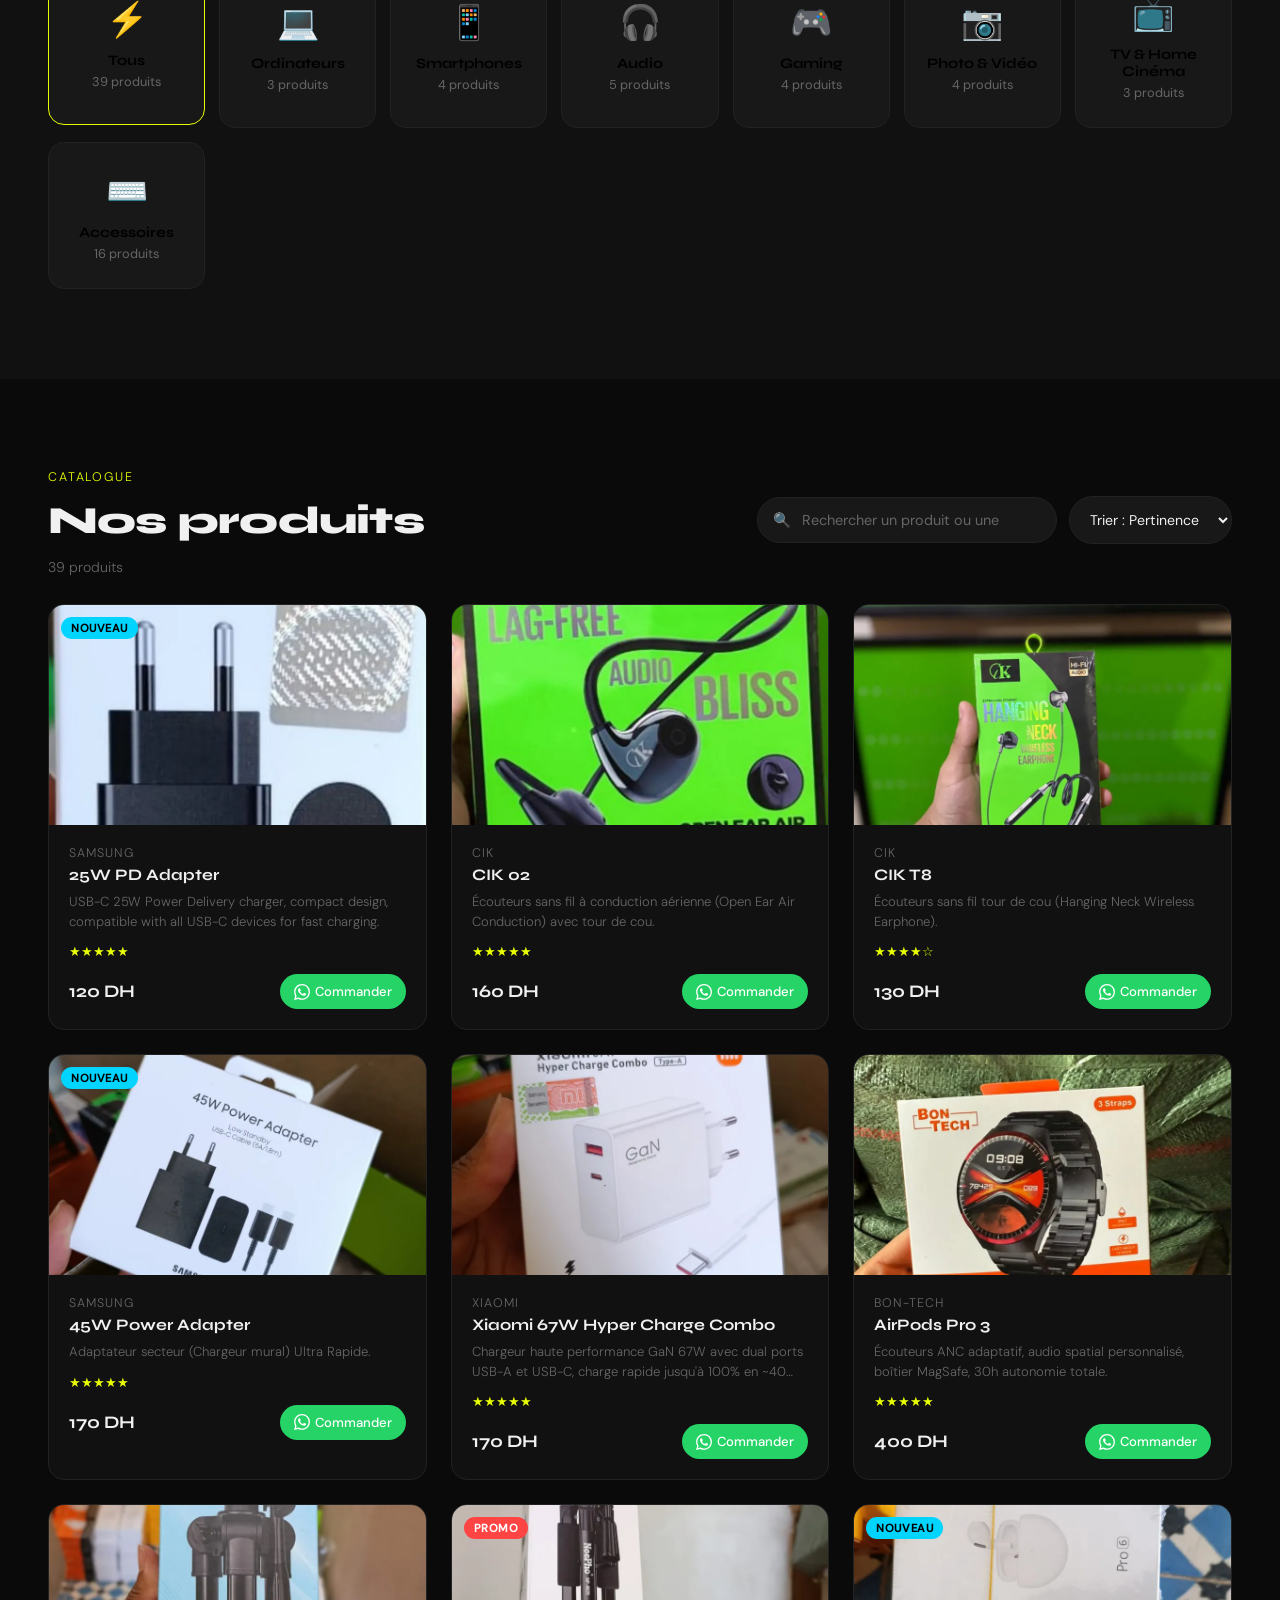
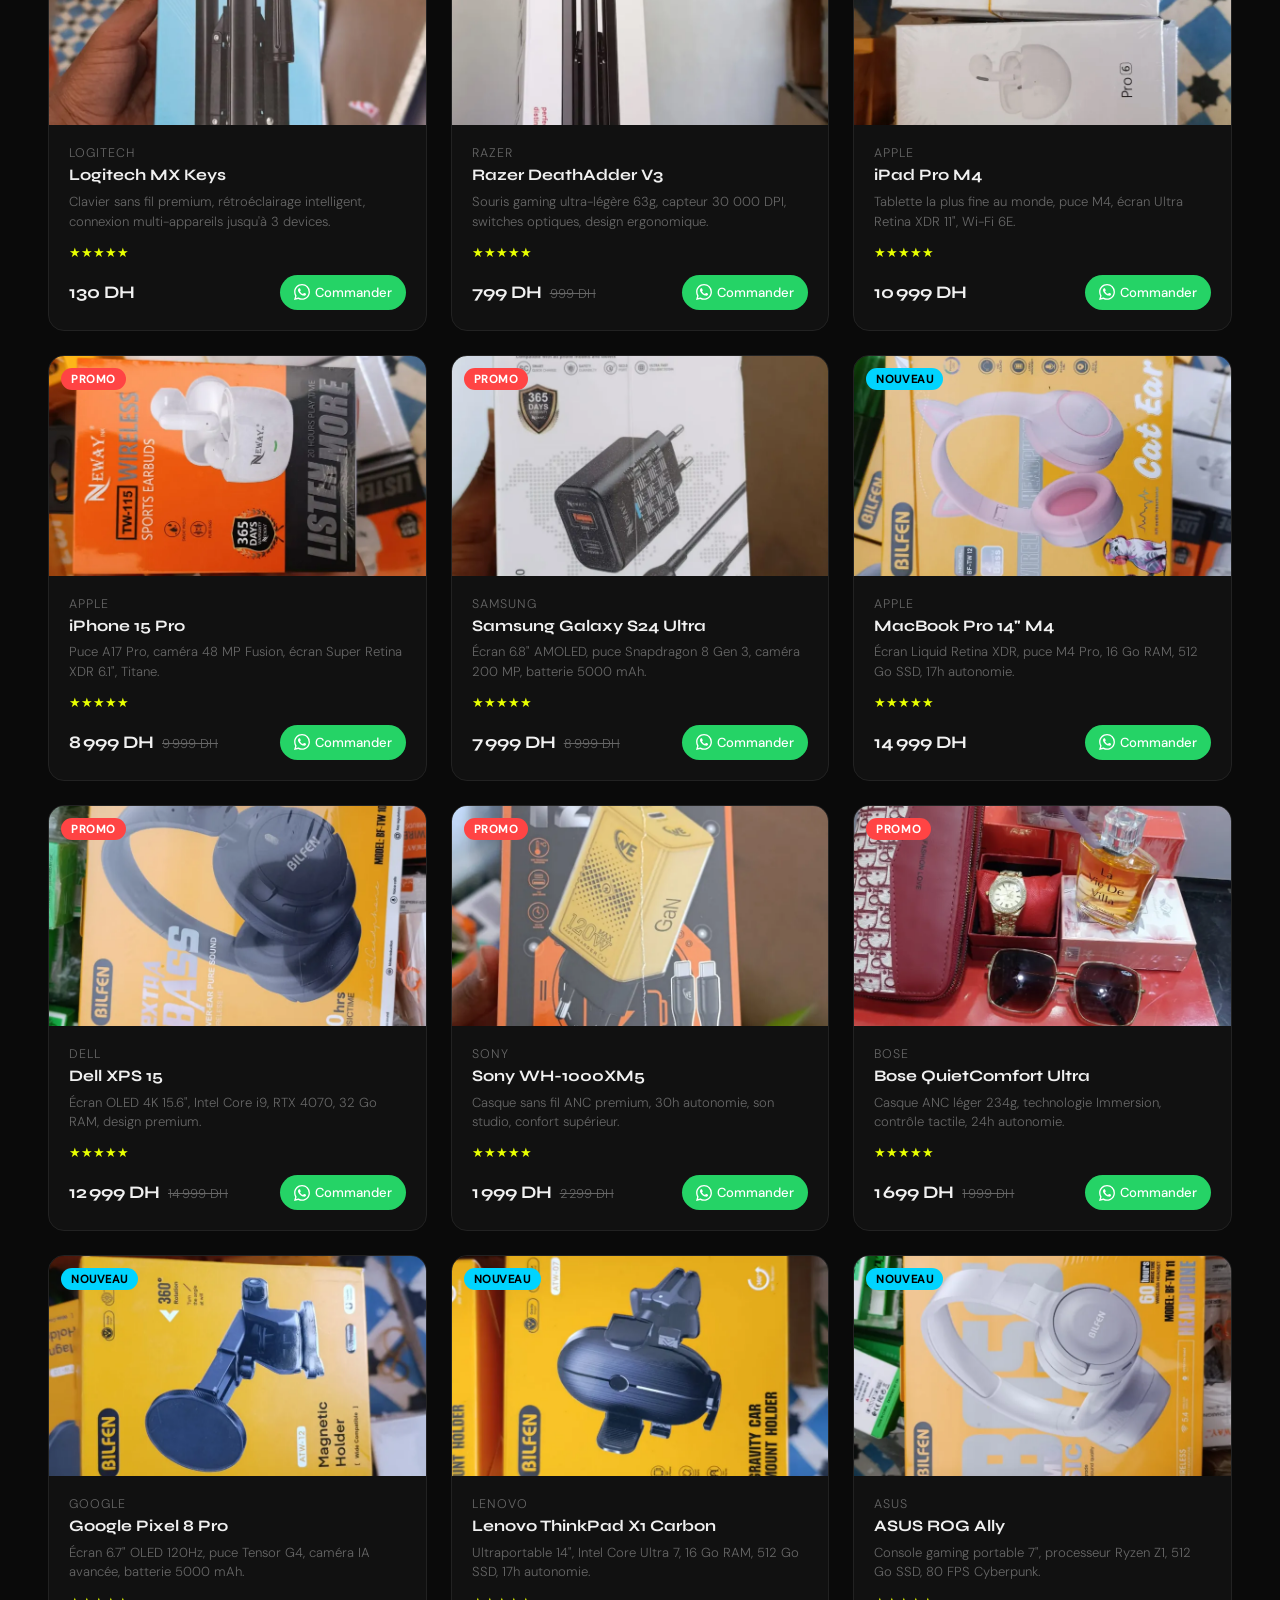
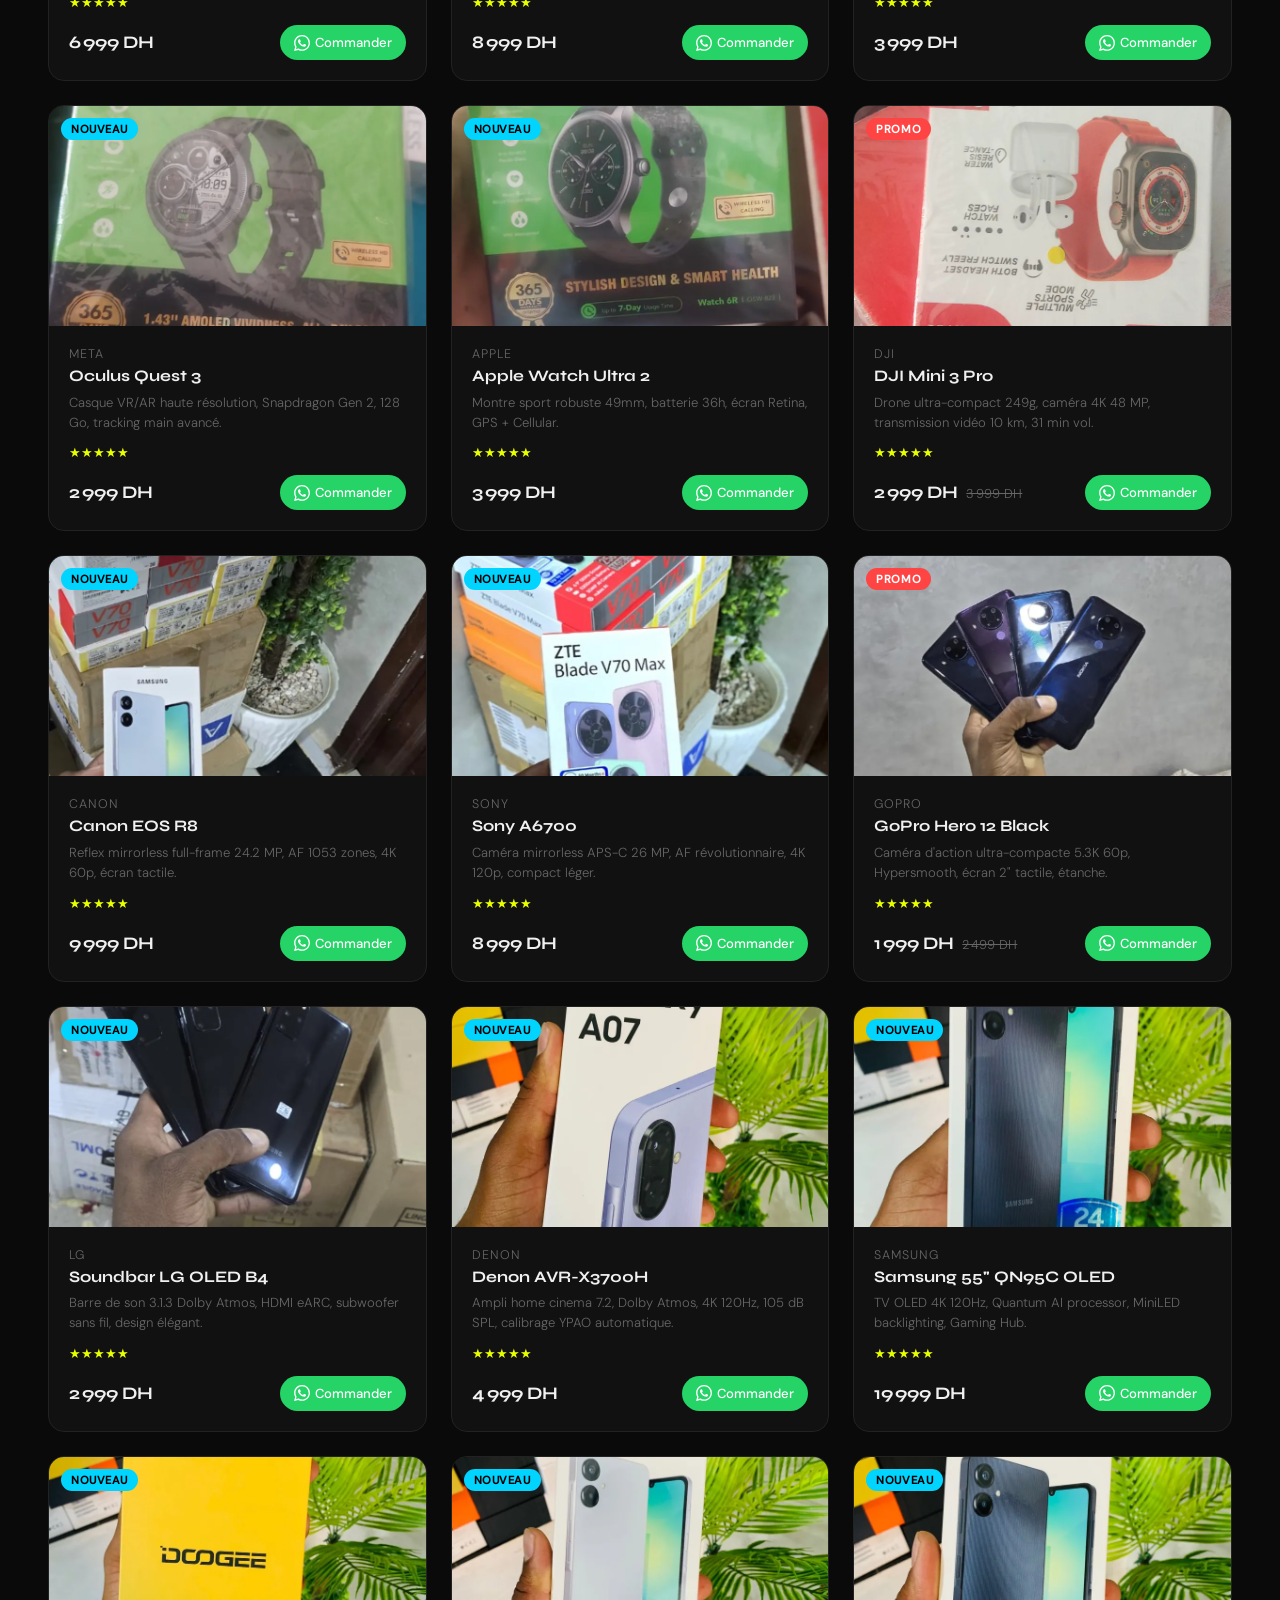
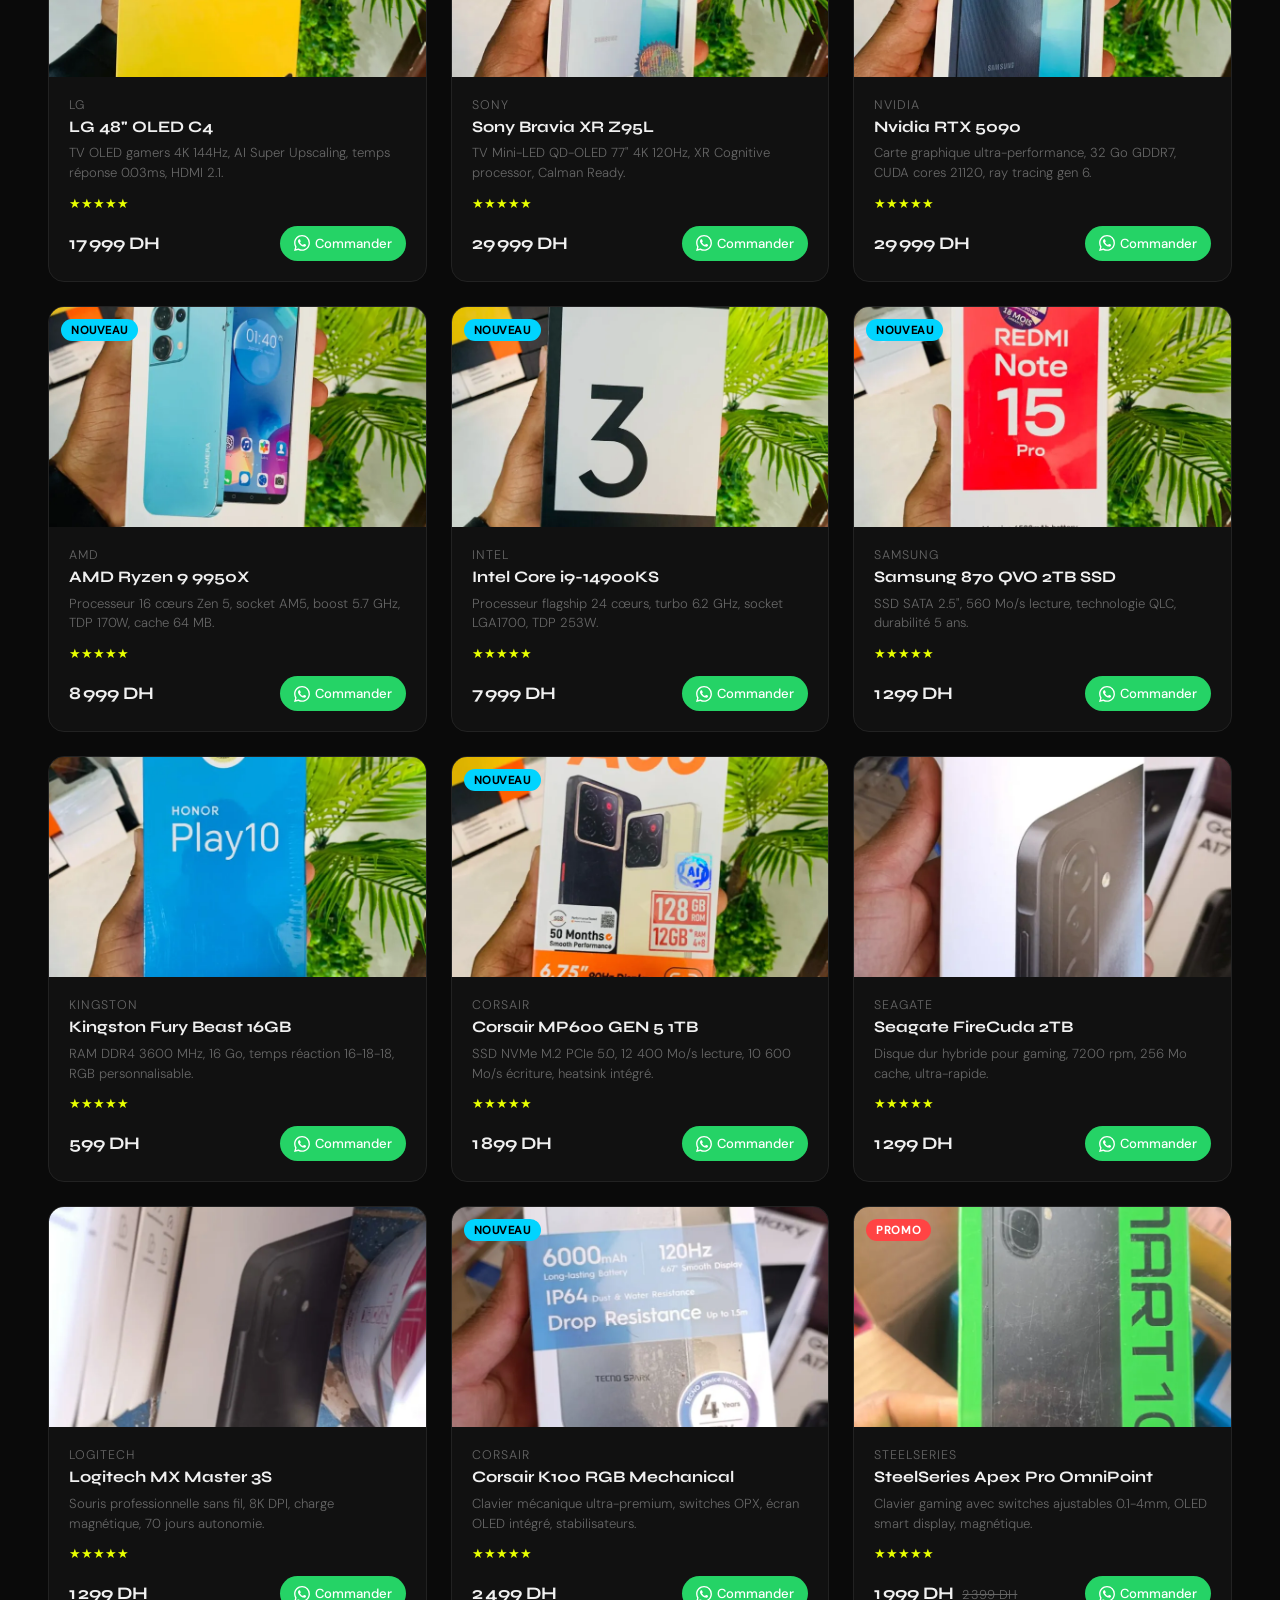
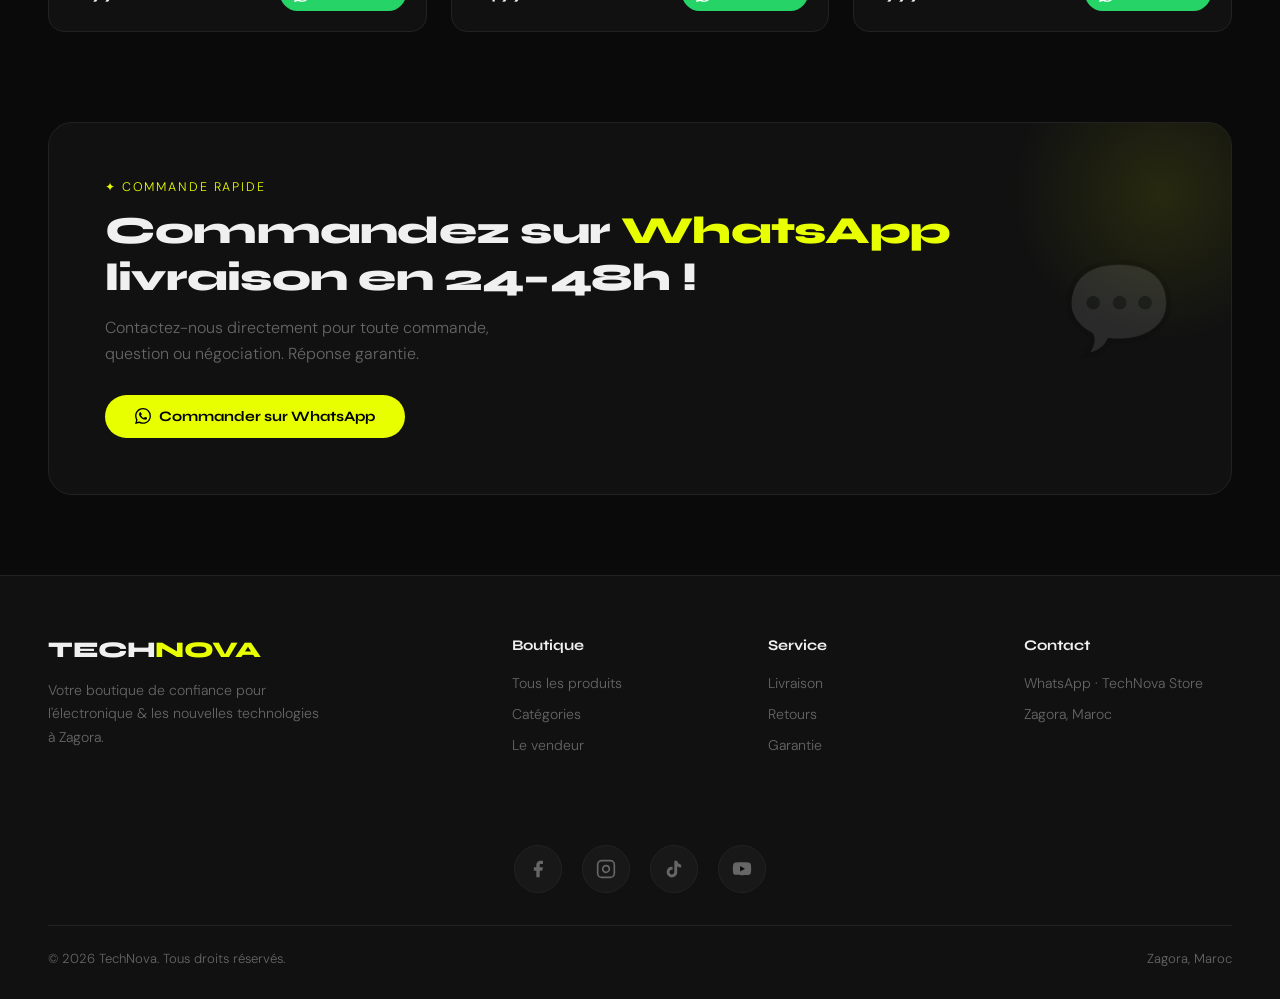
==== commit 127c681b: "ressours" ====
--- a/index.html
+++ b/index.html
@@ -3,6 +3,15 @@
 <head>
   <meta charset="UTF-8" />
   <meta name="viewport" content="width=device-width, initial-scale=1.0"/>
+  <!-- Google tag (gtag.js) -->
+  <script async src="https://www.googletagmanager.com/gtag/js?id=G-9ZNH8Y6276"></script>
+  <script>
+    window.dataLayer = window.dataLayer || [];
+    function gtag(){dataLayer.push(arguments);}
+    gtag('js', new Date());
+
+    gtag('config', 'G-9ZNH8Y6276');
+  </script>
   <title>TechNova — Électronique & Innovation à Zagora</title>
   <meta name="description" content="TechNova Store — boutique d'électronique à Zagora, Maroc. Smartphones, ordinateurs, audio, gaming, TV et accessoires. Commandez directement sur WhatsApp, livraison 24-48h." />
   <meta name="theme-color" content="#0a0a0a" />
@@ -12,8 +21,381 @@
   <meta property="og:description" content="Boutique d'électronique à Zagora, Maroc. Smartphones, ordinateurs, audio, gaming, TV et accessoires. Commandez sur WhatsApp, livraison 24-48h." />
   <meta property="og:image" content="img/4.jpeg" />
   <meta name="twitter:card" content="summary_large_image" />
-  <link href="https://fonts.googleapis.com/css2?family=Syne:wght@400;600;700;800&family=DM+Sans:wght@300;400;500&display=swap" rel="stylesheet"/>
-  <link rel="stylesheet" href="style.css">
+    <link rel="preload" as="font" type="font/woff2" href="fonts/syne-800.woff2" crossorigin />
+  <link rel="preload" as="image" href="img/webp/4.webp" type="image/webp" fetchpriority="high" />
+  <style>
+@font-face { font-family:'Syne'; font-style:normal; font-weight:400; font-display:swap; src:url('fonts/syne-400.woff2') format('woff2'); }
+@font-face { font-family:'Syne'; font-style:normal; font-weight:600; font-display:swap; src:url('fonts/syne-600.woff2') format('woff2'); }
+@font-face { font-family:'Syne'; font-style:normal; font-weight:700; font-display:swap; src:url('fonts/syne-700.woff2') format('woff2'); }
+@font-face { font-family:'Syne'; font-style:normal; font-weight:800; font-display:swap; src:url('fonts/syne-800.woff2') format('woff2'); }
+@font-face { font-family:'DM Sans'; font-style:normal; font-weight:300; font-display:swap; src:url('fonts/dm-sans-300.woff2') format('woff2'); }
+@font-face { font-family:'DM Sans'; font-style:normal; font-weight:400; font-display:swap; src:url('fonts/dm-sans-400.woff2') format('woff2'); }
+@font-face { font-family:'DM Sans'; font-style:normal; font-weight:500; font-display:swap; src:url('fonts/dm-sans-500.woff2') format('woff2'); }
+
+:root {
+  --bg: #0a0a0a;
+  --surface: #111111;
+  --surface2: #181818;
+  --border: #222222;
+  --accent: #e8ff00;
+  --accent2: #00d4ff;
+  --text: #f0f0f0;
+  --muted: #666666;
+  --green: #25D366;
+  --card-radius: 16px;
+}
+*, *::before, *::after { box-sizing: border-box; margin: 0; padding: 0; }
+html { scroll-behavior: smooth; }
+body { background: var(--bg); color: var(--text); font-family: 'DM Sans', sans-serif; font-weight: 300; overflow-x: hidden; }
+
+/* ── NAV ── */
+nav {
+  position: fixed; top: 0; left: 0; right: 0; z-index: 100;
+  display: flex; align-items: center; justify-content: space-between;
+  padding: 18px 48px;
+  background: rgba(10,10,10,0.9);
+  backdrop-filter: blur(20px);
+  border-bottom: 1px solid var(--border);
+}
+.logo { font-family: 'Syne', sans-serif; font-weight: 800; font-size: 1.4rem; letter-spacing: -0.02em; }
+.logo span { color: var(--accent); }
+.nav-links { display: flex; gap: 32px; list-style: none; }
+.nav-links a { color: var(--muted); text-decoration: none; font-size: 0.85rem; letter-spacing: 0.06em; text-transform: uppercase; transition: color .2s; }
+.nav-links a:hover { color: var(--text); }
+.nav-actions { display: flex; gap: 12px; align-items: center; }
+.cart-btn {
+  position: relative; background: var(--surface2);
+  border: 1px solid var(--border); color: var(--text);
+  padding: 10px 20px; border-radius: 40px; cursor: pointer;
+  font-family: 'DM Sans', sans-serif; font-size: 0.9rem;
+  transition: border-color .2s;
+}
+.cart-btn:hover { border-color: var(--accent); }
+.hamburger {
+  display: none;
+  background: var(--surface2); border: 1px solid var(--border); color: var(--text);
+  width: 44px; height: 44px; border-radius: 50%;
+  font-size: 1.2rem; cursor: pointer;
+  align-items: center; justify-content: center;
+}
+.hamburger:hover { border-color: var(--accent); }
+.cart-count {
+  position: absolute; top: -6px; right: -6px;
+  background: var(--accent); color: #000;
+  font-weight: 700; font-size: 0.7rem;
+  width: 20px; height: 20px; border-radius: 50%;
+  display: flex; align-items: center; justify-content: center;
+}
+
+/* ── HERO ── */
+.hero {
+  min-height: 100vh;
+  display: grid; grid-template-columns: 1fr 1fr;
+  align-items: center; padding: 120px 48px 80px; gap: 60px;
+  position: relative; overflow: hidden;
+}
+.hero::before { content: ''; position: absolute; top: -200px; right: -200px; width: 600px; height: 600px; background: radial-gradient(circle, rgba(232,255,0,0.07) 0%, transparent 70%); pointer-events: none; }
+.hero::after  { content: ''; position: absolute; bottom: -100px; left: 200px; width: 400px; height: 400px; background: radial-gradient(circle, rgba(0,212,255,0.05) 0%, transparent 70%); pointer-events: none; }
+.hero-tag { display: inline-block; background: rgba(232,255,0,0.1); color: var(--accent); padding: 6px 16px; border-radius: 40px; font-size: 0.78rem; letter-spacing: 0.1em; text-transform: uppercase; margin-bottom: 24px; border: 1px solid rgba(232,255,0,0.2); }
+.hero h1 { font-family: 'Syne', sans-serif; font-size: clamp(2.8rem, 4.5vw, 5rem); font-weight: 800; line-height: 1.0; letter-spacing: -0.03em; margin-bottom: 24px; }
+.hero h1 em { color: var(--accent); font-style: normal; }
+.hero p { color: var(--muted); font-size: 1.05rem; line-height: 1.7; max-width: 440px; margin-bottom: 40px; }
+.hero-cta { display: flex; gap: 16px; flex-wrap: wrap; }
+.btn-primary { background: var(--accent); color: #000; padding: 13px 30px; border-radius: 40px; font-family: 'Syne', sans-serif; font-weight: 700; font-size: 0.9rem; cursor: pointer; border: none; transition: transform .2s, box-shadow .2s; text-decoration: none; display: inline-block; }
+.btn-primary:hover { transform: translateY(-2px); box-shadow: 0 8px 32px rgba(232,255,0,0.25); }
+.btn-ghost { background: transparent; color: var(--text); padding: 13px 30px; border-radius: 40px; font-family: 'DM Sans', sans-serif; font-weight: 500; font-size: 0.9rem; cursor: pointer; border: 1px solid var(--border); transition: border-color .2s; text-decoration: none; display: inline-block; }
+.btn-ghost:hover { border-color: var(--text); }
+.stats-row { display: flex; gap: 40px; margin-top: 56px; }
+.stat-num { font-family: 'Syne', sans-serif; font-size: 1.8rem; font-weight: 800; }
+.stat-label { color: var(--muted); font-size: 0.82rem; }
+.hero-visual { display: flex; justify-content: center; }
+.product-showcase { width: 100%; max-width: 400px; background: var(--surface); border: 1px solid var(--border); border-radius: 24px; padding: 36px; position: relative; overflow: hidden; }
+.product-showcase::before { content: ''; position: absolute; top: 0; left: 0; right: 0; height: 3px; background: linear-gradient(90deg, var(--accent), var(--accent2)); }
+.showcase-img { width: 100%; height: 180px; object-fit: cover; border-radius: 12px; margin-bottom: 20px; }
+.showcase-img-placeholder { width: 100%; height: 180px; background: var(--surface2); border-radius: 12px; display: flex; align-items: center; justify-content: center; font-size: 72px; margin-bottom: 20px; }
+
+/* ── SELLER CARD ── */
+.seller-section { padding: 60px 48px; background: var(--surface); }
+.seller-card {
+  max-width: 860px; margin: 0 auto;
+  background: var(--bg); border: 1px solid var(--border);
+  border-radius: 24px; padding: 40px;
+  display: grid; grid-template-columns: auto 1fr auto;
+  align-items: center; gap: 32px;
+  position: relative; overflow: hidden;
+}
+.seller-card::before { content: ''; position: absolute; left: 0; top: 0; bottom: 0; width: 4px; background: linear-gradient(180deg, var(--accent), var(--accent2)); }
+.seller-avatar {
+  width: 80px; height: 80px; border-radius: 50%;
+  background: linear-gradient(135deg, var(--accent), var(--accent2));
+  display: flex; align-items: center; justify-content: center;
+  font-size: 2rem; font-weight: 800; font-family: 'Syne', sans-serif;
+  color: #000; flex-shrink: 0; overflow: hidden;
+}
+.seller-avatar img { width: 100%; height: 100%; object-fit: cover; }
+.seller-info h3 { font-family: 'Syne', sans-serif; font-weight: 800; font-size: 1.3rem; margin-bottom: 6px; }
+.seller-info p { color: var(--muted); font-size: 0.9rem; line-height: 1.6; }
+.seller-meta { display: flex; flex-wrap: wrap; gap: 10px; margin-top: 14px; }
+.seller-badge { display: flex; align-items: center; gap: 6px; background: var(--surface); border: 1px solid var(--border); padding: 6px 14px; border-radius: 30px; font-size: 0.82rem; color: var(--muted); }
+.seller-badge span { color: var(--accent); }
+.seller-wa-btn {
+  background: var(--green); color: #fff;
+  padding: 14px 22px; border-radius: 40px; border: none;
+  font-family: 'Syne', sans-serif; font-weight: 700; font-size: 0.88rem;
+  cursor: pointer; display: flex; align-items: center; gap: 8px;
+  white-space: nowrap; transition: transform .2s, box-shadow .2s;
+  text-decoration: none;
+}
+.seller-wa-btn:hover { transform: translateY(-2px); box-shadow: 0 8px 24px rgba(37,211,102,0.3); }
+
+/* ── SECTIONS ── */
+section.main-section { padding: 90px 48px; }
+.section-label { color: var(--accent); font-size: 0.78rem; letter-spacing: 0.15em; text-transform: uppercase; margin-bottom: 12px; }
+.section-title { font-family: 'Syne', sans-serif; font-size: clamp(1.8rem, 3vw, 2.8rem); font-weight: 800; letter-spacing: -0.02em; margin-bottom: 48px; }
+
+/* ── CATEGORIES ── */
+.cat-grid { display: grid; grid-template-columns: repeat(auto-fit, minmax(140px, 1fr)); gap: 14px; }
+.cat-card { background: var(--surface2); border: 1px solid var(--border); border-radius: var(--card-radius); padding: 26px 18px; cursor: pointer; transition: border-color .2s, transform .2s; text-align: center; font-family: inherit; }
+.cat-card:hover, .cat-card.active { border-color: var(--accent); transform: translateY(-3px); }
+.cat-icon { font-size: 34px; margin-bottom: 10px; }
+.cat-name { font-family: 'Syne', sans-serif; font-weight: 700; font-size: 0.9rem; margin-bottom: 4px; }
+.cat-count { color: var(--muted); font-size: 0.8rem; }
+
+/* ── SEARCH BAR ── */
+.search-wrap { position: relative; display: flex; align-items: center; }
+.search-icon { position: absolute; left: 16px; font-size: 0.9rem; opacity: 0.7; pointer-events: none; }
+.search-input {
+  background: var(--surface2); border: 1px solid var(--border); color: var(--text);
+  border-radius: 40px; padding: 13px 40px 13px 44px; font-size: 0.9rem;
+  font-family: 'DM Sans', sans-serif; width: 300px; max-width: 100%;
+  transition: border-color .2s, width .25s;
+}
+.search-input::placeholder { color: var(--muted); }
+.search-input:focus { outline: none; border-color: var(--accent); width: 340px; }
+.search-clear {
+  position: absolute; right: 10px; background: var(--surface); border: 1px solid var(--border);
+  color: var(--muted); width: 26px; height: 26px; border-radius: 50%;
+  cursor: pointer; font-size: 0.72rem; display: none; align-items: center; justify-content: center;
+}
+.search-clear:hover { color: var(--text); border-color: var(--accent); }
+.sort-select {
+  background: var(--surface2); border: 1px solid var(--border); color: var(--text);
+  border-radius: 40px; padding: 13px 16px; font-size: 0.88rem;
+  font-family: 'DM Sans', sans-serif; cursor: pointer; transition: border-color .2s;
+}
+.sort-select:focus { outline: none; border-color: var(--accent); }
+.sort-select option { background: var(--surface2); color: var(--text); }
+.no-results { grid-column: 1 / -1; text-align: center; padding: 80px 20px; color: var(--muted); font-size: 1rem; }
+
+/* ── PRODUCTS GRID ── */
+.products-grid { display: grid; grid-template-columns: repeat(3, 1fr); gap: 24px; }
+
+/* ── PRODUCT CARD ── */
+.product-card { background: var(--surface); border: 1px solid var(--border); border-radius: var(--card-radius); overflow: hidden; transition: transform .25s, box-shadow .25s; cursor: pointer; }
+.product-card:hover { transform: translateY(-6px); border-color: var(--accent); box-shadow: 0 0 0 1px rgba(232,255,0,0.35), 0 0 26px rgba(232,255,0,0.16), 0 0 52px rgba(0,212,255,0.10), 0 24px 60px rgba(0,0,0,0.55); }
+.product-img-wrap { position: relative; height: 220px; background: var(--surface2); overflow: hidden; }
+.product-img-wrap picture { display: block; width: 100%; height: 100%; }
+.product-img-wrap img { width: 100%; height: 100%; object-fit: cover; transition: transform .4s; }
+.product-card:hover .product-img-wrap img { transform: scale(1.05); }
+.product-img-placeholder { width: 100%; height: 100%; display: flex; align-items: center; justify-content: center; font-size: 64px; }
+.badge { position: absolute; top: 12px; left: 12px; font-size: 0.7rem; font-weight: 700; letter-spacing: 0.05em; padding: 4px 10px; border-radius: 20px; text-transform: uppercase; }
+.badge.new  { background: var(--accent2); color: #000; }
+.badge.sale { background: #ff4444; color: #fff; }
+.quick-view-btn { position: absolute; bottom: 12px; right: 12px; background: rgba(10,10,10,0.85); border: 1px solid var(--border); color: var(--text); padding: 7px 14px; border-radius: 30px; font-size: 0.78rem; cursor: pointer; opacity: 0; transition: opacity .2s; }
+.product-card:hover .quick-view-btn { opacity: 1; }
+.product-body { padding: 20px; }
+.product-brand { color: var(--muted); font-size: 0.78rem; text-transform: uppercase; letter-spacing: 0.08em; margin-bottom: 4px; }
+.product-name { font-family: 'Syne', sans-serif; font-weight: 700; font-size: 1rem; margin-bottom: 6px; line-height: 1.3; }
+.product-desc { color: var(--muted); font-size: 0.82rem; margin-bottom: 12px; line-height: 1.5; display: -webkit-box; -webkit-line-clamp: 2; -webkit-box-orient: vertical; overflow: hidden; }
+.product-rating { color: var(--accent); font-size: 0.82rem; margin-bottom: 14px; }
+.product-footer { display: flex; align-items: center; justify-content: space-between; gap: 8px; }
+.price-wrap { display: flex; align-items: baseline; gap: 8px; flex-wrap: wrap; }
+.product-price { font-family: 'Syne', sans-serif; font-weight: 700; font-size: 1.1rem; }
+.product-old { color: var(--muted); text-decoration: line-through; font-size: 0.8rem; }
+.wa-order-btn { background: var(--green); color: #fff; border: none; padding: 9px 14px; border-radius: 30px; cursor: pointer; font-size: 0.82rem; font-family: 'DM Sans', sans-serif; font-weight: 500; display: flex; align-items: center; gap: 5px; transition: transform .15s, box-shadow .15s; white-space: nowrap; flex-shrink: 0; }
+.wa-order-btn:hover { transform: translateY(-1px); box-shadow: 0 4px 16px rgba(37,211,102,0.35); }
+
+/* ── PRODUCT MODAL ── */
+.modal-overlay { position: fixed; inset: 0; background: rgba(0,0,0,0.82); z-index: 300; opacity: 0; pointer-events: none; transition: opacity .3s; display: flex; align-items: center; justify-content: center; padding: 24px; }
+.modal-overlay.open { opacity: 1; pointer-events: all; }
+.modal { background: var(--surface); border: 1px solid var(--border); border-radius: 24px; max-width: 780px; width: 100%; max-height: 90vh; overflow-y: auto; transform: scale(0.92) translateY(20px); transition: transform .3s cubic-bezier(.4,0,.2,1); position: relative; }
+.modal-overlay.open .modal { transform: scale(1) translateY(0); }
+.modal-img { width: 100%; height: 320px; object-fit: cover; border-radius: 24px 24px 0 0; display: block; }
+.modal-img-wrap picture { display: block; }
+.modal-img-placeholder { width: 100%; height: 320px; background: var(--surface2); border-radius: 24px 24px 0 0; display: flex; align-items: center; justify-content: center; font-size: 96px; }
+.modal-body { padding: 32px; }
+.modal-brand { color: var(--muted); font-size: 0.82rem; text-transform: uppercase; letter-spacing: 0.1em; margin-bottom: 8px; }
+.modal-name { font-family: 'Syne', sans-serif; font-size: 1.8rem; font-weight: 800; letter-spacing: -0.02em; margin-bottom: 12px; }
+.modal-desc { color: var(--muted); line-height: 1.7; margin-bottom: 24px; font-size: 0.95rem; }
+.modal-price-row { display: flex; align-items: center; gap: 16px; margin-bottom: 28px; flex-wrap: wrap; }
+.modal-price { font-family: 'Syne', sans-serif; font-size: 2rem; font-weight: 800; color: var(--accent); }
+.modal-old { color: var(--muted); text-decoration: line-through; font-size: 1.1rem; }
+.modal-actions { display: flex; gap: 12px; flex-wrap: wrap; }
+.modal-wa-btn { background: var(--green); color: #fff; border: none; padding: 14px 26px; border-radius: 40px; cursor: pointer; font-family: 'Syne', sans-serif; font-weight: 700; font-size: 0.92rem; display: flex; align-items: center; gap: 8px; transition: transform .2s, box-shadow .2s; }
+.modal-wa-btn:hover { transform: translateY(-2px); box-shadow: 0 8px 24px rgba(37,211,102,0.35); }
+.modal-close { position: absolute; top: 16px; right: 16px; background: rgba(10,10,10,0.75); border: 1px solid var(--border); color: var(--text); width: 38px; height: 38px; border-radius: 50%; cursor: pointer; font-size: 1rem; display: flex; align-items: center; justify-content: center; z-index: 1; }
+.modal-specs { margin-top: 24px; padding-top: 24px; border-top: 1px solid var(--border); }
+.modal-specs h4 { font-family: 'Syne', sans-serif; font-weight: 700; margin-bottom: 14px; }
+.specs-grid { display: grid; grid-template-columns: 1fr 1fr; gap: 10px; }
+.spec-item { background: var(--surface2); border-radius: 10px; padding: 12px 16px; }
+.spec-key { color: var(--muted); font-size: 0.76rem; text-transform: uppercase; letter-spacing: 0.06em; margin-bottom: 3px; }
+.spec-val { font-size: 0.9rem; font-weight: 500; }
+
+/* ── PROMO BANNER ── */
+.promo-banner { margin: 0 48px 80px; background: var(--surface); border: 1px solid var(--border); border-radius: 24px; padding: 56px; display: grid; grid-template-columns: 1fr auto; align-items: center; gap: 40px; position: relative; overflow: hidden; }
+.promo-banner::before { content: ''; position: absolute; right: -80px; top: -80px; width: 300px; height: 300px; background: radial-gradient(circle, rgba(232,255,0,0.1), transparent 70%); pointer-events: none; }
+.promo-tag { color: var(--accent); font-size: 0.78rem; letter-spacing: 0.15em; text-transform: uppercase; margin-bottom: 12px; }
+.promo-title { font-family: 'Syne', sans-serif; font-size: clamp(1.8rem, 3vw, 2.4rem); font-weight: 800; letter-spacing: -0.02em; margin-bottom: 14px; }
+.promo-title em { color: var(--accent); font-style: normal; }
+.promo-sub { color: var(--muted); max-width: 400px; line-height: 1.6; margin-bottom: 28px; }
+
+/* ── CART DRAWER ── */
+.cart-overlay { position: fixed; inset: 0; background: rgba(0,0,0,0.7); z-index: 200; opacity: 0; pointer-events: none; transition: opacity .3s; }
+.cart-overlay.open { opacity: 1; pointer-events: all; }
+.cart-drawer { position: fixed; top: 0; right: 0; bottom: 0; width: 400px; background: var(--surface); border-left: 1px solid var(--border); z-index: 201; padding: 32px; display: flex; flex-direction: column; transform: translateX(100%); transition: transform .3s cubic-bezier(.4,0,.2,1); }
+.cart-drawer.open { transform: translateX(0); }
+.cart-header { display: flex; justify-content: space-between; align-items: center; margin-bottom: 28px; }
+.cart-header h2 { font-family: 'Syne', sans-serif; font-size: 1.3rem; font-weight: 800; }
+.close-btn { background: var(--surface2); border: 1px solid var(--border); color: var(--text); width: 36px; height: 36px; border-radius: 50%; cursor: pointer; font-size: 1rem; }
+.cart-items { flex: 1; overflow-y: auto; }
+.cart-item { display: flex; gap: 14px; padding: 14px 0; border-bottom: 1px solid var(--border); align-items: center; }
+.cart-item-img { width: 56px; height: 56px; border-radius: 10px; background: var(--surface2); overflow: hidden; flex-shrink: 0; display: flex; align-items: center; justify-content: center; font-size: 28px; }
+.cart-item-img img { width: 100%; height: 100%; object-fit: cover; }
+.cart-item-info { flex: 1; min-width: 0; }
+.cart-item-name { font-family: 'Syne', sans-serif; font-weight: 600; font-size: 0.88rem; margin-bottom: 3px; white-space: nowrap; overflow: hidden; text-overflow: ellipsis; }
+.cart-item-price { color: var(--accent); font-weight: 600; font-size: 0.88rem; }
+.cart-item-qty { display: flex; align-items: center; gap: 8px; margin-top: 6px; }
+.qty-btn { background: var(--surface); border: 1px solid var(--border); color: var(--text); width: 24px; height: 24px; border-radius: 6px; cursor: pointer; font-size: 0.8rem; }
+.qty-num { font-size: 0.82rem; min-width: 18px; text-align: center; }
+.remove-btn { background: none; border: none; color: var(--muted); cursor: pointer; font-size: 1rem; transition: color .2s; flex-shrink: 0; }
+.remove-btn:hover { color: #ff4444; }
+.cart-footer { margin-top: 20px; }
+.cart-total { display: flex; justify-content: space-between; padding: 16px 0; border-top: 1px solid var(--border); margin-bottom: 12px; }
+.cart-total span:last-child { font-family: 'Syne', sans-serif; font-weight: 800; font-size: 1.2rem; color: var(--accent); }
+.cart-wa-btn { width: 100%; background: var(--green); color: #fff; border: none; padding: 14px; border-radius: 40px; font-family: 'Syne', sans-serif; font-weight: 700; font-size: 0.95rem; cursor: pointer; display: flex; align-items: center; justify-content: center; gap: 8px; transition: transform .2s, box-shadow .2s; }
+.cart-wa-btn:hover { transform: translateY(-2px); box-shadow: 0 6px 20px rgba(37,211,102,0.3); }
+.empty-cart { text-align: center; padding: 60px 0; color: var(--muted); }
+.empty-cart .empty-icon { font-size: 48px; margin-bottom: 16px; }
+
+/* ── FOOTER ── */
+footer { background: var(--surface); border-top: 1px solid var(--border); padding: 60px 48px 32px; }
+.footer-grid { display: grid; grid-template-columns: 2fr 1fr 1fr 1fr; gap: 48px; margin-bottom: 48px; }
+.footer-brand p { color: var(--muted); font-size: 0.88rem; line-height: 1.7; margin-top: 16px; max-width: 280px; }
+.footer-col h4 { font-family: 'Syne', sans-serif; font-weight: 700; font-size: 0.92rem; margin-bottom: 18px; }
+.footer-col ul { list-style: none; }
+.footer-col li { margin-bottom: 10px; }
+.footer-col a { color: var(--muted); text-decoration: none; font-size: 0.88rem; transition: color .2s; }
+.footer-col a:hover { color: var(--text); }
+.footer-bottom { border-top: 1px solid var(--border); padding-top: 24px; display: flex; justify-content: space-between; align-items: center; }
+.footer-bottom p { color: var(--muted); font-size: 0.82rem; }
+
+/* ── FOOTER SOCIAL ICONS ── */
+.footer-social {
+  display: flex;
+  justify-content: center;
+  align-items: center;
+  gap: 20px;
+  padding: 32px 0;
+  margin-top: 8px;
+}
+.social-icon {
+  display: flex;
+  align-items: center;
+  justify-content: center;
+  width: 48px;
+  height: 48px;
+  border-radius: 50%;
+  background: var(--surface2);
+  border: 1px solid var(--border);
+  color: var(--muted);
+  transition: all 0.3s ease;
+}
+.social-icon svg {
+  width: 20px;
+  height: 20px;
+}
+.social-icon:hover {
+  background: var(--accent);
+  border-color: var(--accent);
+  color: #000;
+  transform: translateY(-4px);
+  box-shadow: 0 8px 24px rgba(232, 255, 0, 0.25);
+}
+
+/* ── TOAST ── */
+.toast { position: fixed; bottom: 32px; left: 50%; transform: translateX(-50%) translateY(80px); background: var(--surface); border: 1px solid var(--accent); color: var(--text); padding: 13px 26px; border-radius: 40px; font-size: 0.88rem; z-index: 400; transition: transform .3s cubic-bezier(.4,0,.2,1); white-space: nowrap; }
+.toast.show { transform: translateX(-50%) translateY(0); }
+
+@keyframes fadeUp { from { opacity: 0; transform: translateY(30px); } to { opacity: 1; transform: translateY(0); } }
+
+/* ── SCROLL REVEAL ── */
+.reveal { opacity: 0; transform: translateY(28px); transition: opacity .6s ease, transform .6s ease; }
+.reveal.visible { opacity: 1; transform: translateY(0); }
+
+/* ── MARQUEE ── */
+.marquee { overflow: hidden; background: var(--surface); border-block: 1px solid var(--border); padding: 20px 0; }
+.marquee-track { display: flex; gap: 56px; width: max-content; animation: marquee 28s linear infinite; }
+.marquee-track span { font-family: 'Syne', sans-serif; font-weight: 700; font-size: 1.05rem; letter-spacing: 0.12em; text-transform: uppercase; color: var(--muted); white-space: nowrap; }
+.marquee:hover .marquee-track { animation-play-state: paused; }
+@keyframes marquee { to { transform: translateX(-50%); } }
+
+/* ── SHINE SWEEP ── */
+.btn-primary, .wa-order-btn, .modal-wa-btn, .cart-wa-btn, .seller-wa-btn {
+  position: relative; overflow: hidden;
+}
+.btn-primary::after, .wa-order-btn::after, .modal-wa-btn::after, .cart-wa-btn::after, .seller-wa-btn::after {
+  content: ''; position: absolute; top: 0; left: -75%; width: 50%; height: 100%;
+  background: linear-gradient(100deg, transparent, rgba(255,255,255,0.35), transparent);
+  transform: skewX(-20deg); pointer-events: none;
+}
+.btn-primary:hover::after, .wa-order-btn:hover::after, .modal-wa-btn:hover::after, .cart-wa-btn:hover::after, .seller-wa-btn:hover::after {
+  animation: shine .85s ease;
+}
+@keyframes shine { from { left: -75%; } to { left: 130%; } }
+
+@media (prefers-reduced-motion: reduce) {
+  .reveal, .marquee-track { opacity: 1; transform: none; animation: none; transition: none; }
+  *, *::before, *::after { animation-duration: .01ms !important; transition-duration: .01ms !important; }
+}
+
+/* ── MOBILE ── */
+@media (max-width: 900px) {
+  nav { padding: 16px 20px; }
+  .hamburger { display: flex; }
+  .nav-links {
+    display: flex; flex-direction: column; align-items: center;
+    position: absolute; top: 100%; left: 0; right: 0;
+    background: rgba(10,10,10,0.97);
+    backdrop-filter: blur(20px);
+    padding: 28px 20px; gap: 24px;
+    border-bottom: 1px solid var(--border);
+    transform: translateY(-120%); opacity: 0; visibility: hidden;
+    transition: transform .35s cubic-bezier(.4,0,.2,1), opacity .35s, visibility .35s;
+  }
+  .nav-links.open { transform: translateY(0); opacity: 1; visibility: visible; }
+  .nav-links a { font-size: 1rem; }
+  .hero { grid-template-columns: 1fr; padding: 100px 20px 60px; }
+  .hero-visual { display: none; }
+  section.main-section { padding: 60px 20px; }
+  .seller-section { padding: 40px 20px; }
+  .seller-card { grid-template-columns: 1fr; text-align: center; padding: 28px 20px; }
+  .seller-card::before { display: none; }
+  .seller-avatar { margin: 0 auto; }
+  .cat-grid { grid-template-columns: repeat(3, 1fr); }
+  .products-grid { grid-template-columns: repeat(2, 1fr); gap: 14px; }
+  .search-wrap { width: 100%; }
+  .search-input, .search-input:focus { width: 100%; }
+  .sort-select { flex: 1; min-width: 0; }
+  .promo-banner { margin: 0 20px 60px; padding: 36px 28px; grid-template-columns: 1fr; }
+  footer { padding: 48px 20px 24px; }
+  .footer-grid { grid-template-columns: 1fr 1fr; gap: 28px; }
+  .cart-drawer { width: 100%; }
+  .specs-grid { grid-template-columns: 1fr; }
+}
+@media (max-width: 560px) {
+  .cat-grid { grid-template-columns: repeat(2, 1fr); }
+  .products-grid { grid-template-columns: 1fr; }
+}</style>
 </head>
 <body>
 
@@ -24,6 +406,7 @@
     <li><a href="#vendeur" onclick="closeMenu()">Vendeur</a></li>
     <li><a href="#categories" onclick="closeMenu()">Catégories</a></li>
     <li><a href="#products" onclick="closeMenu()">Produits</a></li>
+    <li><a href="ressources.html">Ressources</a></li>
   </ul>
   <div class="nav-actions">
     <button type="button" class="cart-btn" onclick="openCart()">
@@ -35,7 +418,7 @@
 
 <!-- ══ HERO ══ -->
 <section class="hero">
-  <div style="animation:fadeUp .8s ease both;">
+  <div>
     <div class="hero-tag">✦ Boutique officielle</div>
     <h1>La tech de<br/><em>demain</em>,<br/>aujourd'hui.</h1>
     <p>Découvrez notre sélection premium d'électronique. Commandez directement sur WhatsApp — livraison rapide à Zagora.</p>
@@ -188,7 +571,7 @@
 <div class="toast" id="toast"></div>
 
 <!-- ══════════════════════════════════════ SCRIPT ══ -->
-<script src="produits.js"></script>
-<script src="script.js"></script>
+<script src="produits.js" defer></script>
+<script src="script.js" defer></script>
 </body>
 </html>
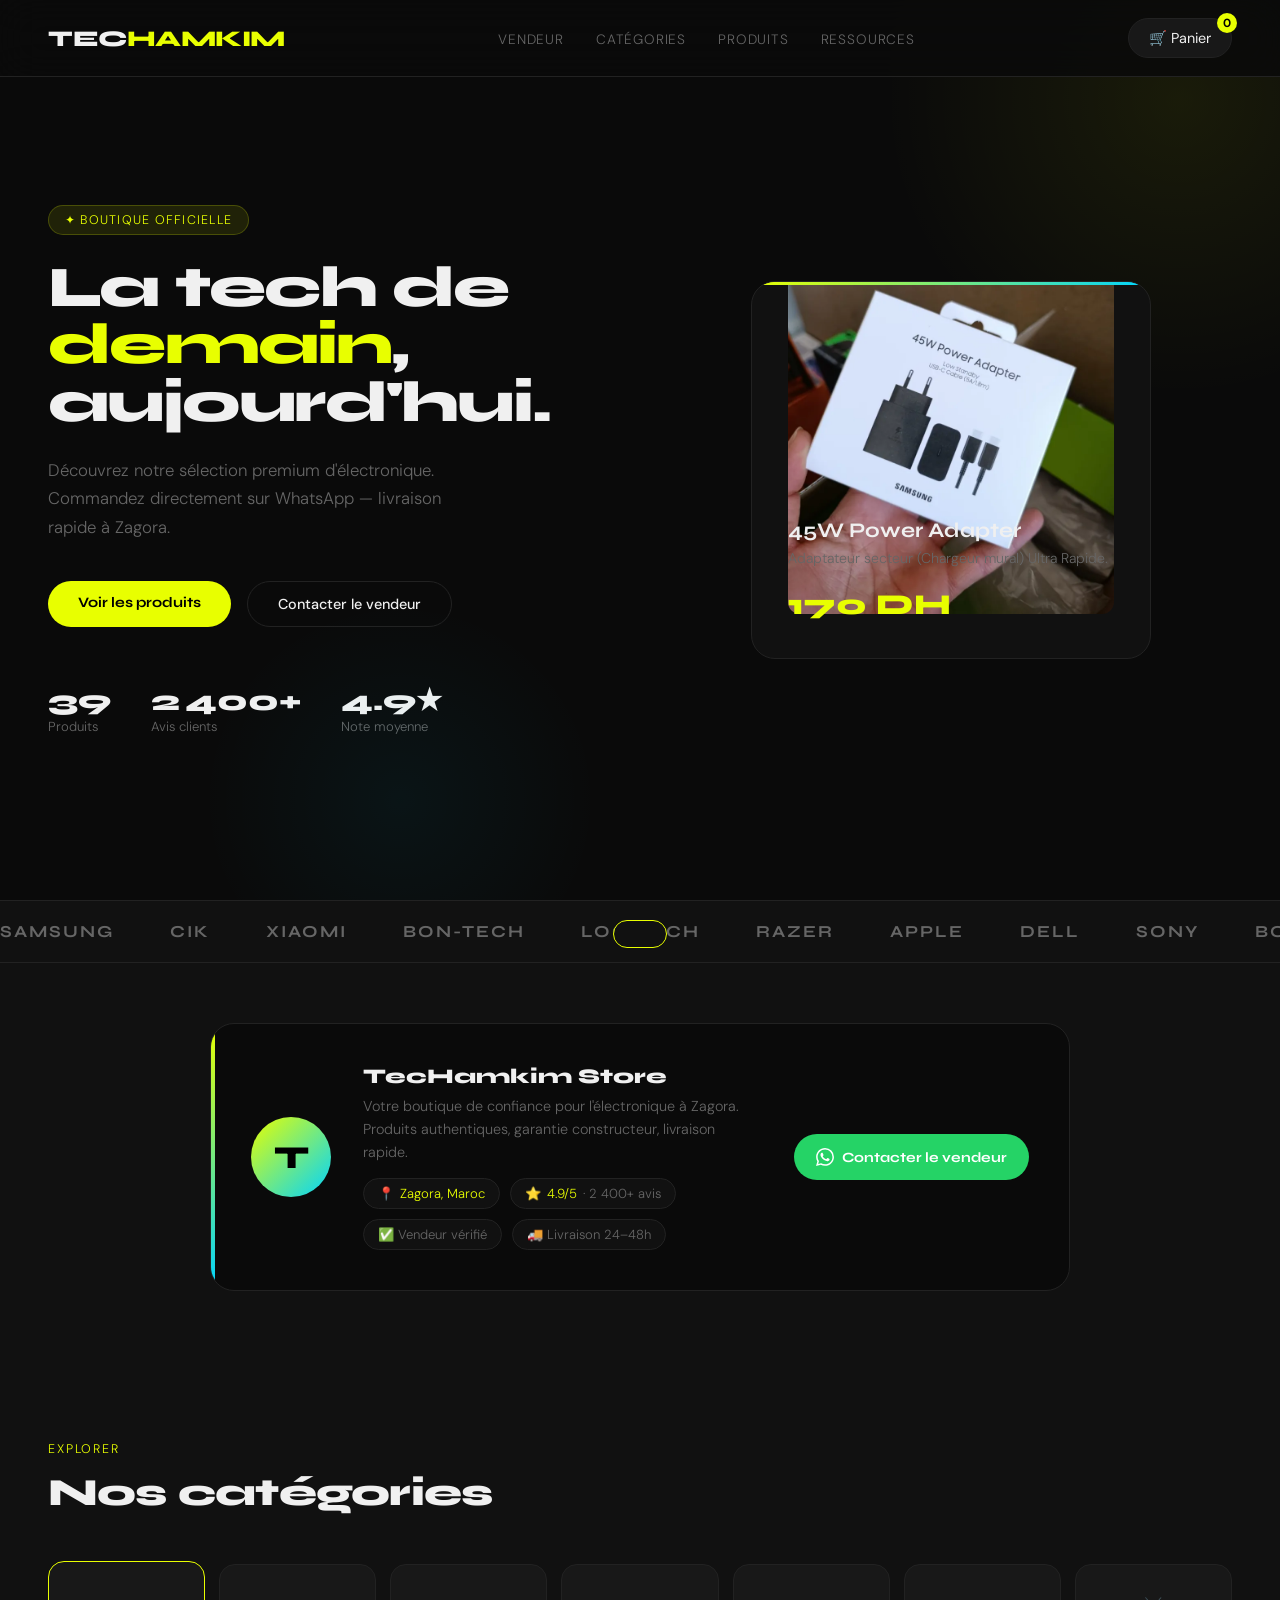
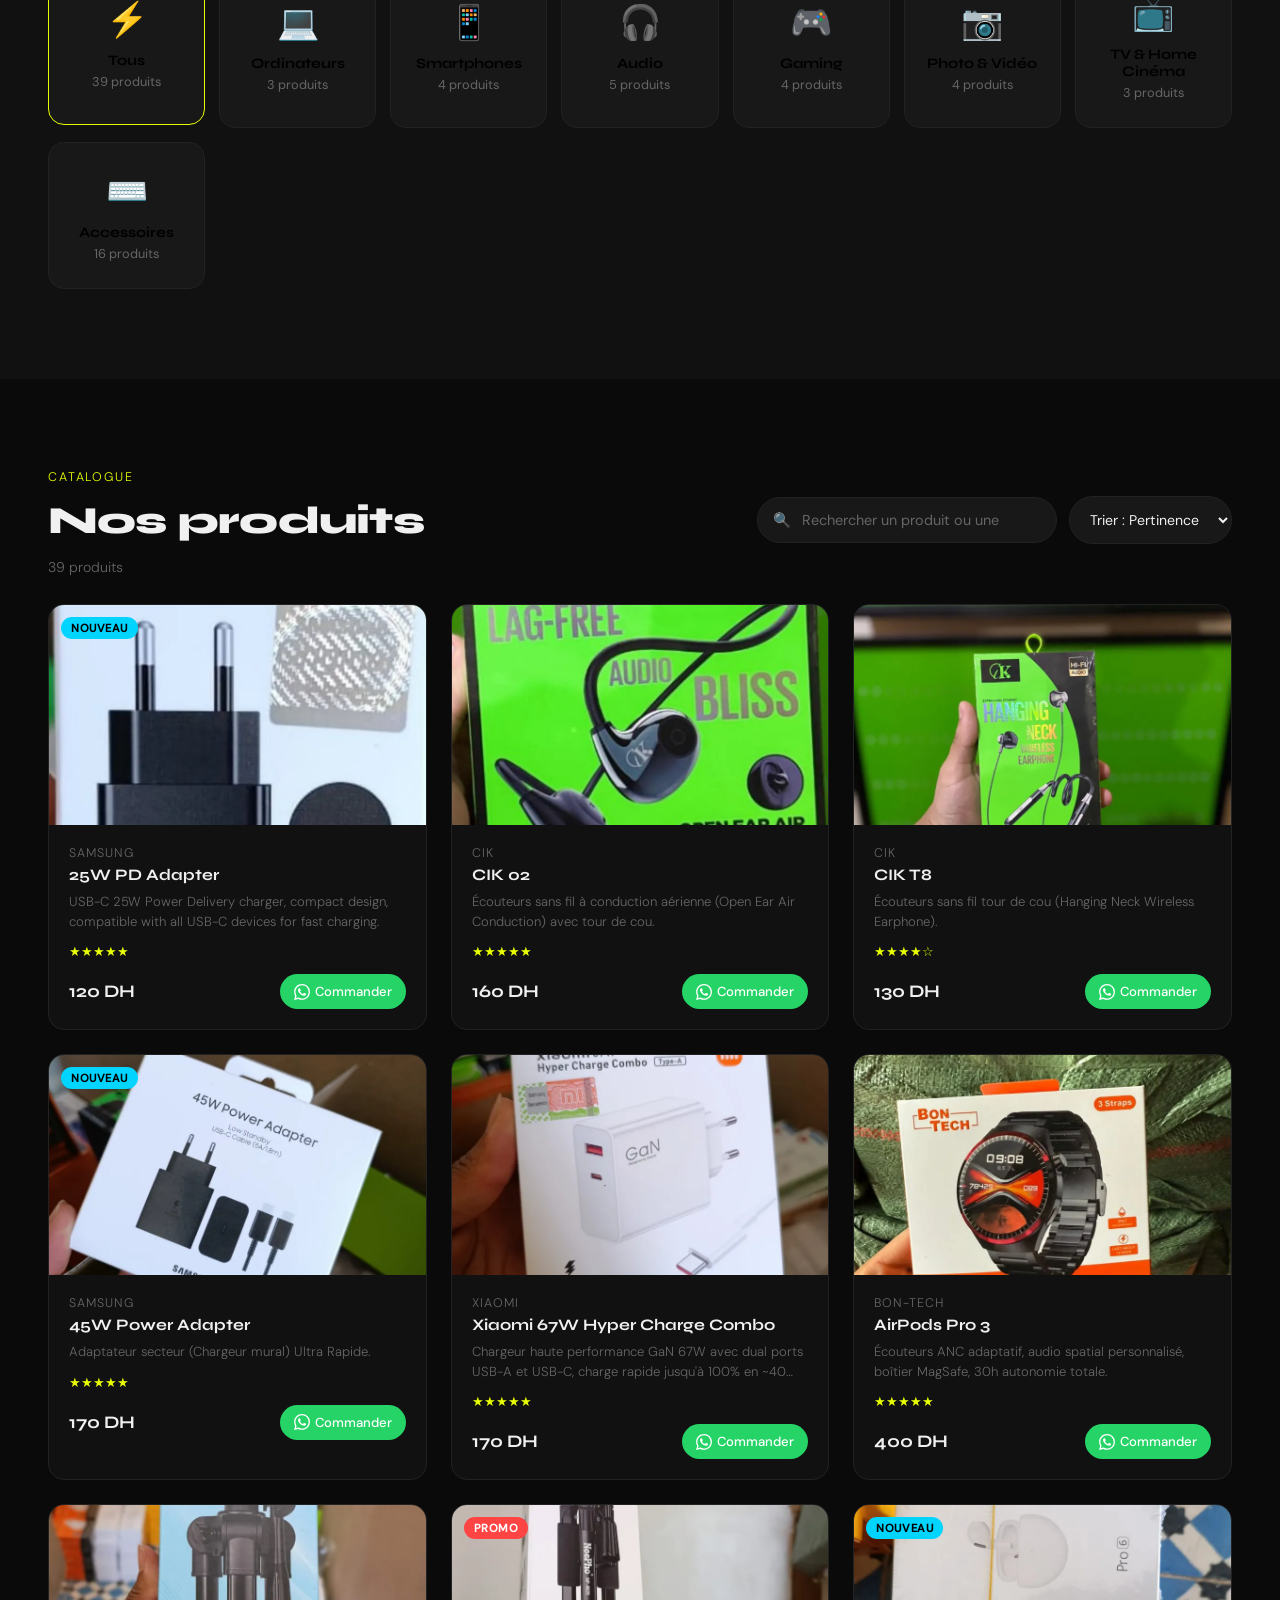
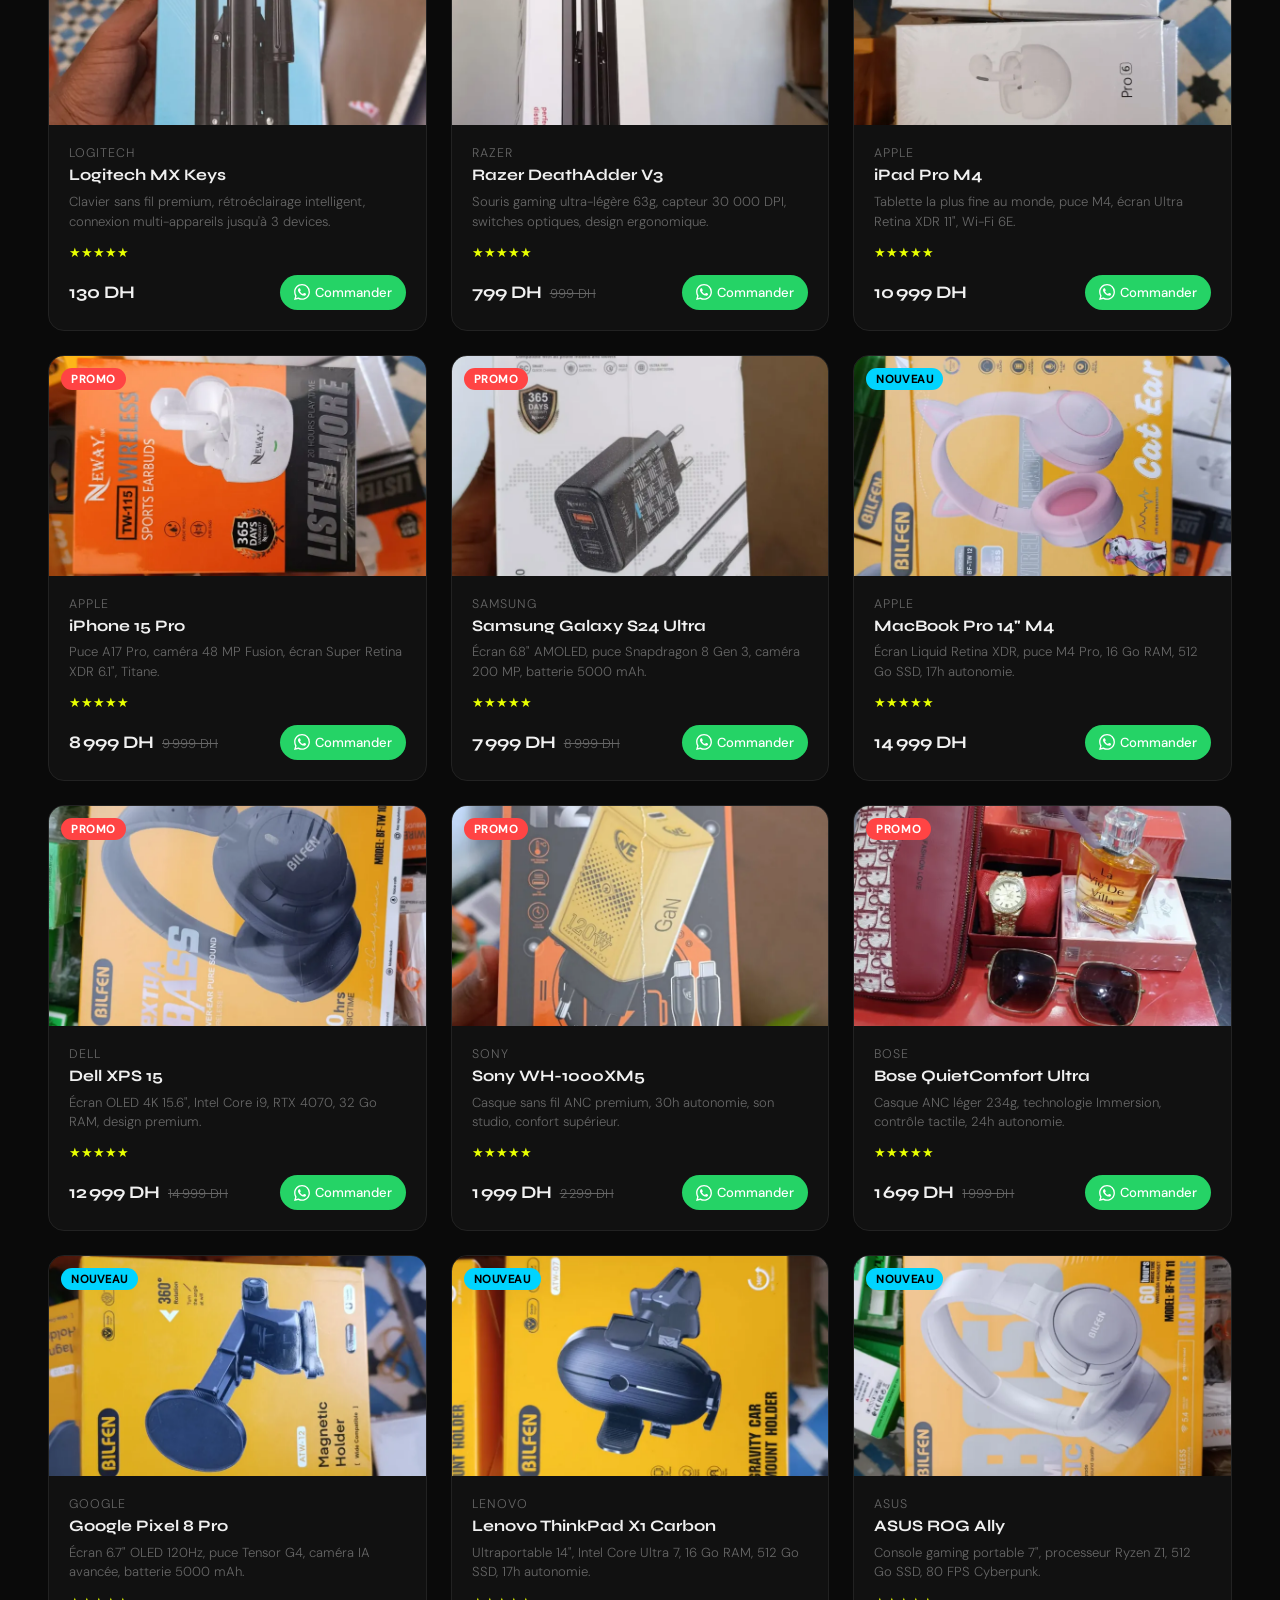
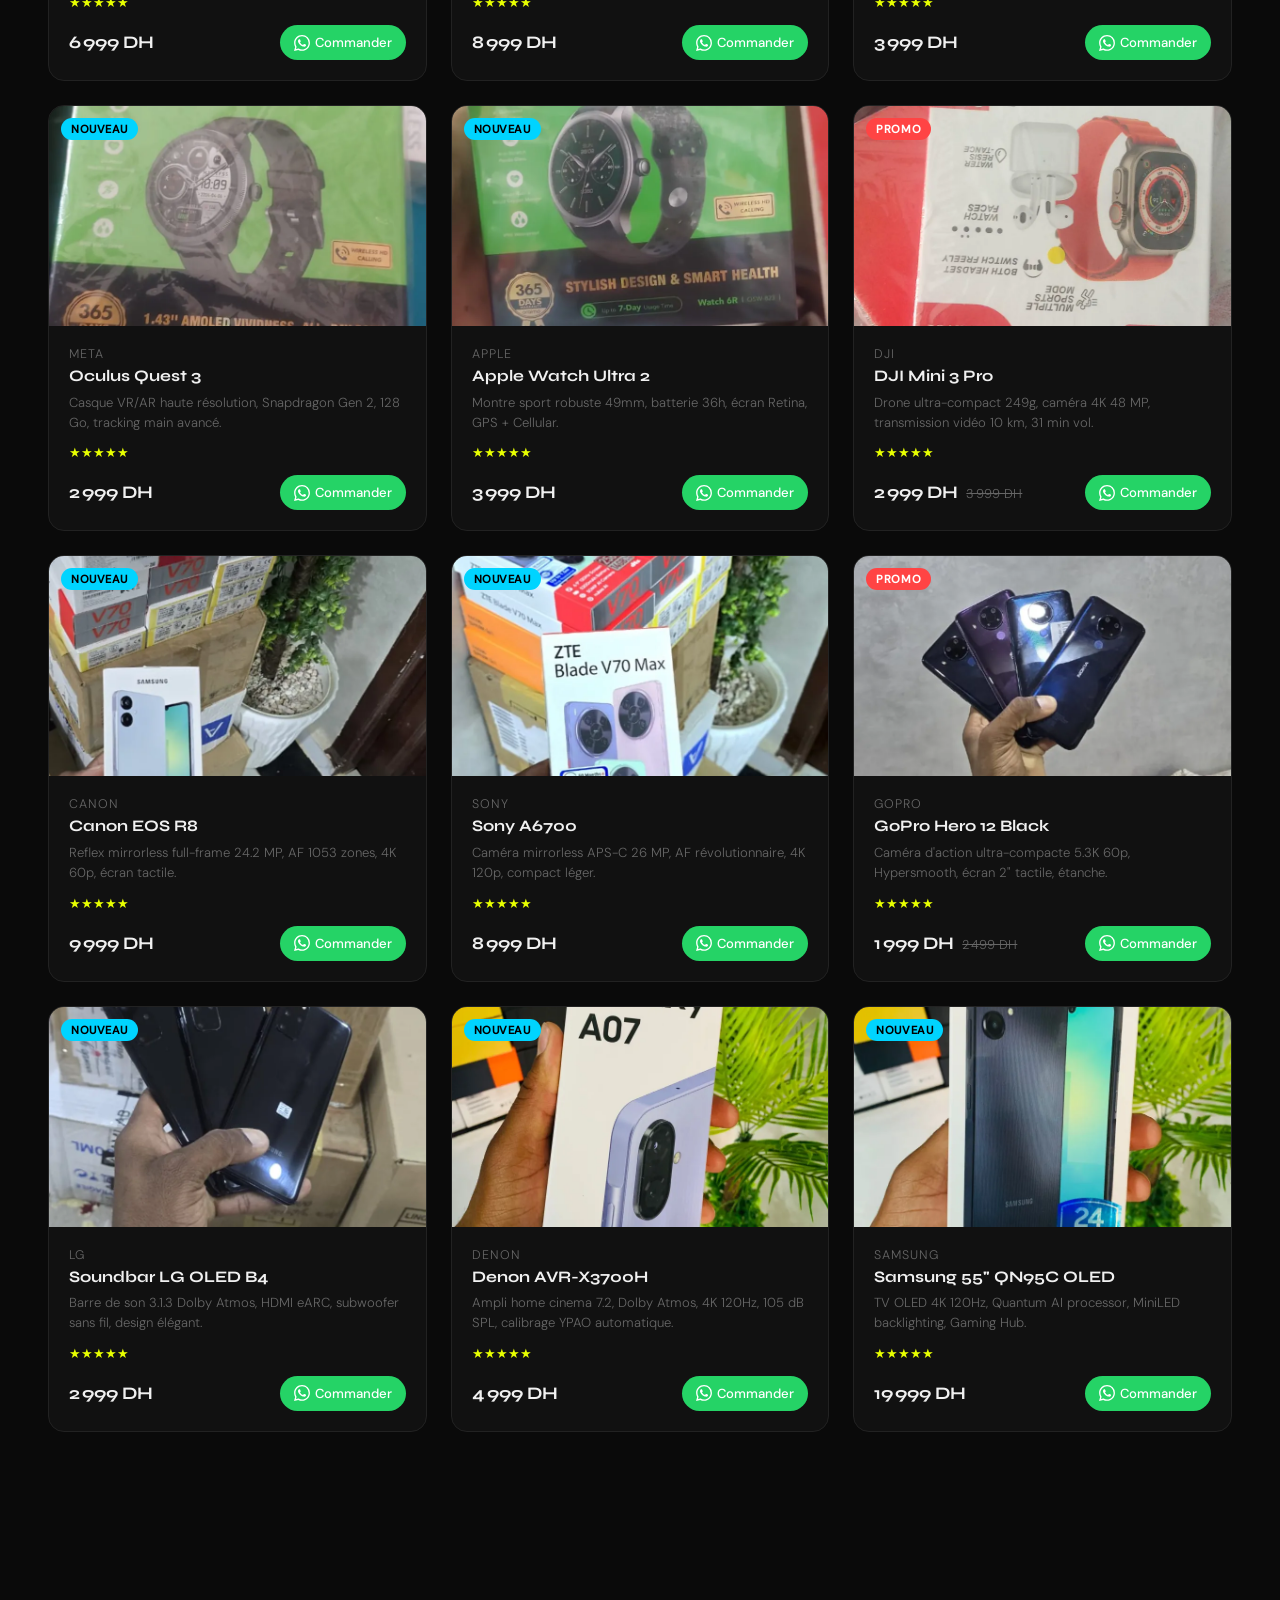
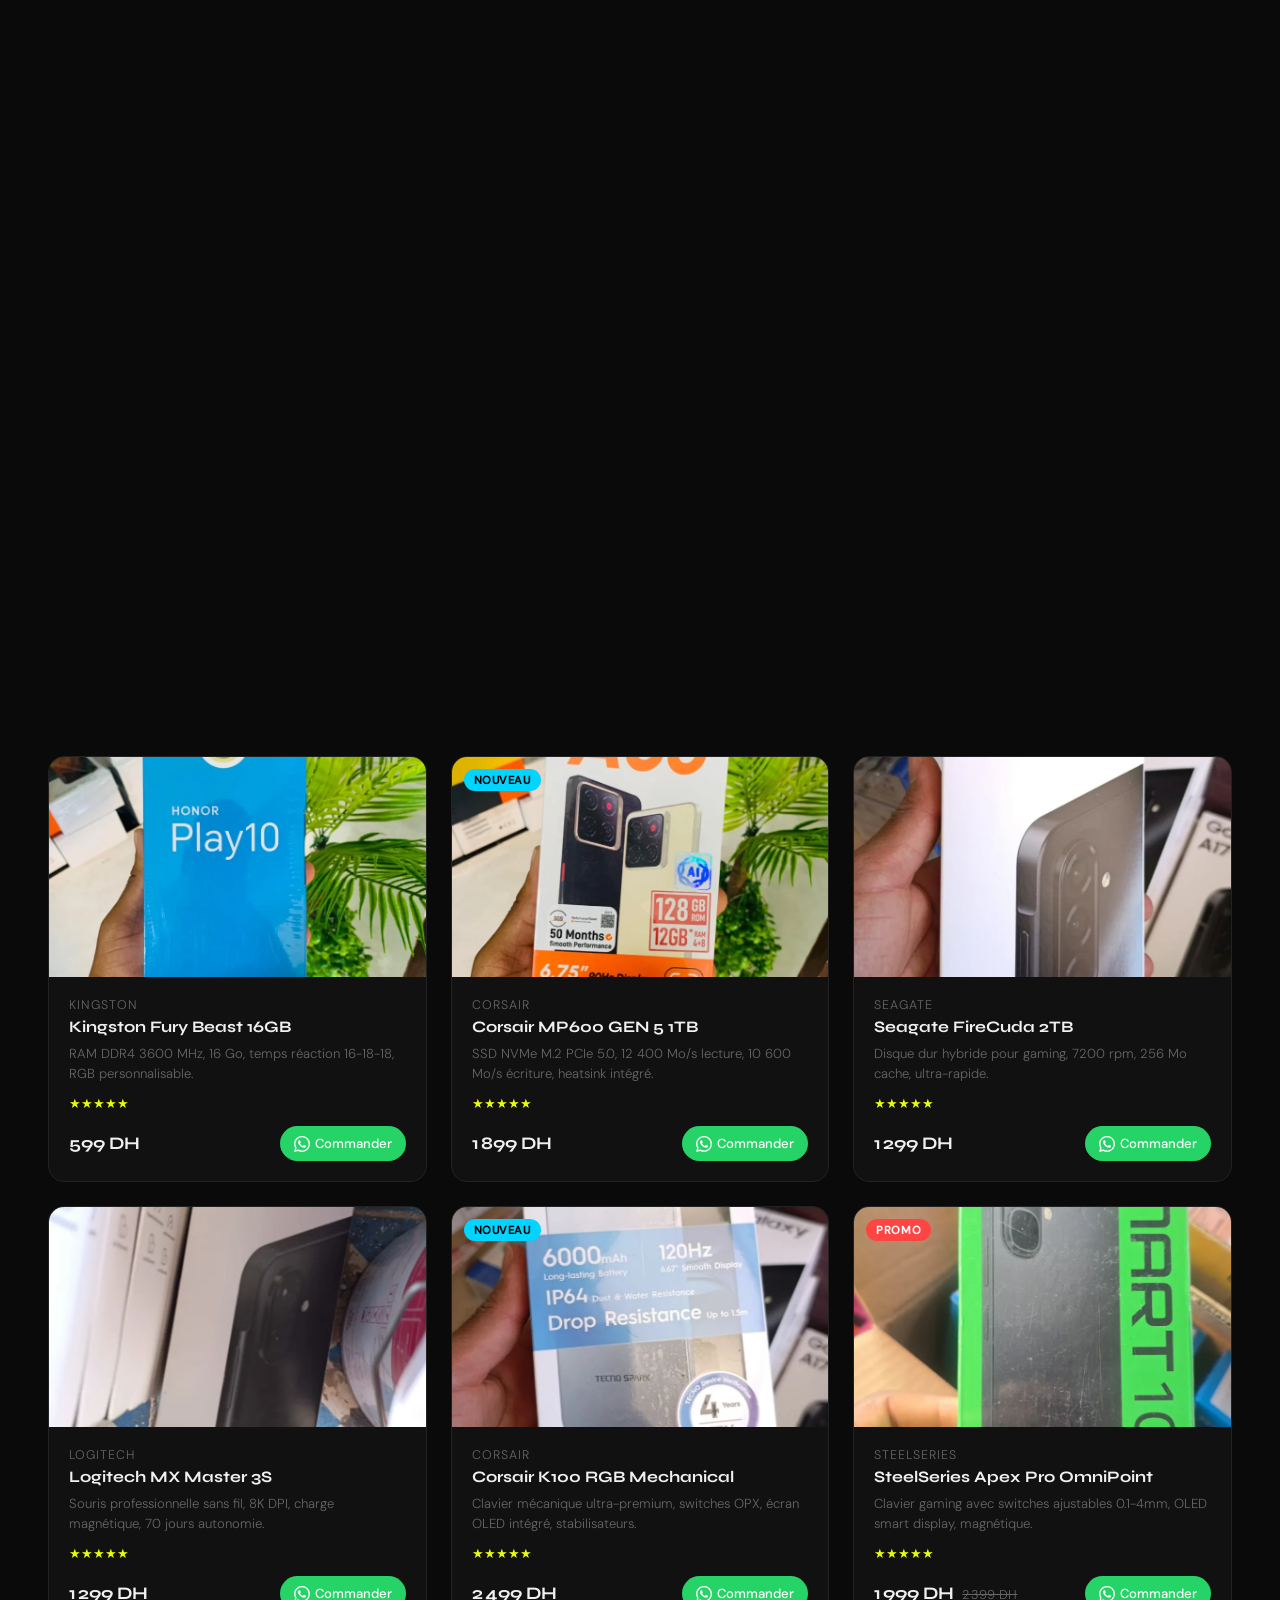
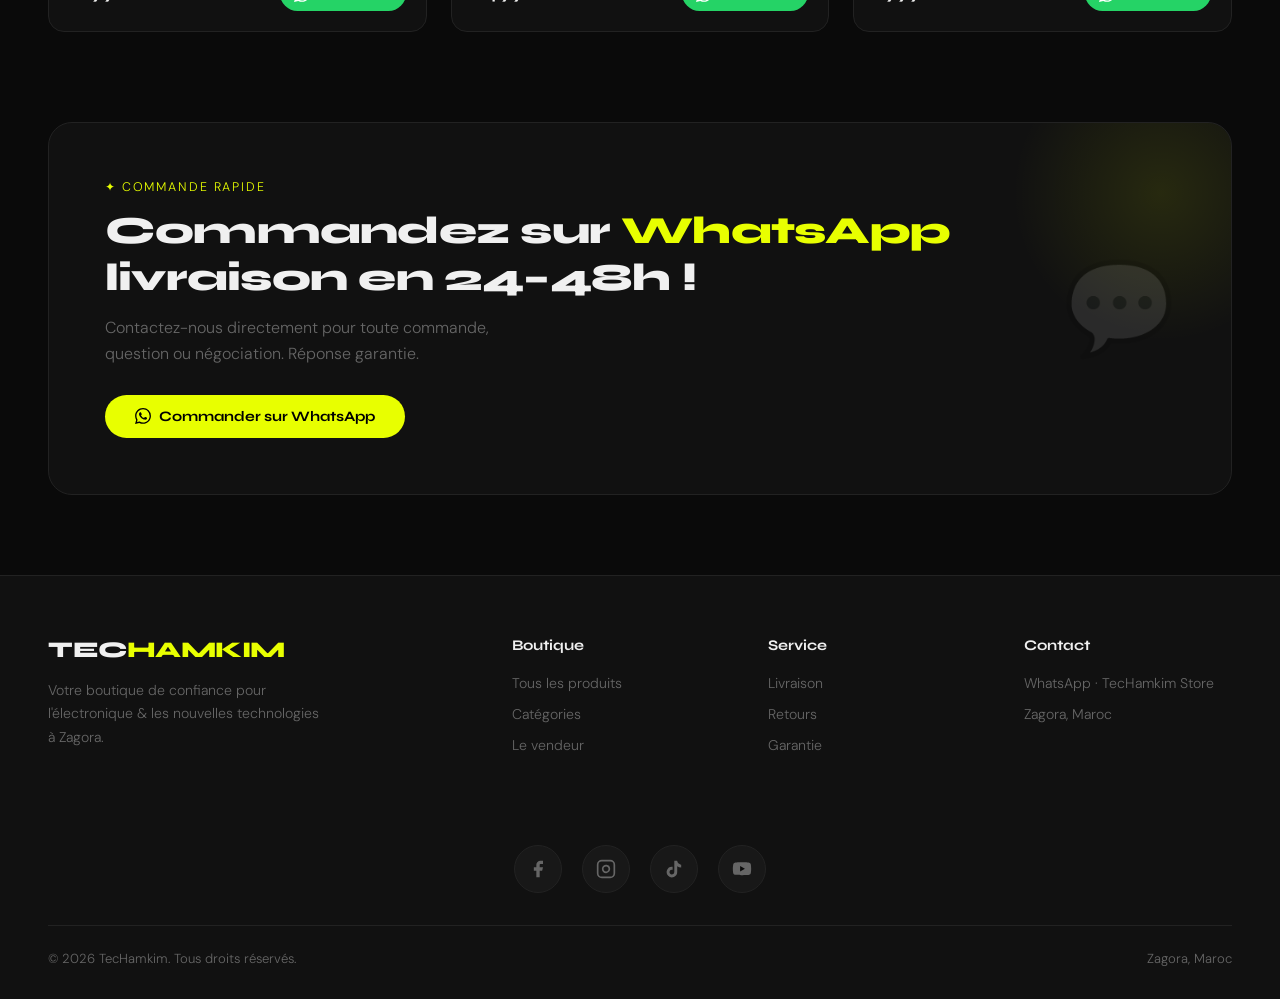
==== commit 2dd9c96d: "techakim" ====
--- a/index.html
+++ b/index.html
@@ -12,12 +12,12 @@
 
     gtag('config', 'G-9ZNH8Y6276');
   </script>
-  <title>TechNova — Électronique & Innovation à Zagora</title>
-  <meta name="description" content="TechNova Store — boutique d'électronique à Zagora, Maroc. Smartphones, ordinateurs, audio, gaming, TV et accessoires. Commandez directement sur WhatsApp, livraison 24-48h." />
+  <title>TecHamkim — Électronique & Innovation à Zagora</title>
+  <meta name="description" content="TecHamkim Store — boutique d'électronique à Zagora, Maroc. Smartphones, ordinateurs, audio, gaming, TV et accessoires. Commandez directement sur WhatsApp, livraison 24-48h." />
   <meta name="theme-color" content="#0a0a0a" />
   <link rel="icon" href="data:image/svg+xml,%3Csvg xmlns='http://www.w3.org/2000/svg' viewBox='0 0 100 100'%3E%3Ctext y='.9em' font-size='90'%3E%E2%9A%A1%3C/text%3E%3C/svg%3E" />
   <meta property="og:type" content="website" />
-  <meta property="og:title" content="TechNova — Électronique & Innovation" />
+  <meta property="og:title" content="TecHamkim — Électronique & Innovation" />
   <meta property="og:description" content="Boutique d'électronique à Zagora, Maroc. Smartphones, ordinateurs, audio, gaming, TV et accessoires. Commandez sur WhatsApp, livraison 24-48h." />
   <meta property="og:image" content="img/4.jpeg" />
   <meta name="twitter:card" content="summary_large_image" />
@@ -401,7 +401,7 @@
 
 <!-- ══ NAV ══ -->
 <nav>
-  <div class="logo">TECH<span>NOVA</span></div>
+  <div class="logo">TEC<span>HAMKIM</span></div>
   <ul class="nav-links" id="navLinks">
     <li><a href="#vendeur" onclick="closeMenu()">Vendeur</a></li>
     <li><a href="#categories" onclick="closeMenu()">Catégories</a></li>
@@ -453,7 +453,7 @@
   <div class="seller-card">
     <div class="seller-avatar" id="sellerAvatar">T</div>
     <div class="seller-info">
-      <h3 id="sellerName">TechNova Store</h3>
+      <h3 id="sellerName">TecHamkim Store</h3>
       <p id="sellerDesc">Votre boutique de confiance pour l'électronique à Zagora.</p>
       <div class="seller-meta">
         <div class="seller-badge">📍 <span id="sellerCity">Zagora, Maroc</span></div>
@@ -521,7 +521,7 @@
 <footer id="footer">
   <div class="footer-grid">
     <div class="footer-brand">
-      <div class="logo">TECH<span>NOVA</span></div>
+      <div class="logo">TEC<span>HAMKIM</span></div>
       <p>Votre boutique de confiance pour l'électronique & les nouvelles technologies à Zagora.</p>
     </div>
     <div class="footer-col"><h4>Boutique</h4><ul><li><a href="#products">Tous les produits</a></li><li><a href="#categories">Catégories</a></li><li><a href="#vendeur">Le vendeur</a></li></ul></div>
@@ -546,7 +546,7 @@
   </div>
   
   <div class="footer-bottom">
-    <p>© 2026 TechNova. Tous droits réservés.</p>
+    <p>© 2026 TecHamkim. Tous droits réservés.</p>
     <p>Zagora, Maroc</p>
   </div>
 </footer>
